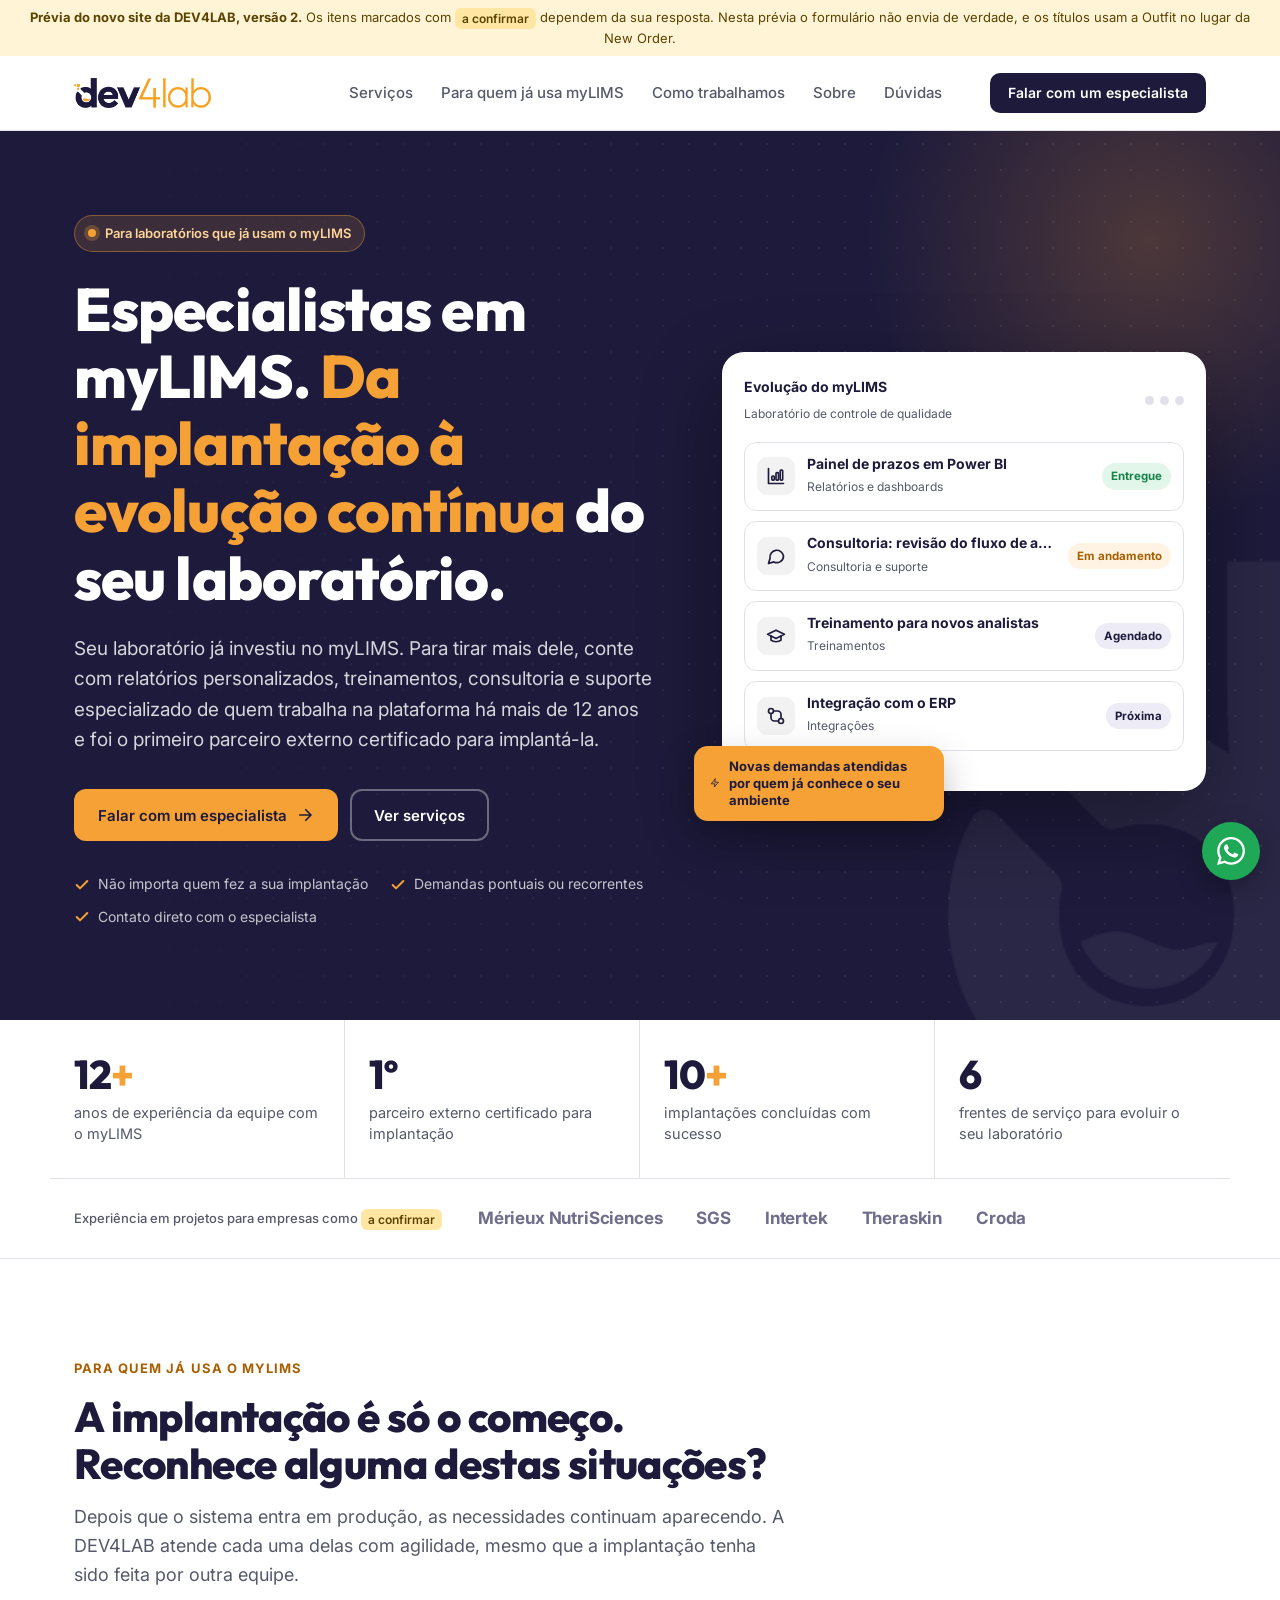
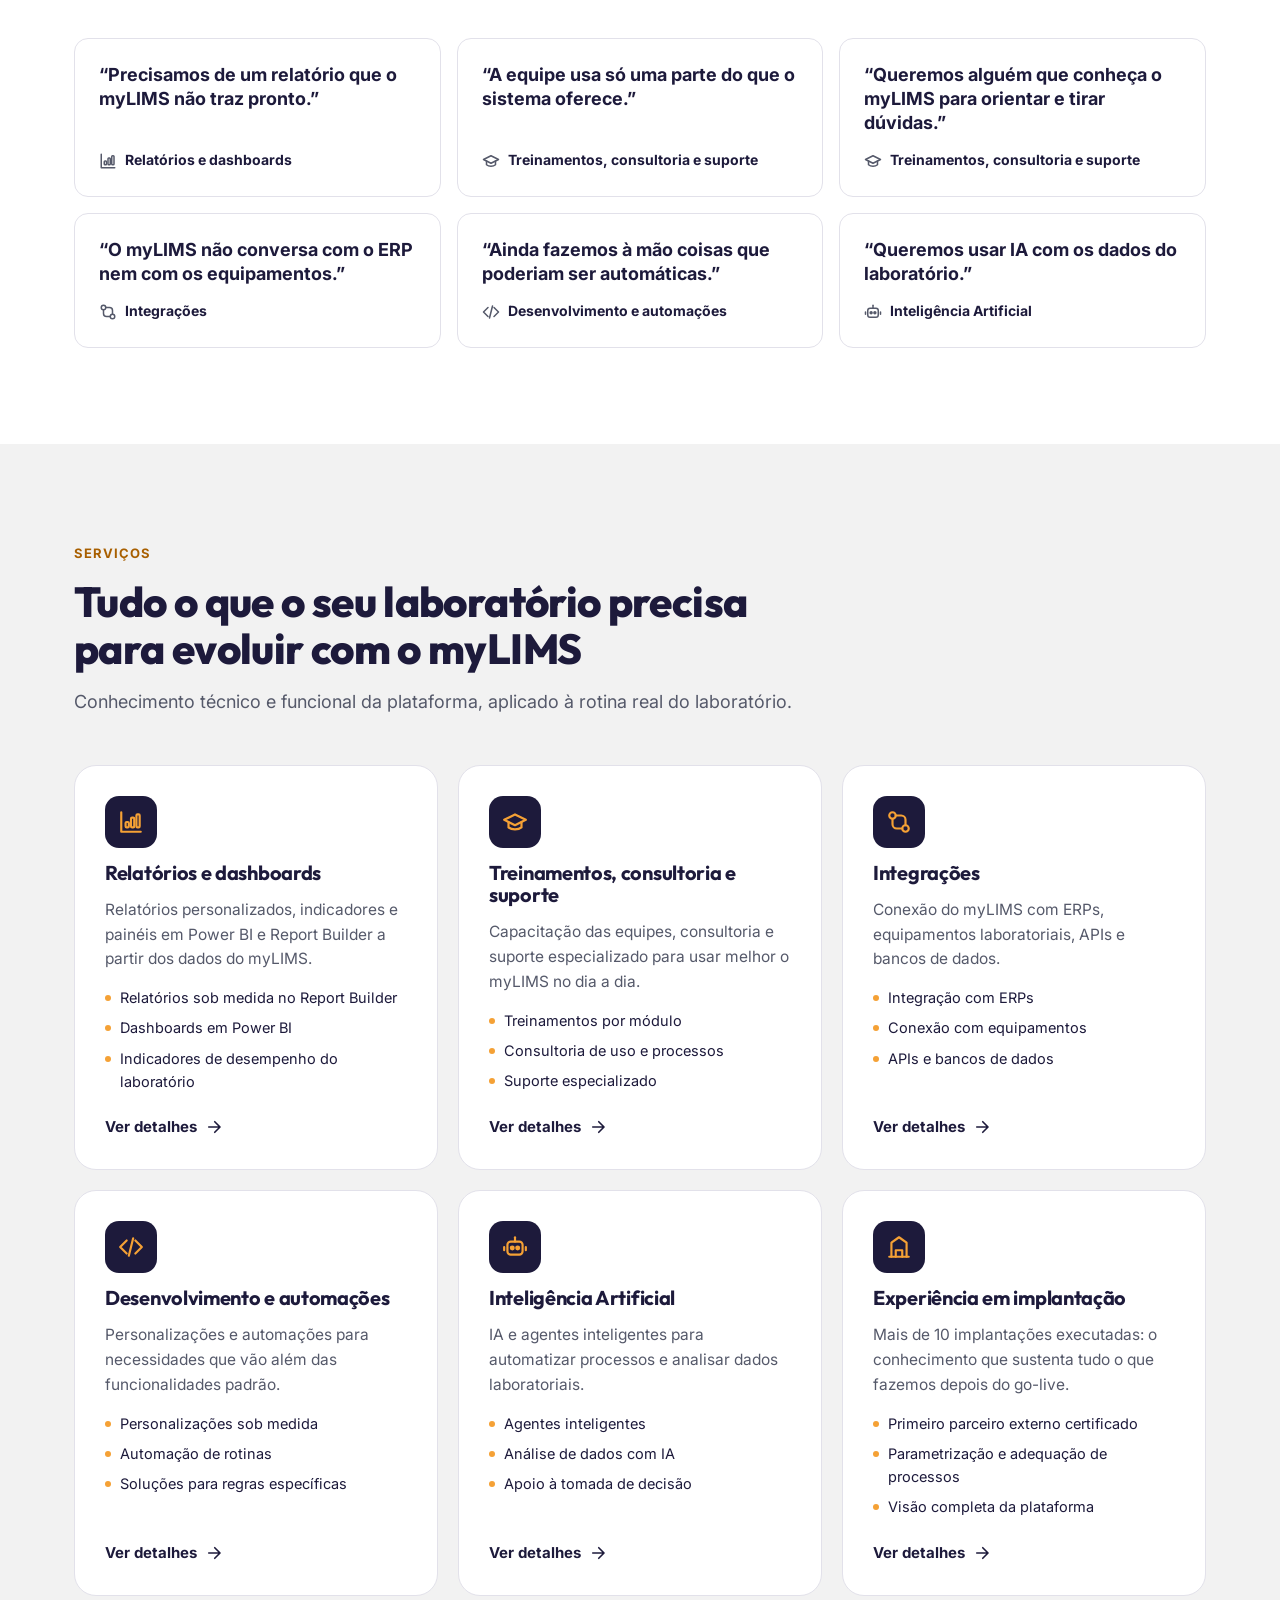
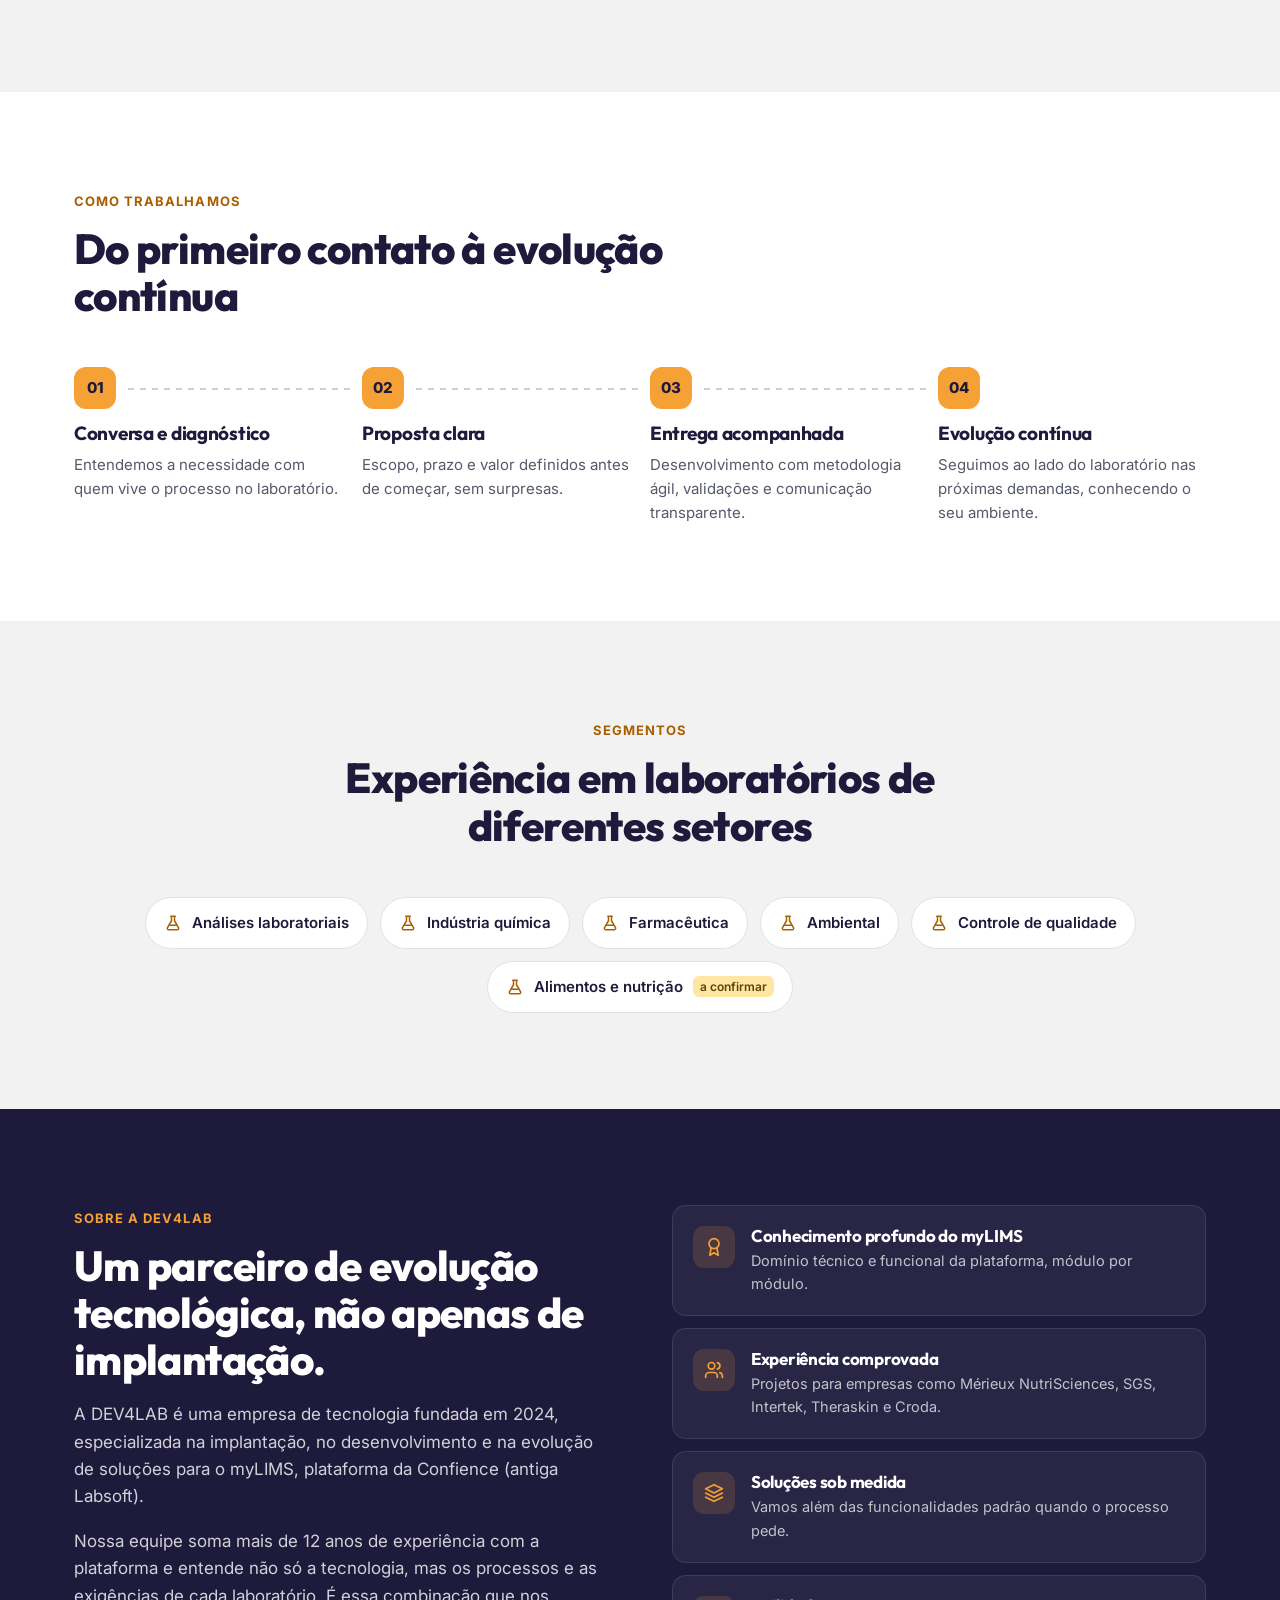
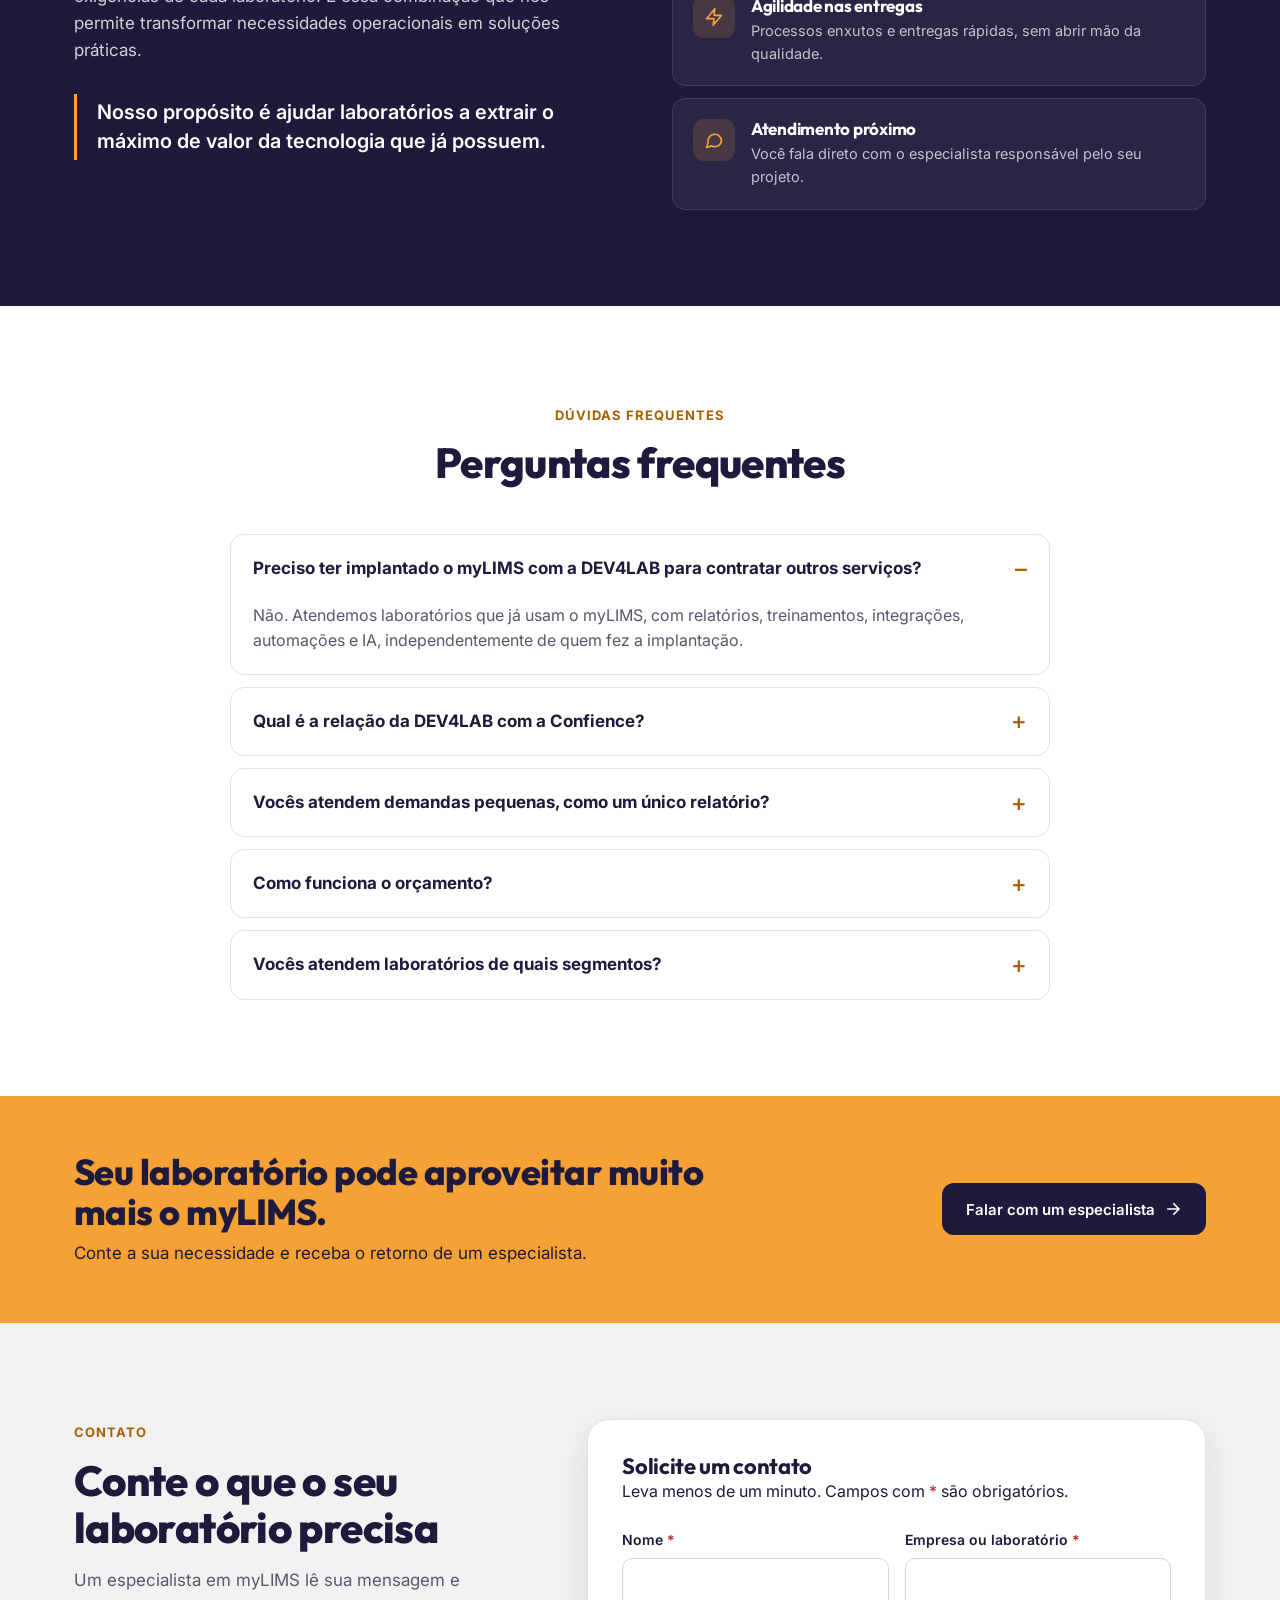
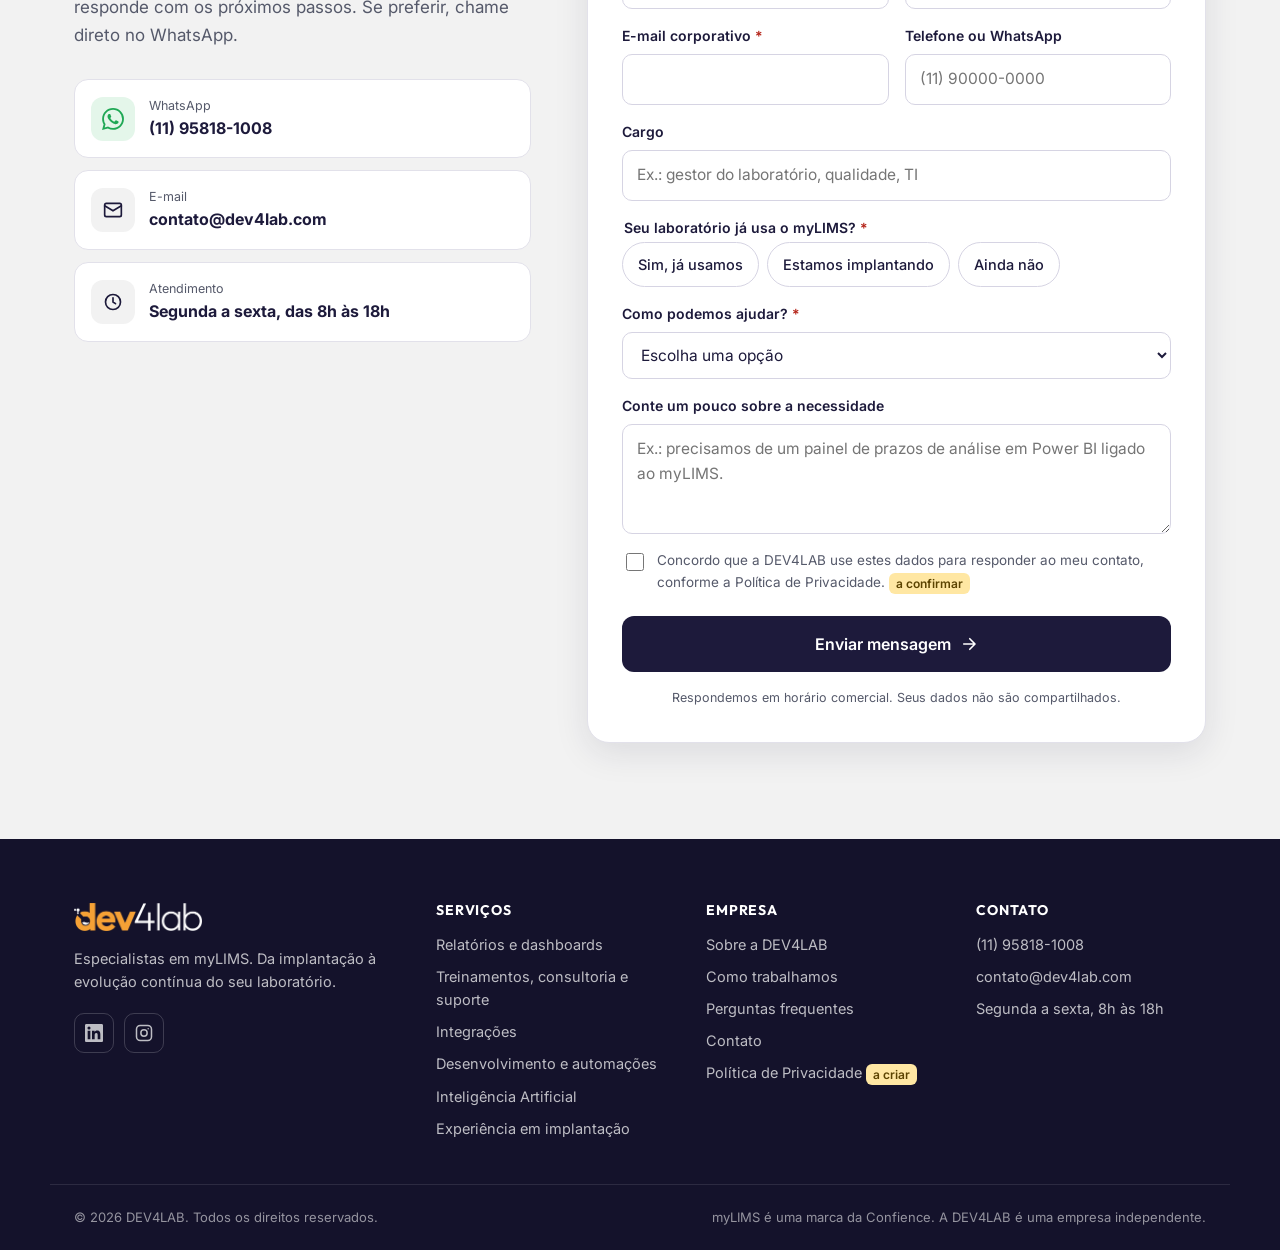
==== previas/dev4lab/site-v2.html @ eb5f0555 "Prévia v2 do site dev4lab para aprovação Arquivo único compatível com o preview.html do painel, com " ====
<!doctype html>
<html lang="pt-BR">
<head>
<meta charset="utf-8">
<meta name="viewport" content="width=device-width, initial-scale=1">
<title>DEV4LAB · Prévia do novo site (v2)</title>
<meta name="robots" content="noindex">
<link rel="preconnect" href="https://fonts.googleapis.com">
<link rel="stylesheet" href="https://fonts.googleapis.com/css2?family=Inter:wght@400;500;600;700&family=Outfit:wght@500;600;700;800&display=swap">
<style>
:root{
  --navy:#1D1A3B;--navy2:#26224D;--navy3:#14122B;
  --orange:#F5A135;--orange2:#E08D1F;--orange-t:#A85F00;--orange-bg:#FFF4E3;
  --ink:#1D1A3B;--muted:#55596A;--line:#E2E1EA;--soft:#F2F2F2;--white:#fff;
  --wa:#1FA855;--ok:#16834A;--err:#B42318;
  --r:14px;--r-lg:22px;--sh:0 10px 34px rgba(29,26,59,.10);
  --f:'Inter','Segoe UI',system-ui,sans-serif;--fh:'Outfit','Inter',system-ui,sans-serif;
}
*{box-sizing:border-box}
html{scroll-behavior:smooth;-webkit-text-size-adjust:100%}
body{margin:0;font-family:var(--f);color:var(--ink);background:var(--white);line-height:1.6;font-size:16px;-webkit-font-smoothing:antialiased;overflow-x:hidden}
img,svg{display:block;max-width:100%}
a{color:inherit}
h1,h2,h3,h4{margin:0;line-height:1.12;letter-spacing:-.015em;font-family:var(--fh)}
h1{font-size:clamp(34px,5.4vw,60px);font-weight:800}
h2{font-size:clamp(28px,3.6vw,42px);font-weight:800}
h3{font-size:20px;font-weight:700}
p{margin:0}
.wrap{max-width:1180px;margin:0 auto;padding:0 24px}
.sr{position:absolute;width:1px;height:1px;overflow:hidden;clip:rect(0 0 0 0);white-space:nowrap}
:focus-visible{outline:3px solid var(--orange);outline-offset:3px;border-radius:6px}

/* faixa de prévia */
.previa{background:#FFF4D6;color:#5B4300;font-size:13px;text-align:center;padding:8px 16px;line-height:1.45}
.previa b{font-weight:700}
.pend{display:inline-block;background:#FFE7A3;color:#5B4300;border-radius:6px;padding:1px 7px;font-size:12px;font-weight:600;letter-spacing:0;vertical-align:middle;line-height:1.6}

/* botões */
.btn{display:inline-flex;align-items:center;justify-content:center;gap:9px;font:600 15px/1 var(--f);padding:15px 22px;border-radius:12px;text-decoration:none;border:2px solid transparent;cursor:pointer;transition:transform .15s ease,background .15s ease,border-color .15s ease,color .15s ease;white-space:nowrap}
.btn:hover{transform:translateY(-1px)}
.btn svg{flex:none}
.btn-pri{background:var(--orange);color:var(--navy)}
.btn-pri:hover{background:#FFB24F}
.btn-dark{background:var(--navy);color:#fff}
.btn-dark:hover{background:var(--navy2)}
.btn-ghost{border-color:rgba(255,255,255,.35);color:#fff;background:transparent}
.btn-ghost:hover{border-color:#fff}
.btn-line{border-color:var(--line);color:var(--navy);background:#fff}
.btn-line:hover{border-color:var(--navy)}
.btn-wa{background:var(--wa);color:#fff}
.btn-sm{padding:11px 16px;font-size:14px;border-radius:10px}

/* cabeçalho */
header.topo{position:sticky;top:0;z-index:30;background:rgba(255,255,255,.96);backdrop-filter:saturate(1.4) blur(8px);border-bottom:1px solid var(--line)}
.topo-in{display:flex;align-items:center;gap:28px;height:74px}
.logo{display:flex;align-items:center;flex:none}
.logo img{height:30px;width:auto}
nav.menu{display:flex;gap:4px;margin-left:auto}
nav.menu a{font-size:15px;font-weight:500;color:var(--muted);text-decoration:none;padding:9px 12px;border-radius:9px}
nav.menu a:hover,nav.menu a[aria-current="page"]{color:var(--navy);background:var(--soft)}
.topo .btn{margin-left:8px}
.hamb{display:none;margin-left:auto;width:44px;height:44px;border:1px solid var(--line);background:#fff;border-radius:10px;cursor:pointer;align-items:center;justify-content:center}
.hamb span,.hamb span::before,.hamb span::after{display:block;width:18px;height:2px;background:var(--navy);border-radius:2px;position:relative;content:''}
.hamb span::before{position:absolute;top:-6px}.hamb span::after{position:absolute;top:6px}
.menu-mob{display:none;border-top:1px solid var(--line);padding:12px 24px 20px;background:#fff}
.menu-mob a{display:block;padding:12px 4px;font-weight:600;text-decoration:none;border-bottom:1px solid var(--soft)}
.menu-mob .btn{margin-top:14px;width:100%}
.menu-mob.aberto{display:block}

/* hero */
.hero{background:var(--navy);color:#fff;position:relative;overflow:hidden}
.hero::before{content:'';position:absolute;right:-180px;top:-200px;width:620px;height:620px;border-radius:50%;background:radial-gradient(circle,rgba(245,161,53,.22),rgba(245,161,53,0) 65%)}
.hero::after{content:'';position:absolute;inset:0;background-image:radial-gradient(rgba(255,255,255,.07) 1px,transparent 1px);background-size:26px 26px;mask-image:linear-gradient(90deg,transparent,#000 60%);-webkit-mask-image:linear-gradient(90deg,transparent,#000 60%)}
.hero-in>*,.duas>*,.sobre-grid>*,.cont-grid>*{min-width:0}
.marca-d{position:absolute;z-index:0;right:-60px;bottom:-90px;width:420px;opacity:.06;pointer-events:none}
.hero-in{position:relative;z-index:1;display:grid;grid-template-columns:1.1fr .9fr;gap:56px;align-items:center;padding:84px 24px 92px}
.selo{display:inline-flex;align-items:center;gap:9px;background:rgba(245,161,53,.14);border:1px solid rgba(245,161,53,.4);color:#FFD49A;font-size:13px;font-weight:600;padding:7px 13px;border-radius:999px;margin-bottom:24px}
.selo i{width:8px;height:8px;border-radius:50%;background:var(--orange);box-shadow:0 0 0 4px rgba(245,161,53,.25)}
.hero h1 em{font-style:normal;color:var(--orange)}
.hero .lead{font-size:clamp(17px,1.6vw,19px);color:rgba(255,255,255,.82);margin-top:22px;max-width:580px}
.acoes{display:flex;gap:12px;flex-wrap:wrap;margin-top:34px}
.hero-ticks{display:flex;flex-wrap:wrap;gap:10px 22px;margin-top:32px;font-size:14px;color:rgba(255,255,255,.75)}
.hero-ticks span{display:inline-flex;gap:8px;align-items:center}
.hero-ticks svg{color:var(--orange)}

/* painel ilustrativo do hero */
.painel{background:#fff;color:var(--navy);border-radius:var(--r-lg);box-shadow:0 30px 80px rgba(0,0,0,.35);padding:22px 22px 40px;position:relative}
.painel-top{display:flex;align-items:center;justify-content:space-between;margin-bottom:16px}
.painel-top b{font-size:14px}
.painel-top small{font-size:12px;color:var(--muted)}
.dots{display:flex;gap:6px}.dots i{width:9px;height:9px;border-radius:50%;background:var(--line)}
.dem{display:flex;align-items:center;gap:12px;padding:12px;border:1px solid var(--line);border-radius:12px;margin-top:10px}
.dem .ic{width:38px;height:38px;border-radius:10px;display:grid;place-items:center;flex:none;background:var(--soft);color:var(--navy)}
.dem div{flex:1;min-width:0}
.dem strong{display:block;font-size:14px;line-height:1.3;white-space:nowrap;overflow:hidden;text-overflow:ellipsis}
.dem small{font-size:12px;color:var(--muted)}
.tag{font-size:11.5px;font-weight:700;padding:4px 9px;border-radius:999px;white-space:nowrap}
.t-ok{background:#E3F6EA;color:var(--ok)}.t-and{background:var(--orange-bg);color:var(--orange-t)}.t-ag{background:#ECEBF6;color:var(--navy)}
.painel-kpi{display:grid;grid-template-columns:repeat(3,1fr);gap:10px;margin-top:14px}
.painel-kpi div{background:var(--soft);border-radius:12px;padding:12px}
.painel-kpi b{display:block;font-size:20px;letter-spacing:-.02em}
.painel-kpi small{font-size:11.5px;color:var(--muted);line-height:1.3;display:block}
.flutua{position:absolute;left:-28px;bottom:-30px;background:var(--orange);color:var(--navy);border-radius:14px;padding:12px 16px;font-size:13px;font-weight:700;box-shadow:0 14px 34px rgba(0,0,0,.25);display:flex;gap:10px;align-items:center;max-width:250px;line-height:1.3}

/* faixa de credenciais */
.creds{border-bottom:1px solid var(--line)}
.creds-grid{display:grid;grid-template-columns:repeat(4,1fr)}
.cred{padding:34px 24px;border-right:1px solid var(--line)}
.cred:last-child{border-right:0}
.cred b{display:block;font-family:var(--fh);font-size:clamp(30px,3.2vw,40px);font-weight:800;letter-spacing:-.03em;color:var(--navy);line-height:1}
.cred b span{color:var(--orange)}
.cred p{font-size:14.5px;color:var(--muted);margin-top:8px;line-height:1.45}
.clientes{display:flex;align-items:center;gap:14px 36px;flex-wrap:wrap;padding:26px 24px;border-top:1px solid var(--line)}
.clientes small{font-size:13px;color:var(--muted);font-weight:500}
.clientes ul{display:flex;flex-wrap:wrap;gap:10px 34px;list-style:none;margin:0;padding:0}
.clientes li{font-weight:700;font-size:17px;color:#6F6C8C;letter-spacing:-.01em}

/* seções */
section.bl{padding:96px 0}
.bl.cinza{background:var(--soft)}
.rot{display:inline-block;font-size:13px;font-weight:700;letter-spacing:.08em;text-transform:uppercase;color:var(--orange-t);margin-bottom:14px}
.cab{max-width:720px;margin-bottom:48px}
.cab p{color:var(--muted);font-size:18px;margin-top:16px}
.cab.centro{margin-left:auto;margin-right:auto;text-align:center}

/* "já usa o myLIMS?" */
.necess{display:grid;grid-template-columns:repeat(3,1fr);gap:16px}
.nec{display:flex;flex-direction:column;gap:14px;background:#fff;border:1px solid var(--line);border-radius:var(--r);padding:24px;text-decoration:none;transition:border-color .15s,box-shadow .15s,transform .15s}
.nec:hover{border-color:var(--orange);box-shadow:var(--sh);transform:translateY(-2px)}
.nec q{font-size:18px;font-weight:700;line-height:1.35;quotes:'“' '”'}
.nec span{margin-top:auto;font-size:14px;color:var(--muted);display:flex;align-items:center;gap:8px}
.nec span b{color:var(--navy)}

/* serviços */
.servs{display:grid;grid-template-columns:repeat(3,1fr);gap:20px}
.serv{background:#fff;border:1px solid var(--line);border-radius:var(--r-lg);padding:30px;display:flex;flex-direction:column;gap:14px;text-decoration:none;transition:border-color .15s,box-shadow .15s,transform .15s}
.serv:hover{box-shadow:var(--sh);transform:translateY(-3px);border-color:#CFCDE0}
.serv .ico{width:52px;height:52px;border-radius:14px;background:var(--navy);color:var(--orange);display:grid;place-items:center}
.serv p{color:var(--muted);font-size:15.5px}
.serv ul{list-style:none;margin:0;padding:0;display:grid;gap:7px;font-size:14.5px}
.serv li{display:flex;gap:9px;align-items:flex-start}
.serv li::before{content:'';flex:none;width:6px;height:6px;border-radius:50%;background:var(--orange);margin-top:9px}
.serv .mais{margin-top:auto;padding-top:8px;font-weight:700;font-size:15px;display:inline-flex;gap:8px;align-items:center;color:var(--navy)}
.serv:hover .mais svg{transform:translateX(3px)}
.serv .mais svg{transition:transform .15s}

/* processo */
.passos{display:grid;grid-template-columns:repeat(4,1fr);gap:20px;counter-reset:p}
.passo{position:relative;padding-top:56px}
.passo::before{counter-increment:p;content:counter(p,decimal-leading-zero);position:absolute;top:0;left:0;font-size:15px;font-weight:800;color:var(--navy);background:var(--orange);width:42px;height:42px;border-radius:12px;display:grid;place-items:center}
.passo::after{content:'';position:absolute;top:21px;left:54px;right:-10px;height:2px;background:repeating-linear-gradient(90deg,#CFCDE0 0 6px,transparent 6px 12px)}
.passo:last-child::after{display:none}
.passo h3{font-size:19px}
.passo p{color:var(--muted);font-size:15px;margin-top:8px}

/* segmentos */
.segs{display:flex;flex-wrap:wrap;gap:12px;justify-content:center}
.seg{display:inline-flex;align-items:center;gap:10px;background:#fff;border:1px solid var(--line);padding:13px 18px;border-radius:999px;font-weight:600;font-size:15px}
.seg svg{color:var(--orange-t)}

/* sobre / diferenciais */
.sobre{background:var(--navy);color:#fff}
.sobre-grid{display:grid;grid-template-columns:1fr 1fr;gap:64px;align-items:start}
.sobre .rot{color:var(--orange)}
.sobre p.txt{color:rgba(255,255,255,.8);font-size:17px;margin-top:18px}
.citacao{margin-top:30px;border-left:3px solid var(--orange);padding:4px 0 4px 20px;font-size:20px;font-weight:600;line-height:1.45}
.difs{display:grid;gap:12px}
.dif{display:flex;gap:16px;align-items:flex-start;background:rgba(255,255,255,.05);border:1px solid rgba(255,255,255,.1);border-radius:var(--r);padding:20px}
.dif .ico{flex:none;width:42px;height:42px;border-radius:11px;background:rgba(245,161,53,.15);color:var(--orange);display:grid;place-items:center}
.dif h3{font-size:17px}
.dif p{color:rgba(255,255,255,.72);font-size:14.5px;margin-top:4px}

/* FAQ */
.faq{max-width:820px;margin:0 auto;display:grid;gap:12px}
.faq details{background:#fff;border:1px solid var(--line);border-radius:var(--r);padding:0 22px}
.faq summary{cursor:pointer;list-style:none;padding:20px 30px 20px 0;font-weight:700;font-size:17px;position:relative}
.faq summary::-webkit-details-marker{display:none}
.faq summary::after{content:'+';position:absolute;right:0;top:50%;transform:translateY(-50%);font-size:24px;font-weight:500;color:var(--orange-t)}
.faq details[open] summary::after{content:'–'}
.faq details p{padding:0 0 20px;color:var(--muted)}

/* contato */
.contato{background:var(--soft)}
.cont-grid{display:grid;grid-template-columns:.85fr 1.15fr;gap:56px;align-items:start}
.cont-info p.lead{color:var(--muted);font-size:17px;margin-top:16px}
.canais{display:grid;gap:12px;margin-top:30px}
.canal{display:flex;gap:14px;align-items:center;background:#fff;border:1px solid var(--line);border-radius:var(--r);padding:16px;text-decoration:none}
a.canal:hover{border-color:var(--navy)}
.canal .ico{width:44px;height:44px;border-radius:12px;display:grid;place-items:center;background:var(--soft);color:var(--navy);flex:none}
.canal .ico.wa{background:#E4F6EA;color:var(--wa)}
.canal small{display:block;font-size:12.5px;color:var(--muted)}
.canal b{font-size:16px}
.form{background:#fff;border-radius:var(--r-lg);padding:34px;box-shadow:var(--sh);border:1px solid var(--line)}
.form h3{font-size:22px}
.form>p{color:var(--muted);font-size:15px;margin-top:6px}
.campos{display:grid;grid-template-columns:1fr 1fr;gap:16px;margin-top:24px}
.campo{display:flex;flex-direction:column;gap:7px}
.campo.cheio{grid-column:1/-1}
.campo label,.campo legend{font-size:14px;font-weight:600}
.campo label i,.campo legend i{font-style:normal;color:var(--err)}
.campo input,.campo select,.campo textarea{font:inherit;font-size:15.5px;color:var(--ink);border:1.5px solid #D6D4E3;border-radius:10px;padding:12px 14px;background:#fff;width:100%}
.campo textarea{min-height:110px;resize:vertical}
.campo input:focus,.campo select:focus,.campo textarea:focus{outline:none;border-color:var(--navy);box-shadow:0 0 0 3px rgba(245,161,53,.35)}
.campo [aria-invalid="true"]{border-color:var(--err)}
fieldset.campo{border:0;padding:0;margin:0}
.opcs{display:flex;flex-wrap:wrap;gap:8px;margin-top:2px}
.opc{position:relative}
.opc input{position:absolute;opacity:0;inset:0;width:100%;height:100%;margin:0;cursor:pointer}
.opc span{display:inline-block;padding:10px 15px;border:1.5px solid #D6D4E3;border-radius:999px;font-size:14.5px;font-weight:500;cursor:pointer}
.opc input:checked+span{border-color:var(--navy);background:var(--navy);color:#fff}
.opc input:focus-visible+span{outline:3px solid var(--orange);outline-offset:2px}
.aceite{display:flex;gap:10px;align-items:flex-start;font-size:13.5px;color:var(--muted);grid-column:1/-1}
.aceite input{margin-top:3px;width:18px;height:18px;accent-color:var(--navy);flex:none}
.erro-msg{grid-column:1/-1;background:#FDECEC;color:var(--err);font-size:14px;padding:11px 14px;border-radius:10px;display:none}
.erro-msg.on{display:block}
.form .btn{width:100%;margin-top:6px;grid-column:1/-1;font-size:16px;padding:17px}
.form-nota{grid-column:1/-1;font-size:12.5px;color:var(--muted);text-align:center}
.sucesso{display:none;text-align:center;padding:30px 10px}
.sucesso .ico{width:64px;height:64px;border-radius:50%;background:#E3F6EA;color:var(--ok);display:grid;place-items:center;margin:0 auto 18px}
.sucesso p{color:var(--muted);margin-top:10px}
.hp{position:absolute;left:-9999px}

/* páginas de serviço */
.migalha{font-size:14px;color:rgba(255,255,255,.7);display:flex;gap:8px;flex-wrap:wrap;margin-bottom:22px}
.migalha a{color:rgba(255,255,255,.85);text-decoration:none}
.migalha a:hover{text-decoration:underline}
.sv-hero .hero-in{grid-template-columns:1.25fr .75fr;padding:64px 24px 72px}
.sv-card{background:rgba(255,255,255,.06);border:1px solid rgba(255,255,255,.14);border-radius:var(--r-lg);padding:26px}
.sv-card h2{font-size:15px;letter-spacing:.06em;text-transform:uppercase;color:var(--orange);font-weight:700}
.sv-card ul{list-style:none;margin:16px 0 0;padding:0;display:grid;gap:12px}
.sv-card li{display:flex;gap:11px;font-size:15.5px;color:rgba(255,255,255,.88)}
.sv-card li svg{color:var(--orange);flex:none;margin-top:3px}
.duas{display:grid;grid-template-columns:1fr 1fr;gap:56px;align-items:start}
.lista-ent{list-style:none;margin:0;padding:0;display:grid;gap:12px}
.lista-ent li{display:flex;gap:14px;background:#fff;border:1px solid var(--line);border-radius:var(--r);padding:18px 20px}
.lista-ent li .ico{flex:none;width:36px;height:36px;border-radius:10px;background:var(--orange-bg);color:var(--orange-t);display:grid;place-items:center}
.lista-ent b{display:block;font-size:16px}
.lista-ent small{display:block;color:var(--muted);font-size:14.5px;margin-top:3px;line-height:1.5}
.para-quem{display:grid;gap:12px}
.para-quem div{display:flex;gap:12px;align-items:flex-start;font-size:16px}
.para-quem svg{color:var(--ok);flex:none;margin-top:4px}
.relac{display:grid;grid-template-columns:repeat(3,1fr);gap:16px}
.relac a{display:flex;align-items:center;gap:14px;background:#fff;border:1px solid var(--line);border-radius:var(--r);padding:18px;text-decoration:none;font-weight:700}
.relac a:hover{border-color:var(--navy)}
.relac .ico{width:40px;height:40px;border-radius:11px;background:var(--navy);color:var(--orange);display:grid;place-items:center;flex:none}

/* CTA faixa */
.cta{background:var(--orange);color:var(--navy)}
.cta-in{display:flex;align-items:center;justify-content:space-between;gap:28px;padding:56px 24px;flex-wrap:wrap}
.cta h2{font-size:clamp(26px,3vw,36px);max-width:640px}
.cta p{margin-top:8px;font-size:17px;max-width:620px}

/* rodapé */
footer.rod{background:var(--navy3);color:rgba(255,255,255,.72);font-size:14.5px}
.rod-grid{display:grid;grid-template-columns:1.4fr 1fr 1fr 1fr;gap:40px;padding:64px 24px 44px}
.rod img{height:28px;width:auto}
.rod p{margin-top:16px;max-width:330px}
.rod h4{color:#fff;font-size:14px;letter-spacing:.06em;text-transform:uppercase;margin-bottom:14px}
.rod ul{list-style:none;margin:0;padding:0;display:grid;gap:9px}
.rod a{text-decoration:none}
.rod a:hover{color:#fff;text-decoration:underline}
.redes{display:flex;gap:10px;margin-top:20px}
.redes a{width:40px;height:40px;border-radius:10px;border:1px solid rgba(255,255,255,.18);display:grid;place-items:center}
.redes a:hover{border-color:#fff;color:#fff}
.rod-fim{border-top:1px solid rgba(255,255,255,.1);padding:22px 24px;display:flex;justify-content:space-between;gap:16px;flex-wrap:wrap;font-size:13px;color:rgba(255,255,255,.55)}

/* WhatsApp flutuante */
.wa-flut{position:fixed;right:20px;bottom:20px;z-index:40;width:58px;height:58px;border-radius:50%;background:var(--wa);color:#fff;display:grid;place-items:center;box-shadow:0 10px 28px rgba(0,0,0,.25)}
.wa-flut:hover{transform:scale(1.05)}

/* responsivo */
@media (max-width:1020px){
  nav.menu,.topo .btn{display:none}
  .hamb{display:inline-flex}
  .hero-in,.sv-hero .hero-in{grid-template-columns:minmax(0,1fr);gap:56px;padding:60px 24px 76px}
  .painel{max-width:520px}
  .necess,.servs,.relac{grid-template-columns:1fr 1fr}
  .passos{grid-template-columns:1fr 1fr;row-gap:36px}
  .passo:nth-child(2)::after{display:none}
  .sobre-grid,.cont-grid,.duas{grid-template-columns:minmax(0,1fr);gap:40px}
  .creds-grid{grid-template-columns:1fr 1fr}
  .cred:nth-child(2){border-right:0}
  .cred:nth-child(-n+2){border-bottom:1px solid var(--line)}
  .rod-grid{grid-template-columns:1fr 1fr}
}
@media (max-width:640px){
  .wrap{padding:0 16px}
  .topo-in{height:64px}
  .logo img{height:26px}
  .menu-mob{padding:8px 16px 18px}
  section.bl{padding:68px 0}
  .hero-in,.sv-hero .hero-in{padding:48px 16px 64px}
  .acoes .btn{width:100%}
  .flutua{left:12px;right:12px;bottom:-22px;max-width:none}
  .dem strong{white-space:normal}
  .hero h1{font-size:clamp(31px,8.4vw,40px)}
  .painel{padding:16px}
  .painel-kpi b{font-size:17px}
  .necess,.servs,.relac,.passos{grid-template-columns:1fr}
  .passo::after{display:none}
  .creds-grid{grid-template-columns:1fr 1fr}
  .cred{padding:24px 16px}
  .clientes{padding:22px 16px}
  .clientes ul{gap:8px 22px}
  .clientes li{font-size:15px}
  .campos{grid-template-columns:1fr}
  .form{padding:24px 18px}
  .serv{padding:24px}
  .cta-in{padding:44px 16px}
  .cta .btn{width:100%}
  .rod-grid{grid-template-columns:1fr;padding:48px 16px 32px;gap:30px}
  .rod-fim{padding:20px 16px 90px}
}
@media (prefers-reduced-motion:reduce){*{transition:none!important;scroll-behavior:auto!important}}
</style>
</head>
<body>

<div class="previa"><b>Prévia do novo site da DEV4LAB, versão 2.</b> Os itens marcados com <span class="pend">a confirmar</span> dependem da sua resposta. Nesta prévia o formulário não envia de verdade, e os títulos usam a Outfit no lugar da New Order.</div>

<header class="topo">
  <div class="wrap topo-in">
    <a class="logo" href="#/" aria-label="DEV4LAB, página inicial"><img src="[data-uri]" alt="DEV4LAB" width="137" height="30"></a>
    <nav class="menu" aria-label="Principal">
      <a href="#servicos">Serviços</a>
      <a href="#ja-usa">Para quem já usa myLIMS</a>
      <a href="#como-trabalhamos">Como trabalhamos</a>
      <a href="#sobre">Sobre</a>
      <a href="#perguntas">Dúvidas</a>
    </nav>
    <a class="btn btn-dark btn-sm" href="#contato" data-servico="">Falar com um especialista</a>
    <button class="hamb" type="button" aria-label="Abrir menu" aria-expanded="false" aria-controls="menu-mob"><span></span></button>
  </div>
  <nav class="menu-mob" id="menu-mob" aria-label="Menu">
    <a href="#servicos">Serviços</a>
    <a href="#ja-usa">Para quem já usa myLIMS</a>
    <a href="#como-trabalhamos">Como trabalhamos</a>
    <a href="#sobre">Sobre</a>
    <a href="#perguntas">Dúvidas</a>
    <a class="btn btn-pri" href="#contato" data-servico="">Falar com um especialista</a>
  </nav>
</header>

<main id="conteudo"></main>

<!-- ============ CONTATO (comum a todas as páginas) ============ -->
<section class="bl contato" id="contato" aria-labelledby="contato-tit">
  <div class="wrap cont-grid">
    <div class="cont-info">
      <span class="rot">Contato</span>
      <h2 id="contato-tit">Conte o que o seu laboratório precisa</h2>
      <p class="lead">Um especialista em myLIMS lê sua mensagem e responde com os próximos passos. Se preferir, chame direto no WhatsApp.</p>
      <div class="canais">
        <a class="canal" href="https://wa.me/5511958181008?text=Ol%C3%A1!%20Vim%20pelo%20site%20e%20gostaria%20de%20falar%20com%20um%20especialista%20em%20myLIMS." target="_blank" rel="noopener">
          <span class="ico wa"><svg width="22" height="22" viewBox="0 0 24 24" fill="currentColor" aria-hidden="true"><path d="M17.47 14.38c-.3-.15-1.76-.87-2.03-.97-.27-.1-.47-.15-.67.15-.2.3-.77.97-.94 1.16-.17.2-.35.22-.64.08-.3-.15-1.26-.47-2.39-1.48-.88-.79-1.48-1.76-1.65-2.06-.17-.3-.02-.46.13-.6.13-.14.3-.35.45-.52.15-.17.2-.3.3-.5.1-.2.05-.37-.03-.52-.07-.15-.67-1.61-.92-2.2-.24-.58-.49-.5-.67-.51h-.57c-.2 0-.52.07-.79.37-.27.3-1.04 1.02-1.04 2.48s1.07 2.88 1.21 3.07c.15.2 2.1 3.2 5.08 4.49.71.31 1.26.49 1.7.63.71.22 1.36.19 1.87.12.57-.09 1.76-.72 2-1.41.25-.7.25-1.29.18-1.41-.08-.13-.27-.2-.57-.35M12.05 21.79h-.01a9.87 9.87 0 0 1-5.03-1.38l-.36-.21-3.74.98 1-3.65-.24-.37a9.86 9.86 0 0 1-1.51-5.26c0-5.45 4.44-9.88 9.89-9.88 2.64 0 5.12 1.03 6.99 2.9a9.82 9.82 0 0 1 2.89 6.99c0 5.45-4.44 9.88-9.88 9.88m8.41-18.3A11.82 11.82 0 0 0 12.05 0C5.5 0 .16 5.34.16 11.89c0 2.1.55 4.14 1.59 5.94L.06 24l6.3-1.65a11.88 11.88 0 0 0 5.68 1.45h.01c6.55 0 11.89-5.34 11.89-11.89a11.82 11.82 0 0 0-3.48-8.41"/></svg></span>
          <span><small>WhatsApp</small><b>(11) 95818-1008</b></span>
        </a>
        <a class="canal" href="mailto:contato@dev4lab.com">
          <span class="ico"><svg width="20" height="20" viewBox="0 0 24 24" fill="none" stroke="currentColor" stroke-width="2" stroke-linecap="round" stroke-linejoin="round" aria-hidden="true"><rect x="2" y="4" width="20" height="16" rx="2"/><path d="m22 7-10 6L2 7"/></svg></span>
          <span><small>E-mail</small><b>contato@dev4lab.com</b></span>
        </a>
        <div class="canal">
          <span class="ico"><svg width="20" height="20" viewBox="0 0 24 24" fill="none" stroke="currentColor" stroke-width="2" stroke-linecap="round" stroke-linejoin="round" aria-hidden="true"><circle cx="12" cy="12" r="9"/><path d="M12 7v5l3 2"/></svg></span>
          <span><small>Atendimento</small><b>Segunda a sexta, das 8h às 18h</b></span>
        </div>
      </div>
    </div>

    <div class="form" id="form-box">
      <form id="form-contato" novalidate>
        <h3>Solicite um contato</h3>
        <p>Leva menos de um minuto. Campos com <span style="color:var(--err)">*</span> são obrigatórios.</p>
        <div class="campos">
          <div class="campo"><label for="f-nome">Nome <i>*</i></label><input id="f-nome" name="nome" autocomplete="name" required></div>
          <div class="campo"><label for="f-empresa">Empresa ou laboratório <i>*</i></label><input id="f-empresa" name="empresa" autocomplete="organization" required></div>
          <div class="campo"><label for="f-email">E-mail corporativo <i>*</i></label><input id="f-email" name="email" type="email" autocomplete="email" required></div>
          <div class="campo"><label for="f-tel">Telefone ou WhatsApp</label><input id="f-tel" name="telefone" type="tel" autocomplete="tel" inputmode="tel" placeholder="(11) 90000-0000"></div>
          <div class="campo cheio"><label for="f-cargo">Cargo</label><input id="f-cargo" name="cargo" autocomplete="organization-title" placeholder="Ex.: gestor do laboratório, qualidade, TI"></div>
          <fieldset class="campo cheio">
            <legend>Seu laboratório já usa o myLIMS? <i>*</i></legend>
            <div class="opcs" role="radiogroup">
              <label class="opc"><input type="radio" name="usa" value="sim" required><span>Sim, já usamos</span></label>
              <label class="opc"><input type="radio" name="usa" value="implantando"><span>Estamos implantando</span></label>
              <label class="opc"><input type="radio" name="usa" value="nao"><span>Ainda não</span></label>
            </div>
          </fieldset>
          <div class="campo cheio"><label for="f-serv">Como podemos ajudar? <i>*</i></label>
            <select id="f-serv" name="servico" required>
              <option value="">Escolha uma opção</option>
              <option value="relatorios-e-dashboards">Relatórios e dashboards</option>
              <option value="treinamentos-e-consultoria">Treinamentos, consultoria ou suporte</option>
              <option value="integracoes">Integrações</option>
              <option value="desenvolvimento-e-automacoes">Desenvolvimento e automações</option>
              <option value="inteligencia-artificial">Inteligência Artificial</option>
              <option value="outro">Outro assunto</option>
            </select>
          </div>
          <div class="campo cheio"><label for="f-msg">Conte um pouco sobre a necessidade</label><textarea id="f-msg" name="mensagem" placeholder="Ex.: precisamos de um painel de prazos de análise em Power BI ligado ao myLIMS."></textarea></div>
          <input class="hp" type="text" name="site" tabindex="-1" autocomplete="off" aria-hidden="true">
          <label class="aceite"><input type="checkbox" name="aceite" required> <span>Concordo que a DEV4LAB use estes dados para responder ao meu contato, conforme a Política de Privacidade. <span class="pend">a confirmar</span></span></label>
          <div class="erro-msg" id="f-erro" role="alert"></div>
          <button class="btn btn-dark" type="submit" id="f-enviar">Enviar mensagem
            <svg width="18" height="18" viewBox="0 0 24 24" fill="none" stroke="currentColor" stroke-width="2.2" stroke-linecap="round" stroke-linejoin="round" aria-hidden="true"><path d="M5 12h14M13 5l7 7-7 7"/></svg></button>
          <p class="form-nota">Respondemos em horário comercial. Seus dados não são compartilhados.</p>
        </div>
      </form>
      <div class="sucesso" id="f-ok" role="status" aria-live="polite" tabindex="-1">
        <div class="ico"><svg width="30" height="30" viewBox="0 0 24 24" fill="none" stroke="currentColor" stroke-width="2.6" stroke-linecap="round" stroke-linejoin="round" aria-hidden="true"><path d="M20 6 9 17l-5-5"/></svg></div>
        <h3>Mensagem recebida!</h3>
        <p>Obrigado pelo contato. Um especialista da DEV4LAB vai responder em breve.</p>
        <p style="margin-top:18px"><span class="pend">Na prévia o envio é simulado</span></p>
      </div>
    </div>
  </div>
</section>

<footer class="rod">
  <div class="wrap rod-grid">
    <div>
      <img src="[data-uri]" alt="DEV4LAB" width="128" height="28">
      <p>Especialistas em myLIMS. Da implantação à evolução contínua do seu laboratório.</p>
      <div class="redes">
        <a href="https://www.linkedin.com/company/dev4lab" target="_blank" rel="noopener" aria-label="LinkedIn da DEV4LAB"><svg width="18" height="18" viewBox="0 0 24 24" fill="currentColor" aria-hidden="true"><path d="M20.45 20.45h-3.56v-5.57c0-1.33-.02-3.04-1.85-3.04-1.86 0-2.14 1.45-2.14 2.94v5.67H9.35V9h3.41v1.56h.05c.48-.9 1.64-1.85 3.37-1.85 3.6 0 4.27 2.37 4.27 5.46v6.28zM5.34 7.43a2.06 2.06 0 1 1 0-4.13 2.06 2.06 0 0 1 0 4.13zM7.12 20.45H3.56V9h3.56v11.45zM22.22 0H1.77C.79 0 0 .77 0 1.73v20.54C0 23.23.79 24 1.77 24h20.45c.98 0 1.78-.77 1.78-1.73V1.73C24 .77 23.2 0 22.22 0z"/></svg></a>
        <a href="https://instagram.com/dev4lab" target="_blank" rel="noopener" aria-label="Instagram da DEV4LAB"><svg width="18" height="18" viewBox="0 0 24 24" fill="none" stroke="currentColor" stroke-width="2" aria-hidden="true"><rect x="2" y="2" width="20" height="20" rx="5"/><circle cx="12" cy="12" r="4.2"/><circle cx="17.6" cy="6.4" r="1" fill="currentColor" stroke="none"/></svg></a>
      </div>
    </div>
    <div>
      <h4>Serviços</h4>
      <ul id="rod-servs"></ul>
    </div>
    <div>
      <h4>Empresa</h4>
      <ul>
        <li><a href="#sobre">Sobre a DEV4LAB</a></li>
        <li><a href="#como-trabalhamos">Como trabalhamos</a></li>
        <li><a href="#perguntas">Perguntas frequentes</a></li>
        <li><a href="#contato">Contato</a></li>
        <li><a href="#contato">Política de Privacidade</a> <span class="pend">a criar</span></li>
      </ul>
    </div>
    <div>
      <h4>Contato</h4>
      <ul>
        <li><a href="https://wa.me/5511958181008" target="_blank" rel="noopener">(11) 95818-1008</a></li>
        <li><a href="mailto:contato@dev4lab.com">contato@dev4lab.com</a></li>
        <li>Segunda a sexta, 8h às 18h</li>
      </ul>
    </div>
  </div>
  <div class="wrap rod-fim">
    <span>© 2026 DEV4LAB. Todos os direitos reservados.</span>
    <span>myLIMS é uma marca da Confience. A DEV4LAB é uma empresa independente.</span>
  </div>
</footer>

<a class="wa-flut" href="https://wa.me/5511958181008?text=Ol%C3%A1!%20Vim%20pelo%20site%20da%20DEV4LAB." target="_blank" rel="noopener" aria-label="Conversar no WhatsApp">
  <svg width="28" height="28" viewBox="0 0 24 24" fill="currentColor" aria-hidden="true"><path d="M17.47 14.38c-.3-.15-1.76-.87-2.03-.97-.27-.1-.47-.15-.67.15-.2.3-.77.97-.94 1.16-.17.2-.35.22-.64.08-.3-.15-1.26-.47-2.39-1.48-.88-.79-1.48-1.76-1.65-2.06-.17-.3-.02-.46.13-.6.13-.14.3-.35.45-.52.15-.17.2-.3.3-.5.1-.2.05-.37-.03-.52-.07-.15-.67-1.61-.92-2.2-.24-.58-.49-.5-.67-.51h-.57c-.2 0-.52.07-.79.37-.27.3-1.04 1.02-1.04 2.48s1.07 2.88 1.21 3.07c.15.2 2.1 3.2 5.08 4.49.71.31 1.26.49 1.7.63.71.22 1.36.19 1.87.12.57-.09 1.76-.72 2-1.41.25-.7.25-1.29.18-1.41-.08-.13-.27-.2-.57-.35M12.05 21.79h-.01a9.87 9.87 0 0 1-5.03-1.38l-.36-.21-3.74.98 1-3.65-.24-.37a9.86 9.86 0 0 1-1.51-5.26c0-5.45 4.44-9.88 9.89-9.88 2.64 0 5.12 1.03 6.99 2.9a9.82 9.82 0 0 1 2.89 6.99c0 5.45-4.44 9.88-9.88 9.88m8.41-18.3A11.82 11.82 0 0 0 12.05 0C5.5 0 .16 5.34.16 11.89c0 2.1.55 4.14 1.59 5.94L.06 24l6.3-1.65a11.88 11.88 0 0 0 5.68 1.45h.01c6.55 0 11.89-5.34 11.89-11.89a11.82 11.82 0 0 0-3.48-8.41"/></svg>
</a>

<script>
(function () {
  'use strict';
  var WA = 'https://wa.me/5511958181008?text=';

  /* ---------- ícones (traço) ---------- */
  var P = {
    implantacao: '<path d="M3 21h18"/><path d="M5 21V8l7-5 7 5v13"/><path d="M9 21v-6h6v6"/>',
    treino: '<path d="M22 10 12 5 2 10l10 5 10-5z"/><path d="M6 12v5c3 2.5 9 2.5 12 0v-5"/>',
    relatorio: '<path d="M3 3v18h18"/><rect x="7" y="12" width="3" height="5" rx="1"/><rect x="12" y="8" width="3" height="9" rx="1"/><rect x="17" y="5" width="3" height="12" rx="1"/>',
    integra: '<circle cx="6" cy="6" r="3"/><circle cx="18" cy="18" r="3"/><path d="M9 6h5a4 4 0 0 1 4 4v5"/><path d="M15 18h-5a4 4 0 0 1-4-4V9"/>',
    dev: '<path d="m16 18 6-6-6-6"/><path d="m8 6-6 6 6 6"/><path d="m14 4-4 16"/>',
    ia: '<rect x="5" y="7" width="14" height="12" rx="3"/><path d="M12 3v4"/><circle cx="9.5" cy="13" r="1.3" fill="currentColor"/><circle cx="14.5" cy="13" r="1.3" fill="currentColor"/><path d="M2 12v3M22 12v3"/>',
    check: '<path d="M20 6 9 17l-5-5"/>',
    seta: '<path d="M5 12h14M13 5l7 7-7 7"/>',
    medalha: '<circle cx="12" cy="8" r="6"/><path d="M15.5 12.9 17 22l-5-3-5 3 1.5-9.1"/>',
    pessoas: '<path d="M16 21v-2a4 4 0 0 0-4-4H6a4 4 0 0 0-4 4v2"/><circle cx="9" cy="7" r="4"/><path d="M22 21v-2a4 4 0 0 0-3-3.9M16 3.1a4 4 0 0 1 0 7.8"/>',
    raio: '<path d="M13 2 3 14h9l-1 8 10-12h-9l1-8z"/>',
    alvo: '<circle cx="12" cy="12" r="9"/><circle cx="12" cy="12" r="5"/><circle cx="12" cy="12" r="1.5" fill="currentColor"/>',
    chat: '<path d="M21 12a8 8 0 0 1-11.6 7.1L3 21l1.9-6.4A8 8 0 1 1 21 12z"/>',
    frasco: '<path d="M9 3h6M10 3v6l-5.5 9.5A2 2 0 0 0 6.2 21h11.6a2 2 0 0 0 1.7-2.5L14 9V3"/><path d="M7.5 15h9"/>',
    camadas: '<path d="m12 2 10 5-10 5L2 7l10-5z"/><path d="m2 17 10 5 10-5"/><path d="m2 12 10 5 10-5"/>'
  };
  function ic(n, s, w) { return '<svg width="' + (s || 24) + '" height="' + (s || 24) + '" viewBox="0 0 24 24" fill="none" stroke="currentColor" stroke-width="' + (w || 2) + '" stroke-linecap="round" stroke-linejoin="round" aria-hidden="true">' + P[n] + '</svg>'; }
  function esc(t) { return String(t).replace(/[&<>"]/g, function (c) { return { '&': '&amp;', '<': '&lt;', '>': '&gt;', '"': '&quot;' }[c]; }); }

  /* ---------- serviços (conteúdo das páginas) ---------- */
  var S = [
    { slug: 'relatorios-e-dashboards', ico: 'relatorio', nome: 'Relatórios e dashboards',
      curto: 'Relatórios personalizados, indicadores e painéis em Power BI e Report Builder a partir dos dados do myLIMS.',
      itens: ['Relatórios sob medida no Report Builder', 'Dashboards em Power BI', 'Indicadores de desempenho do laboratório'],
      h1: 'Relatórios e dashboards para o myLIMS',
      lead: 'Transforme os dados que o seu laboratório já registra no myLIMS em relatórios e painéis que ajudam a decidir: prazos, produtividade, qualidade e o que mais a sua operação precisar acompanhar.',
      quem: ['Precisa de um relatório que o padrão do myLIMS não entrega', 'Monta indicadores à mão em planilhas todo mês', 'Quer acompanhar prazos e produtividade em tempo real', 'Precisa apresentar resultados para a diretoria ou para clientes'],
      ent: [['Relatórios personalizados', 'Desenvolvidos no Report Builder, com o layout e as informações que a sua rotina exige.'], ['Dashboards em Power BI', 'Painéis conectados aos dados do myLIMS, atualizados sem trabalho manual.'], ['Indicadores do laboratório', 'KPIs de prazo, volume, produtividade e qualidade definidos junto com a sua equipe.'], ['Ajustes em relatórios existentes', 'Revisão e evolução dos relatórios que vocês já usam.']],
      faq: [['Vocês trabalham com Power BI e com Report Builder?', 'Sim. Desenvolvemos relatórios no Report Builder e dashboards em Power BI, sempre a partir dos dados do myLIMS.'], ['Dá para começar com um relatório só?', 'Sim. Muitos clientes começam com uma necessidade pontual. Entendemos o que precisa ser visto e entregamos o relatório pronto para uso.']] },
    { slug: 'treinamentos-e-consultoria', ico: 'treino', nome: 'Treinamentos, consultoria e suporte',
      curto: 'Capacitação das equipes, consultoria e suporte especializado para usar melhor o myLIMS no dia a dia.',
      itens: ['Treinamentos por módulo', 'Consultoria de uso e processos', 'Suporte especializado'],
      h1: 'Treinamentos, consultoria e suporte especializado em myLIMS',
      lead: 'Sua equipe pode estar usando só uma parte do que o myLIMS oferece. Capacitamos as pessoas, orientamos o uso das funcionalidades e ficamos disponíveis para as dúvidas do dia a dia, para que o sistema acompanhe a rotina real do laboratório.',
      quem: ['Recebeu colaboradores novos que precisam aprender o sistema', 'Sente que a equipe usa pouco das funcionalidades', 'Quer revisar processos e a forma de uso do myLIMS', 'Precisa de apoio especializado para tirar dúvidas e decidir'],
      ent: [['Treinamentos por módulo', 'Conteúdo focado nos módulos que a sua equipe usa, com exemplos da rotina do laboratório.'], ['Capacitação de equipes', 'Turmas para novos colaboradores, reciclagem e multiplicadores internos.'], ['Consultoria de uso', 'Análise de como o myLIMS está sendo usado e recomendações práticas de melhoria.'], ['Suporte especializado', 'Um especialista em myLIMS para dúvidas, orientações e pequenos ajustes do dia a dia.'], ['Material de apoio', 'Documentação para a equipe consultar depois do treinamento.']],
      faq: [['Os treinamentos são presenciais ou on-line?', 'Definimos o formato junto com o cliente. <span class="pend">a confirmar</span>'], ['Dá para treinar só um módulo?', 'Sim. O conteúdo é montado de acordo com o que a sua equipe realmente precisa.'], ['Vocês oferecem suporte recorrente?', 'Sim, o suporte pode ser pontual ou recorrente, conforme o volume de demandas do laboratório. <span class="pend">a confirmar formato</span>']] },
    { slug: 'integracoes', ico: 'integra', nome: 'Integrações',
      curto: 'Conexão do myLIMS com ERPs, equipamentos laboratoriais, APIs e bancos de dados.',
      itens: ['Integração com ERPs', 'Conexão com equipamentos', 'APIs e bancos de dados'],
      h1: 'Integrações do myLIMS com outros sistemas',
      lead: 'Quando o myLIMS não conversa com o resto da empresa, alguém digita a mesma informação duas vezes. Integramos o sistema com ERPs, equipamentos, APIs e bancos de dados para a informação fluir sozinha e com segurança.',
      quem: ['Digita dados do myLIMS em outro sistema (ou o contrário)', 'Quer receber resultados de equipamentos direto no myLIMS', 'Precisa trocar informações com o ERP da empresa', 'Quer reduzir erros de transcrição e retrabalho'],
      ent: [['Integração com ERPs', 'Troca de informações entre o myLIMS e o sistema de gestão da empresa.'], ['Equipamentos laboratoriais', 'Resultados que chegam ao myLIMS sem digitação manual.'], ['APIs e bancos de dados', 'Conexões com sistemas internos, de clientes ou de parceiros.'], ['Monitoramento e suporte', 'Acompanhamento para garantir que a integração continue funcionando.']],
      faq: [['Com quais ERPs vocês integram?', 'Avaliamos cada caso a partir do ERP e da forma de comunicação disponível. <span class="pend">a confirmar quais citar</span>'], ['A integração muda a forma de trabalho da equipe?', 'O objetivo é o contrário: tirar tarefas manuais da rotina sem atrapalhar o que já funciona.']] },
    { slug: 'desenvolvimento-e-automacoes', ico: 'dev', nome: 'Desenvolvimento e automações',
      curto: 'Personalizações e automações para necessidades que vão além das funcionalidades padrão.',
      itens: ['Personalizações sob medida', 'Automação de rotinas', 'Soluções para regras específicas'],
      h1: 'Desenvolvimento e automações para o myLIMS',
      lead: 'Cada laboratório tem regras próprias. Desenvolvemos personalizações e automações que adaptam o myLIMS ao seu processo, indo além do que a plataforma faz no padrão.',
      quem: ['Tem tarefas repetitivas que poderiam ser automáticas', 'Tem uma regra de negócio que o padrão não atende', 'Já ouviu "o sistema não faz isso" e quer uma alternativa', 'Quer evoluir o myLIMS junto com o laboratório'],
      ent: [['Personalizações', 'Ajustes e funcionalidades desenvolvidos para a realidade do seu laboratório.'], ['Automações', 'Rotinas que hoje dependem de alguém passam a acontecer sozinhas.'], ['Levantamento da necessidade', 'Entendemos o processo antes de propor a solução, para resolver o problema certo.'], ['Evolução contínua', 'Novas demandas atendidas por quem já conhece o seu ambiente.']],
      faq: [['Personalizar o myLIMS atrapalha atualizações?', 'Cada solução é planejada levando em conta o funcionamento da plataforma. <span class="pend">a confirmar</span>'], ['Como sei se a minha necessidade tem solução?', 'Conte o caso para a gente. Avaliamos e explicamos o caminho possível, sem compromisso.']] },
    { slug: 'inteligencia-artificial', ico: 'ia', nome: 'Inteligência Artificial',
      curto: 'IA e agentes inteligentes para automatizar processos e analisar dados laboratoriais.',
      itens: ['Agentes inteligentes', 'Análise de dados com IA', 'Apoio à tomada de decisão'],
      h1: 'Inteligência Artificial para laboratórios que usam myLIMS',
      lead: 'Aplicamos IA e agentes inteligentes sobre os processos e os dados do laboratório para automatizar atividades, encontrar padrões e apoiar decisões com mais rapidez.',
      quem: ['Quer entender onde a IA pode ajudar na rotina do laboratório', 'Tem muitos dados no myLIMS e pouco tempo para analisá-los', 'Quer automatizar atividades que exigem leitura e interpretação', 'Busca inovação com os pés no chão'],
      ent: [['Diagnóstico de oportunidades', 'Identificamos onde a IA gera ganho real no seu processo.'], ['Agentes inteligentes', 'Automação de atividades com agentes que trabalham junto com a equipe.'], ['Análise de dados', 'Padrões, tendências e alertas a partir dos dados laboratoriais.'], ['Apoio à decisão', 'Informação organizada para decidir mais rápido.']],
      faq: [['Preciso trocar de sistema para usar IA?', 'Não. A ideia é aproveitar o myLIMS e os dados que o laboratório já tem.'], ['Por onde começar?', 'Por uma conversa sobre a rotina do laboratório. A partir dela indicamos um primeiro projeto de baixo risco.']] },
    { slug: 'implantacao-mylims', ico: 'implantacao', nome: 'Experiência em implantação',
      curto: 'Mais de 10 implantações executadas: o conhecimento que sustenta tudo o que fazemos depois do go-live.',
      itens: ['Primeiro parceiro externo certificado', 'Parametrização e adequação de processos', 'Visão completa da plataforma'],
      h1: 'Quem implanta o myLIMS conhece cada detalhe dele',
      lead: 'A DEV4LAB é o primeiro parceiro externo certificado para implantação do myLIMS e já executou mais de 10 implantações. É essa vivência que permite atender com agilidade o que o seu laboratório precisa depois que o sistema está no ar.',
      quem: ['Quer uma equipe que conhece o myLIMS por dentro', 'Precisa ajustar processos depois do go-live', 'Vai abrir uma nova unidade ou um novo laboratório', 'Busca experiência comprovada em projetos relevantes'],
      ent: [['Levantamento dos processos', 'Entendemos a rotina do laboratório antes de configurar.'], ['Parametrização', 'Configuração dos módulos de acordo com os processos levantados.'], ['Adequação dos processos', 'Ajustes para o sistema e a operação andarem juntos.'], ['Depois do go-live', 'Relatórios, treinamentos, integrações e melhorias com quem já conhece o seu ambiente.']],
      faq: [['Como contratar uma implantação do myLIMS?', 'As implantações são contratadas com a Confience, e a DEV4LAB atua na execução. Se o seu laboratório já usa o sistema, fale direto com a gente para relatórios, treinamentos, consultoria e integrações. <span class="pend">a confirmar se pode ser público</span>'], ['Vocês continuam acompanhando depois da implantação?', 'Sim. Seguimos com treinamentos, relatórios, integrações e melhorias conforme o laboratório evolui.']] }
  ];
  var porSlug = {}; S.forEach(function (s) { porSlug[s.slug] = s; });

  function cardServ(s) {
    return '<a class="serv" href="#/servicos/' + s.slug + '"><span class="ico">' + ic(s.ico, 26) + '</span><h3>' + s.nome + '</h3><p>' + s.curto + '</p><ul>' +
      s.itens.map(function (i) { return '<li>' + i + '</li>'; }).join('') + '</ul><span class="mais">Ver detalhes ' + ic('seta', 18, 2.2) + '</span></a>';
  }
  function ctaFaixa(tit, txt, serv) {
    return '<section class="cta"><div class="wrap cta-in"><div><h2>' + tit + '</h2><p>' + txt + '</p></div>' +
      '<a class="btn btn-dark" href="#contato" data-servico="' + (serv || '') + '">Falar com um especialista ' + ic('seta', 18, 2.2) + '</a></div></section>';
  }
  function faqHtml(lista) {
    return '<div class="faq">' + lista.map(function (f, i) { return '<details' + (i === 0 ? ' open' : '') + '><summary>' + f[0] + '</summary><p>' + f[1] + '</p></details>'; }).join('') + '</div>';
  }

  /* ---------- página inicial ---------- */
  function home() {
    var nec = [
      ['Precisamos de um relatório que o myLIMS não traz pronto.', 'relatorios-e-dashboards'],
      ['A equipe usa só uma parte do que o sistema oferece.', 'treinamentos-e-consultoria'],
      ['Queremos alguém que conheça o myLIMS para orientar e tirar dúvidas.', 'treinamentos-e-consultoria'],
      ['O myLIMS não conversa com o ERP nem com os equipamentos.', 'integracoes'],
      ['Ainda fazemos à mão coisas que poderiam ser automáticas.', 'desenvolvimento-e-automacoes'],
      ['Queremos usar IA com os dados do laboratório.', 'inteligencia-artificial']
    ];
    var faq = [
      ['Preciso ter implantado o myLIMS com a DEV4LAB para contratar outros serviços?', 'Não. Atendemos laboratórios que já usam o myLIMS, com relatórios, treinamentos, integrações, automações e IA, independentemente de quem fez a implantação.'],
      ['Qual é a relação da DEV4LAB com a Confience?', 'A DEV4LAB é uma empresa independente e o primeiro parceiro externo certificado para implantação do myLIMS, plataforma da Confience (antiga Labsoft).'],
      ['Vocês atendem demandas pequenas, como um único relatório?', 'Sim. Boa parte dos nossos projetos começa com uma necessidade pontual: um relatório, um treinamento ou uma integração.'],
      ['Como funciona o orçamento?', 'Você conta a necessidade, conversamos com quem conhece o processo e enviamos uma proposta com escopo, prazo e valor. Sem compromisso.'],
      ['Vocês atendem laboratórios de quais segmentos?', 'Análises laboratoriais, indústria química, farmacêutica, ambiental e controle de qualidade, entre outros.']
    ];
    return '' +
    '<section class="hero" aria-labelledby="h-tit"><img class="marca-d" src="[data-uri]" alt=""><div class="wrap hero-in"><div>' +
      '<span class="selo"><i></i>Para laboratórios que já usam o myLIMS</span>' +
      '<h1 id="h-tit">Especialistas em myLIMS. <em>Da implantação à evolução contínua</em> do seu laboratório.</h1>' +
      '<p class="lead">Seu laboratório já investiu no myLIMS. Para tirar mais dele, conte com relatórios personalizados, treinamentos, consultoria e suporte especializado de quem trabalha na plataforma há mais de 12 anos e foi o primeiro parceiro externo certificado para implantá-la.</p>' +
      '<div class="acoes"><a class="btn btn-pri" href="#contato" data-servico="">Falar com um especialista ' + ic('seta', 18, 2.2) + '</a>' +
      '<a class="btn btn-ghost" href="#servicos">Ver serviços</a></div>' +
      '<div class="hero-ticks"><span>' + ic('check', 16, 3) + 'Não importa quem fez a sua implantação</span><span>' + ic('check', 16, 3) + 'Demandas pontuais ou recorrentes</span><span>' + ic('check', 16, 3) + 'Contato direto com o especialista</span></div>' +
    '</div>' +
    '<div class="painel" aria-hidden="true">' +
      '<div class="painel-top"><div><b>Evolução do myLIMS</b><br><small>Laboratório de controle de qualidade</small></div><div class="dots"><i></i><i></i><i></i></div></div>' +
      '<div class="dem"><span class="ic">' + ic('relatorio', 20) + '</span><div><strong>Painel de prazos em Power BI</strong><small>Relatórios e dashboards</small></div><span class="tag t-ok">Entregue</span></div>' +
      '<div class="dem"><span class="ic">' + ic('chat', 20) + '</span><div><strong>Consultoria: revisão do fluxo de amostras</strong><small>Consultoria e suporte</small></div><span class="tag t-and">Em andamento</span></div>' +
      '<div class="dem"><span class="ic">' + ic('treino', 20) + '</span><div><strong>Treinamento para novos analistas</strong><small>Treinamentos</small></div><span class="tag t-ag">Agendado</span></div>' +
      '<div class="dem"><span class="ic">' + ic('integra', 20) + '</span><div><strong>Integração com o ERP</strong><small>Integrações</small></div><span class="tag t-ag">Próxima</span></div>' +
      '<div class="flutua">' + ic('raio', 20) + '<span>Novas demandas atendidas por quem já conhece o seu ambiente</span></div>' +
    '</div></div></section>' +

    '<section class="creds" aria-label="Números da DEV4LAB"><div class="wrap" style="padding:0">' +
      '<div class="creds-grid">' +
        '<div class="cred"><b>12<span>+</span></b><p>anos de experiência da equipe com o myLIMS</p></div>' +
        '<div class="cred"><b>1º</b><p>parceiro externo certificado para implantação</p></div>' +
        '<div class="cred"><b>10<span>+</span></b><p>implantações concluídas com sucesso</p></div>' +
        '<div class="cred"><b>6</b><p>frentes de serviço para evoluir o seu laboratório</p></div>' +
      '</div>' +
      '<div class="clientes"><small>Experiência em projetos para empresas como <span class="pend">a confirmar</span></small><ul><li>Mérieux NutriSciences</li><li>SGS</li><li>Intertek</li><li>Theraskin</li><li>Croda</li></ul></div>' +
    '</div></section>' +

    '<section class="bl" id="ja-usa" aria-labelledby="ja-tit"><div class="wrap">' +
      '<div class="cab"><span class="rot">Para quem já usa o myLIMS</span><h2 id="ja-tit">A implantação é só o começo. Reconhece alguma destas situações?</h2>' +
      '<p>Depois que o sistema entra em produção, as necessidades continuam aparecendo. A DEV4LAB atende cada uma delas com agilidade, mesmo que a implantação tenha sido feita por outra equipe.</p></div>' +
      '<div class="necess">' + nec.map(function (n) { var s = porSlug[n[1]]; return '<a class="nec" href="#/servicos/' + s.slug + '"><q>' + n[0] + '</q><span>' + ic(s.ico, 18) + '<b>' + s.nome + '</b></span></a>'; }).join('') + '</div>' +
    '</div></section>' +

    '<section class="bl cinza" id="servicos" aria-labelledby="sv-tit"><div class="wrap">' +
      '<div class="cab"><span class="rot">Serviços</span><h2 id="sv-tit">Tudo o que o seu laboratório precisa para evoluir com o myLIMS</h2>' +
      '<p>Conhecimento técnico e funcional da plataforma, aplicado à rotina real do laboratório.</p></div>' +
      '<div class="servs">' + S.map(cardServ).join('') + '</div>' +
    '</div></section>' +

    '<section class="bl" id="como-trabalhamos" aria-labelledby="ct-tit"><div class="wrap">' +
      '<div class="cab"><span class="rot">Como trabalhamos</span><h2 id="ct-tit">Do primeiro contato à evolução contínua</h2></div>' +
      '<div class="passos">' +
        '<div class="passo"><h3>Conversa e diagnóstico</h3><p>Entendemos a necessidade com quem vive o processo no laboratório.</p></div>' +
        '<div class="passo"><h3>Proposta clara</h3><p>Escopo, prazo e valor definidos antes de começar, sem surpresas.</p></div>' +
        '<div class="passo"><h3>Entrega acompanhada</h3><p>Desenvolvimento com metodologia ágil, validações e comunicação transparente.</p></div>' +
        '<div class="passo"><h3>Evolução contínua</h3><p>Seguimos ao lado do laboratório nas próximas demandas, conhecendo o seu ambiente.</p></div>' +
      '</div>' +
    '</div></section>' +

    '<section class="bl cinza" aria-labelledby="sg-tit"><div class="wrap">' +
      '<div class="cab centro"><span class="rot">Segmentos</span><h2 id="sg-tit">Experiência em laboratórios de diferentes setores</h2></div>' +
      '<div class="segs">' + ['Análises laboratoriais', 'Indústria química', 'Farmacêutica', 'Ambiental', 'Controle de qualidade', 'Alimentos e nutrição'].map(function (t, i) { return '<span class="seg">' + ic('frasco', 18) + t + (i === 5 ? ' <span class="pend">a confirmar</span>' : '') + '</span>'; }).join('') + '</div>' +
    '</div></section>' +

    '<section class="bl sobre" id="sobre" aria-labelledby="sb-tit"><div class="wrap sobre-grid"><div>' +
      '<span class="rot">Sobre a DEV4LAB</span><h2 id="sb-tit">Um parceiro de evolução tecnológica, não apenas de implantação.</h2>' +
      '<p class="txt">A DEV4LAB é uma empresa de tecnologia fundada em 2024, especializada na implantação, no desenvolvimento e na evolução de soluções para o myLIMS, plataforma da Confience (antiga Labsoft).</p>' +
      '<p class="txt">Nossa equipe soma mais de 12 anos de experiência com a plataforma e entende não só a tecnologia, mas os processos e as exigências de cada laboratório. É essa combinação que nos permite transformar necessidades operacionais em soluções práticas.</p>' +
      '<p class="citacao">Nosso propósito é ajudar laboratórios a extrair o máximo de valor da tecnologia que já possuem.</p>' +
    '</div><div class="difs">' +
      [['medalha', 'Conhecimento profundo do myLIMS', 'Domínio técnico e funcional da plataforma, módulo por módulo.'],
       ['pessoas', 'Experiência comprovada', 'Projetos para empresas como Mérieux NutriSciences, SGS, Intertek, Theraskin e Croda.'],
       ['camadas', 'Soluções sob medida', 'Vamos além das funcionalidades padrão quando o processo pede.'],
       ['raio', 'Agilidade nas entregas', 'Processos enxutos e entregas rápidas, sem abrir mão da qualidade.'],
       ['chat', 'Atendimento próximo', 'Você fala direto com o especialista responsável pelo seu projeto.']].map(function (d) {
        return '<div class="dif"><span class="ico">' + ic(d[0], 20) + '</span><div><h3>' + d[1] + '</h3><p>' + d[2] + '</p></div></div>'; }).join('') +
    '</div></div></section>' +

    '<section class="bl" id="perguntas" aria-labelledby="fq-tit"><div class="wrap">' +
      '<div class="cab centro"><span class="rot">Dúvidas frequentes</span><h2 id="fq-tit">Perguntas frequentes</h2></div>' + faqHtml(faq) +
    '</div></section>' +

    ctaFaixa('Seu laboratório pode aproveitar muito mais o myLIMS.', 'Conte a sua necessidade e receba o retorno de um especialista.');
  }

  /* ---------- página de serviço ---------- */
  function servico(s) {
    var outros = S.filter(function (o) { return o.slug !== s.slug; }).slice(0, 3);
    return '' +
    '<section class="hero sv-hero" aria-labelledby="s-tit"><img class="marca-d" src="[data-uri]" alt=""><div class="wrap hero-in"><div>' +
      '<nav class="migalha" aria-label="Você está em"><a href="#/">Início</a><span aria-hidden="true">/</span><a href="#servicos">Serviços</a><span aria-hidden="true">/</span><span aria-current="page">' + s.nome + '</span></nav>' +
      '<h1 id="s-tit">' + s.h1 + '</h1><p class="lead">' + s.lead + '</p>' +
      '<div class="acoes"><a class="btn btn-pri" href="#contato" data-servico="' + (s.slug === 'implantacao-mylims' ? '' : s.slug) + '">' + (s.slug === 'implantacao-mylims' ? 'Já usa o myLIMS? Fale com a gente' : 'Solicitar orçamento') + ' ' + ic('seta', 18, 2.2) + '</a>' +
      '<a class="btn btn-ghost" href="' + WA + encodeURIComponent('Olá! Vim pelo site e tenho interesse em ' + s.nome + '.') + '" target="_blank" rel="noopener">Conversar no WhatsApp</a></div>' +
    '</div><div class="sv-card"><h2>Indicado para quem</h2><ul>' + s.quem.map(function (q) { return '<li>' + ic('check', 18, 2.6) + '<span>' + q + '</span></li>'; }).join('') + '</ul></div></div></section>' +

    '<section class="bl cinza" aria-labelledby="e-tit"><div class="wrap duas"><div>' +
      '<span class="rot">O que entregamos</span><h2 id="e-tit">' + s.nome + ' com quem conhece o myLIMS a fundo</h2>' +
      '<p style="color:var(--muted);font-size:17px;margin-top:16px">Cada projeto começa entendendo o processo do laboratório. Assim a solução resolve o problema certo e se encaixa na rotina da equipe.</p>' +
      '<div class="para-quem" style="margin-top:26px">' + ['Mais de 12 anos de experiência com a plataforma', 'Proposta com escopo, prazo e valor antes de começar', 'Contato direto com o especialista do projeto'].map(function (t) { return '<div>' + ic('check', 20, 2.6) + '<span>' + t + '</span></div>'; }).join('') + '</div>' +
    '</div><ul class="lista-ent">' + s.ent.map(function (e) { return '<li><span class="ico">' + ic(s.ico, 18) + '</span><div><b>' + e[0] + '</b><small>' + e[1] + '</small></div></li>'; }).join('') + '</ul></div></section>' +

    '<section class="bl" aria-labelledby="sf-tit"><div class="wrap"><div class="cab centro"><span class="rot">Dúvidas</span><h2 id="sf-tit">Perguntas sobre ' + s.nome.toLowerCase() + '</h2></div>' + faqHtml(s.faq) + '</div></section>' +

    '<section class="bl cinza" aria-labelledby="ou-tit" style="padding-top:72px;padding-bottom:72px"><div class="wrap"><div class="cab"><span class="rot">Outros serviços</span><h2 id="ou-tit" style="font-size:clamp(24px,2.6vw,30px)">Veja também</h2></div>' +
      '<div class="relac">' + outros.map(function (o) { return '<a href="#/servicos/' + o.slug + '"><span class="ico">' + ic(o.ico, 20) + '</span>' + o.nome + '</a>'; }).join('') + '</div></div></section>' +

    ctaFaixa('Vamos conversar sobre ' + s.nome.toLowerCase() + '?', 'Conte o que o laboratório precisa. Um especialista responde com os próximos passos.', s.slug);
  }

  /* ---------- roteamento por hash ---------- */
  var main = document.getElementById('conteudo');
  var atual = null;
  function render(rota) {
    var m = /^#\/servicos\/([a-z-]+)/.exec(rota || '');
    var s = m && porSlug[m[1]];
    var chave = s ? s.slug : 'home';
    if (chave === atual) return false;
    atual = chave;
    main.innerHTML = s ? servico(s) : home();
    document.title = (s ? s.nome + ' · ' : '') + 'DEV4LAB · Prévia do novo site (v2)';
    return true;
  }
  function rolarPara(id) {
    var el = document.getElementById(id);
    if (!el) return;
    var top = el.getBoundingClientRect().top + window.pageYOffset - (window.innerWidth <= 640 ? 64 : 74);
    window.scrollTo({ top: top, behavior: 'smooth' });
  }
  function navegar() {
    var h = location.hash || '#/';
    fecharMenu();
    if (h === '#/' || h.indexOf('#/servicos/') === 0) { render(h); window.scrollTo(0, 0); return; }
    var id = h.slice(1);
    if (!document.getElementById(id)) { render('#/'); }
    setTimeout(function () { rolarPara(id); }, 0);
  }
  window.addEventListener('hashchange', navegar);

  /* pré-seleciona o serviço no formulário */
  document.addEventListener('click', function (e) {
    var a = e.target.closest && e.target.closest('[data-servico]');
    if (!a) return;
    var v = a.getAttribute('data-servico');
    var sel = document.getElementById('f-serv'); if (v && sel.querySelector('option[value="' + v + '"]')) sel.value = v;
  }, true);

  /* menu mobile */
  var hamb = document.querySelector('.hamb'), mob = document.getElementById('menu-mob');
  function fecharMenu() { mob.classList.remove('aberto'); hamb.setAttribute('aria-expanded', 'false'); }
  hamb.addEventListener('click', function () { var ab = mob.classList.toggle('aberto'); hamb.setAttribute('aria-expanded', ab ? 'true' : 'false'); });

  /* rodapé: links dos serviços */
  document.getElementById('rod-servs').innerHTML = S.map(function (s) { return '<li><a href="#/servicos/' + s.slug + '">' + s.nome + '</a></li>'; }).join('');

  /* formulário (simulado na prévia) */
  var form = document.getElementById('form-contato'), erro = document.getElementById('f-erro');
  form.addEventListener('submit', function (e) {
    e.preventDefault();
    var msgs = [];
    ['f-nome', 'f-empresa', 'f-email', 'f-serv'].forEach(function (id) {
      var el = document.getElementById(id), vazio = !el.value.trim();
      el.setAttribute('aria-invalid', vazio ? 'true' : 'false');
      if (vazio) msgs.push(el.labels[0].textContent.replace('*', '').trim());
    });
    var em = document.getElementById('f-email');
    if (em.value.trim() && !/^[^\s@]+@[^\s@]+\.[^\s@]{2,}$/.test(em.value.trim())) { em.setAttribute('aria-invalid', 'true'); msgs.push('E-mail válido'); }
    if (!form.querySelector('input[name="usa"]:checked')) msgs.push('Se já usa o myLIMS');
    if (!form.aceite.checked) msgs.push('Concordar com o uso dos dados');
    if (msgs.length) { erro.textContent = 'Falta preencher: ' + msgs.join(', ') + '.'; erro.classList.add('on'); return; }
    erro.classList.remove('on');
    var b = document.getElementById('f-enviar'); b.disabled = true; b.firstChild.textContent = 'Enviando… ';
    setTimeout(function () {
      form.style.display = 'none';
      var ok = document.getElementById('f-ok'); ok.style.display = 'block'; ok.focus();
    }, 900);
  });

  navegar();
})();
</script>
</body>
</html>
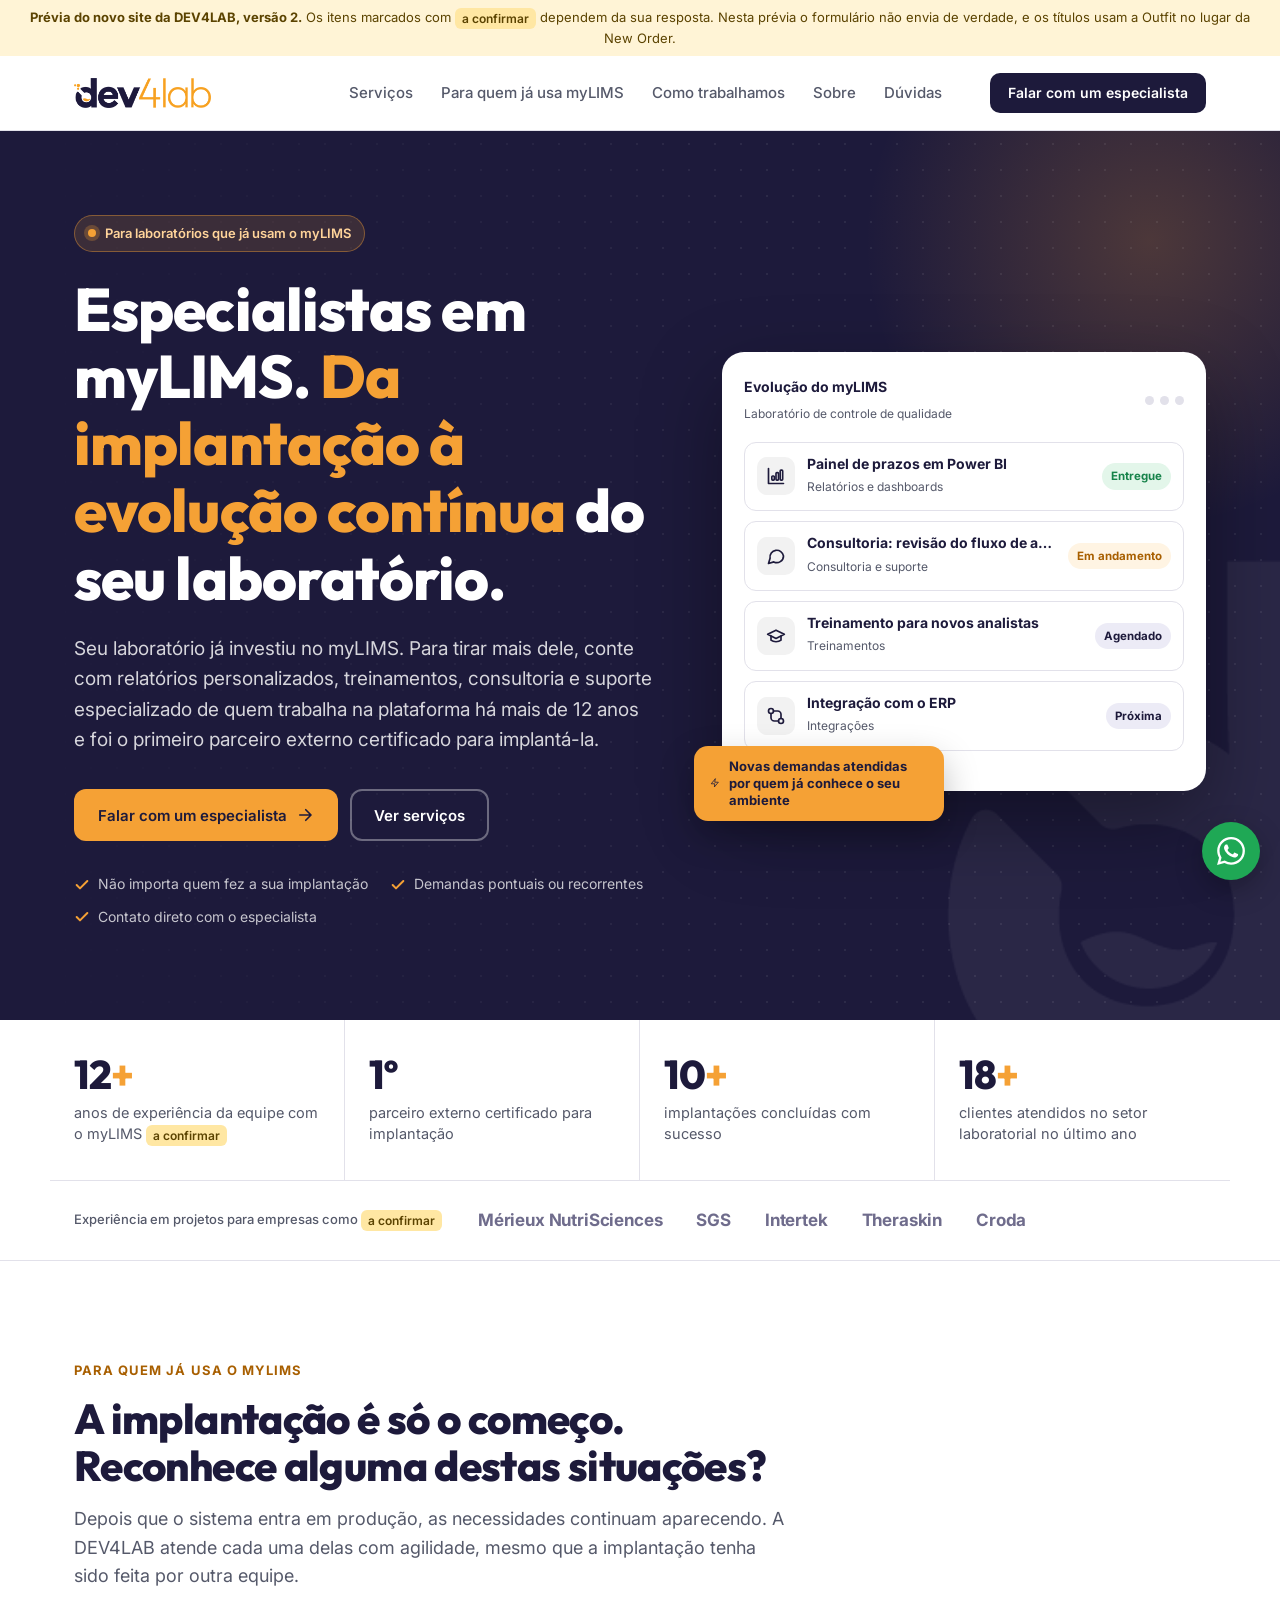
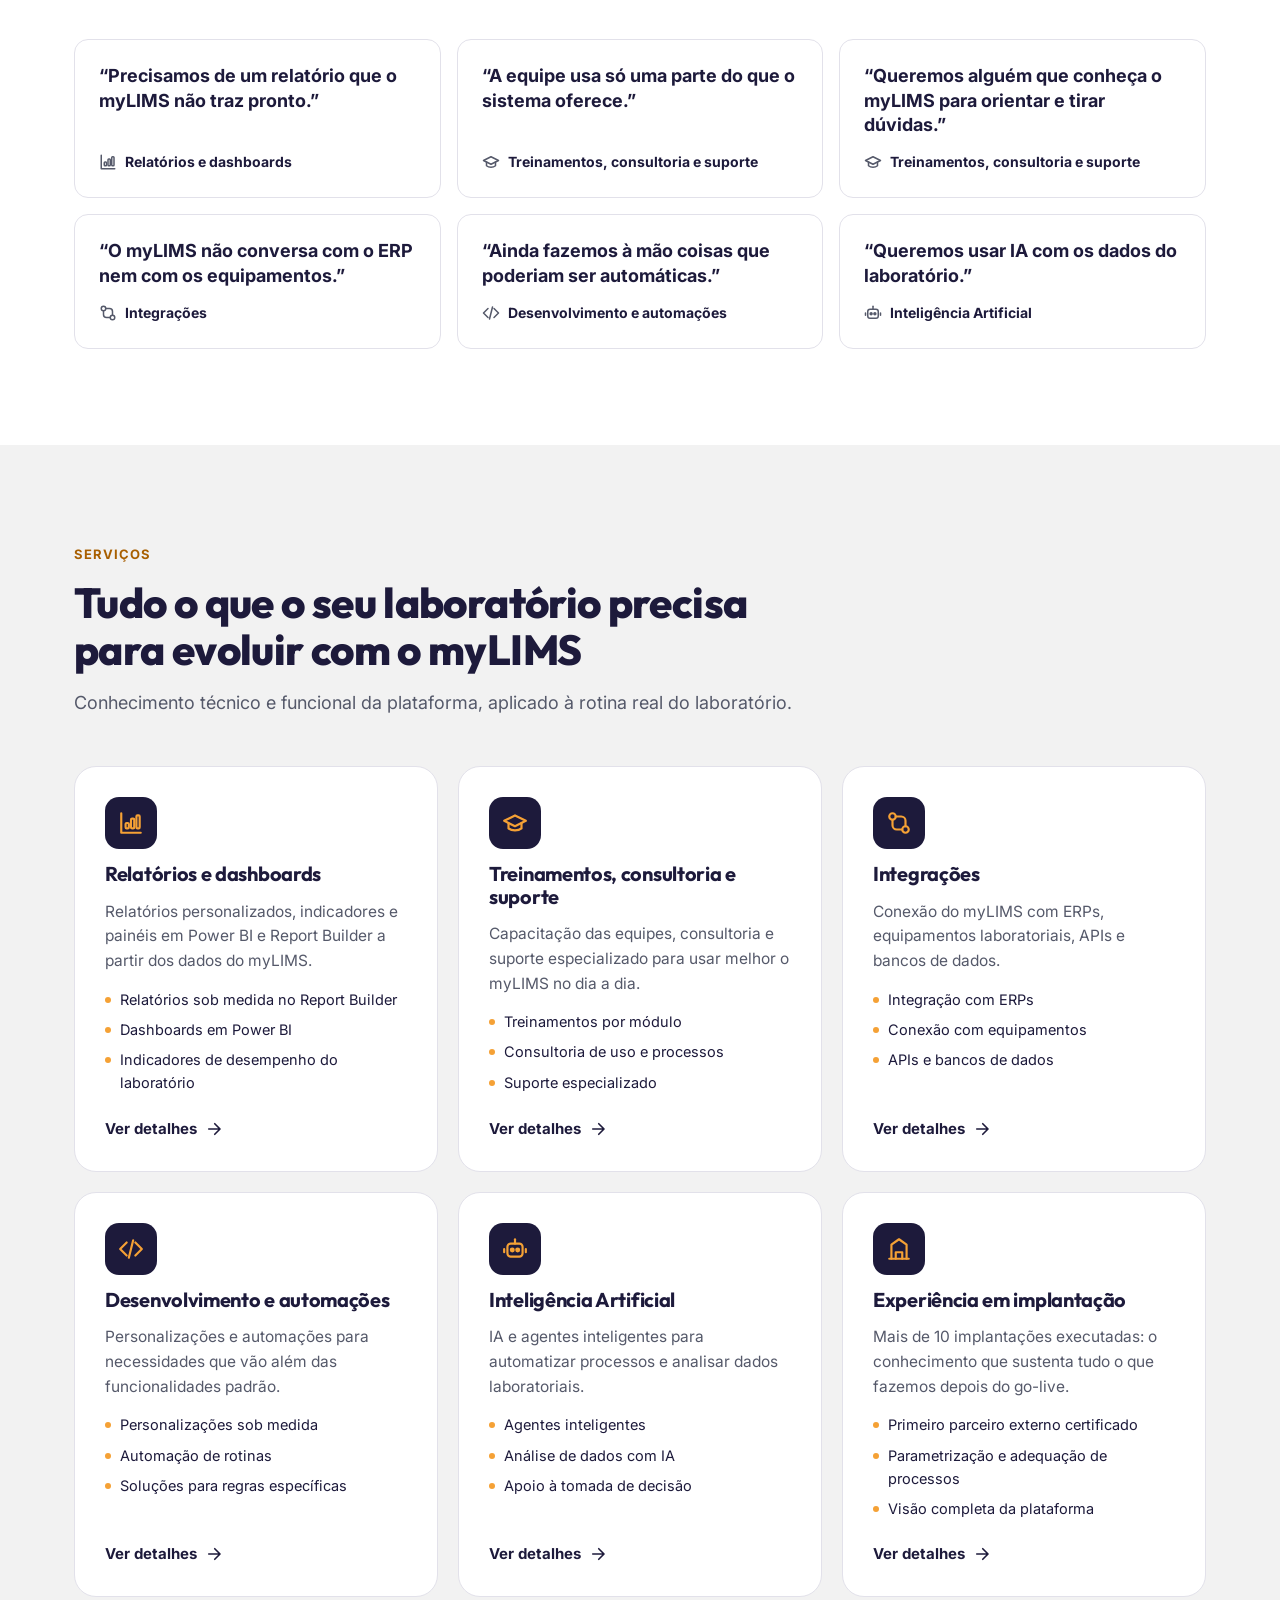
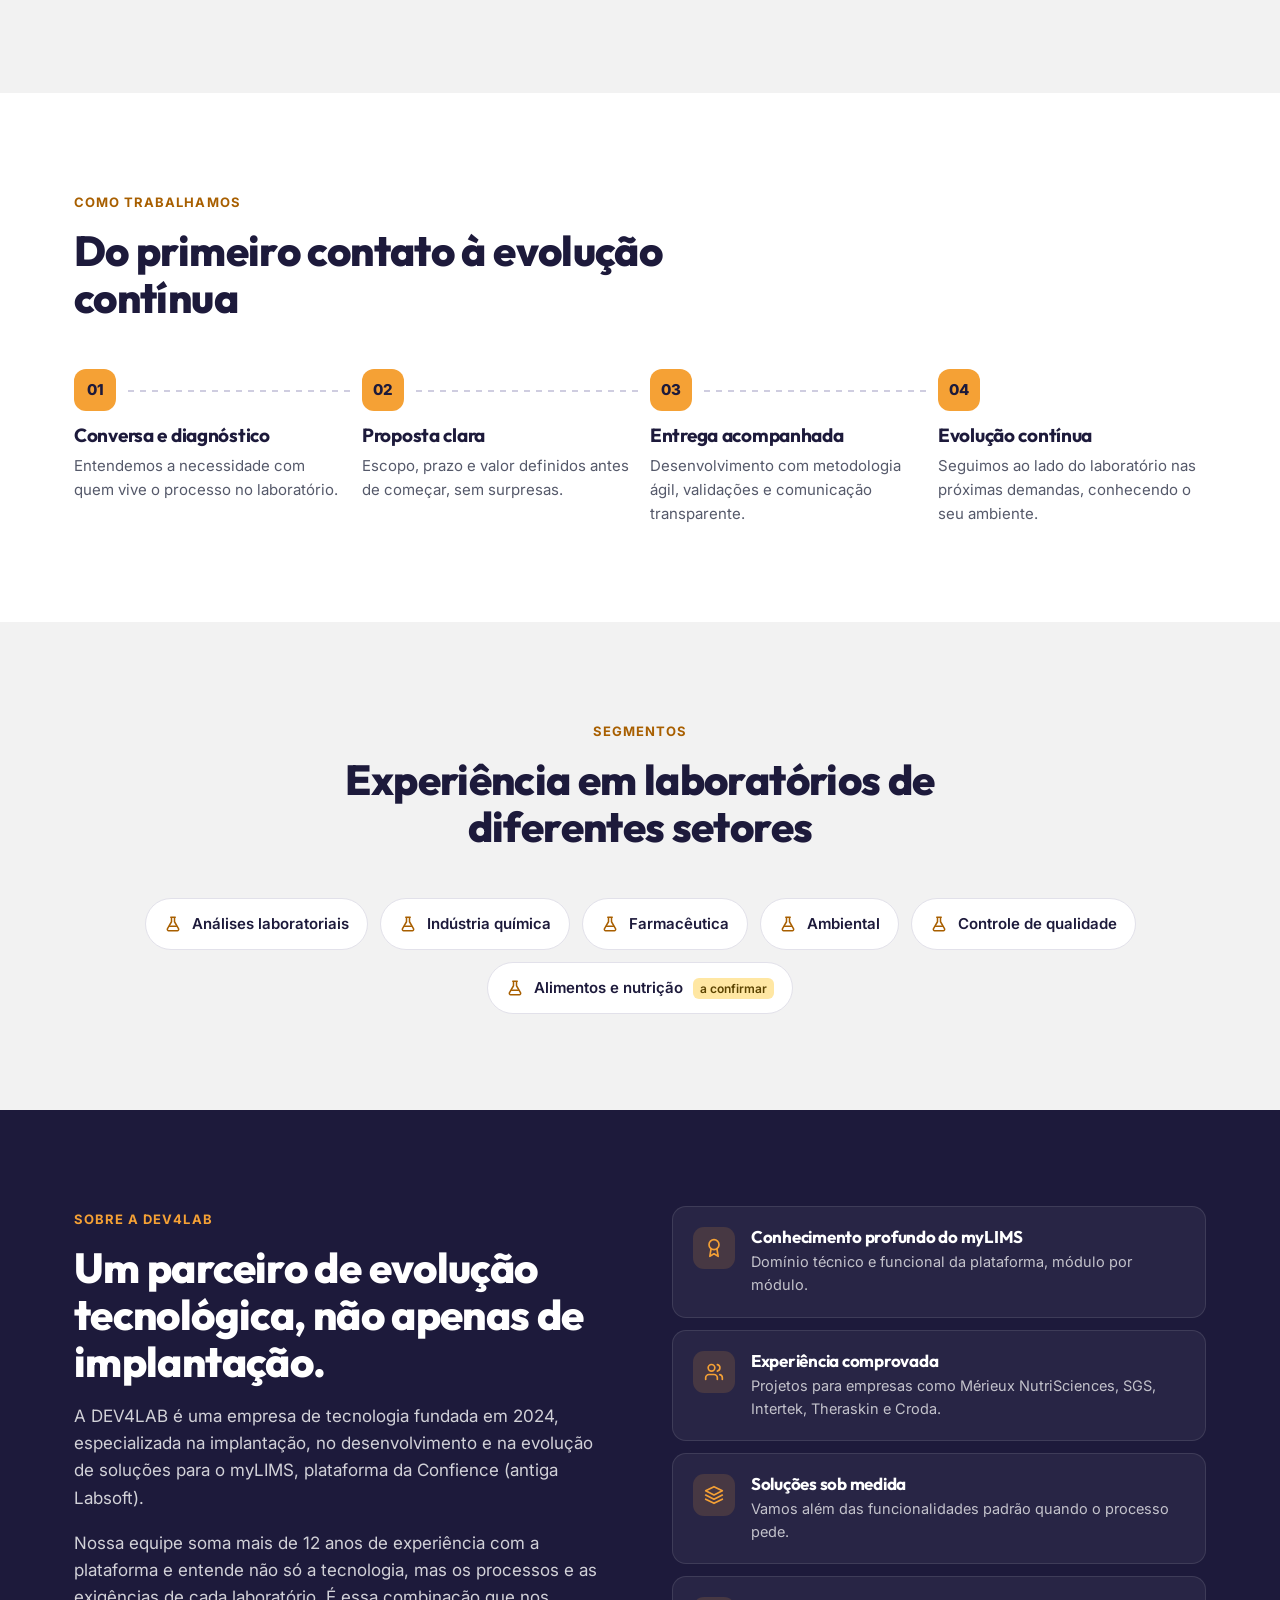
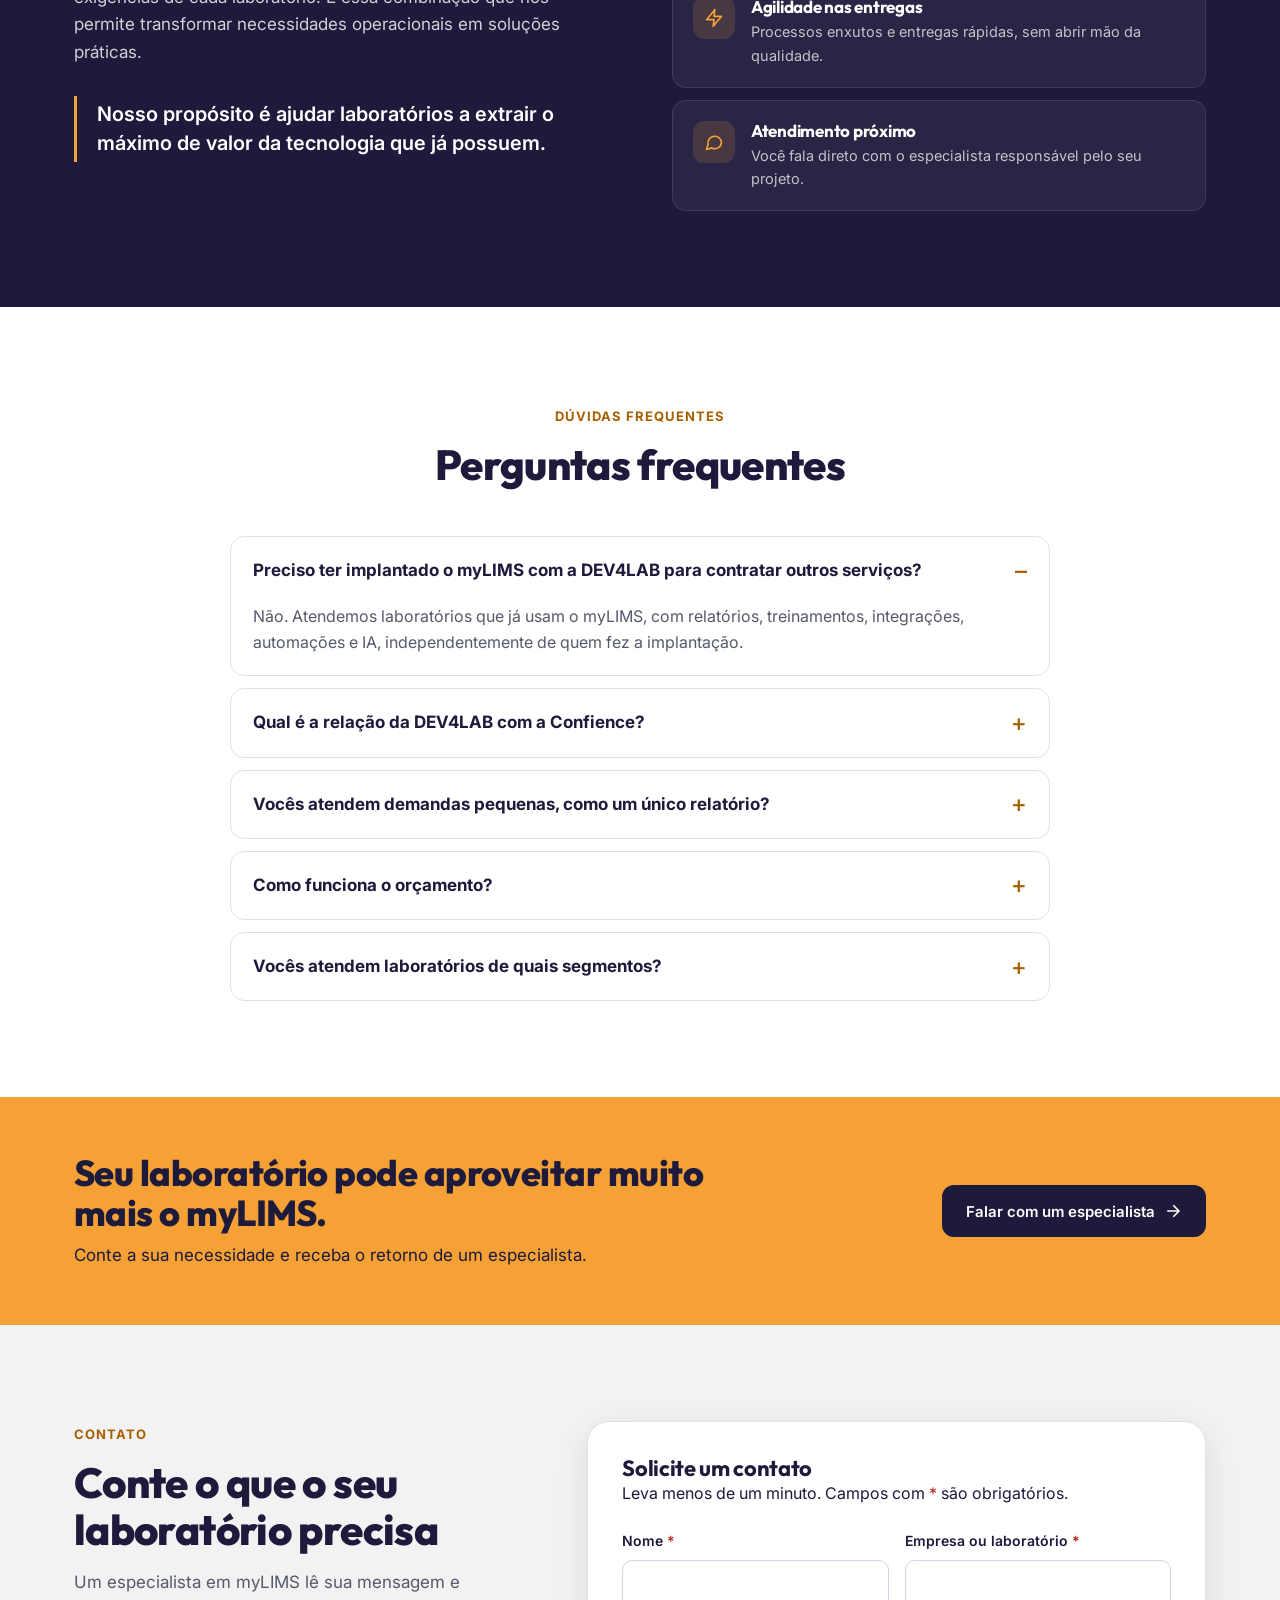
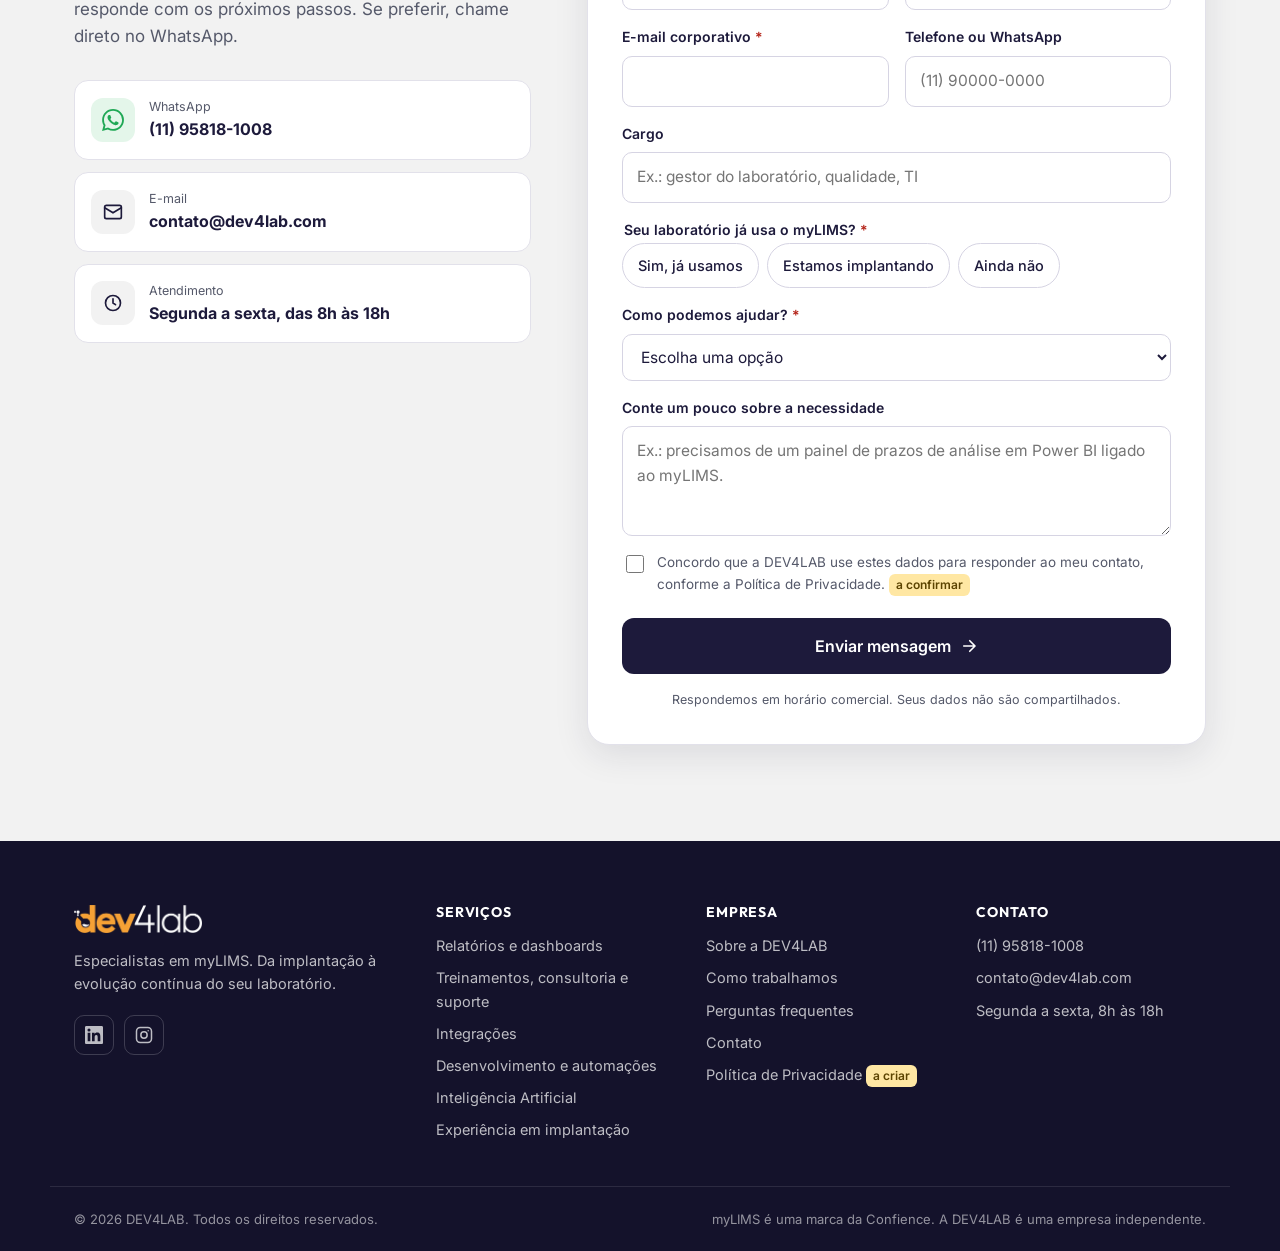
==== commit ef70a991: "Prévia dev4lab v2: 18+ clientes no lugar de 6 frentes; anos a confirmar Co-Authored-By: Claude Opus " ====
--- a/previas/dev4lab/site-v2.html
+++ b/previas/dev4lab/site-v2.html
@@ -585,10 +585,10 @@
 
     '<section class="creds" aria-label="Números da DEV4LAB"><div class="wrap" style="padding:0">' +
       '<div class="creds-grid">' +
-        '<div class="cred"><b>12<span>+</span></b><p>anos de experiência da equipe com o myLIMS</p></div>' +
+        '<div class="cred"><b>12<span>+</span></b><p>anos de experiência da equipe com o myLIMS <span class="pend">a confirmar</span></p></div>' +
         '<div class="cred"><b>1º</b><p>parceiro externo certificado para implantação</p></div>' +
         '<div class="cred"><b>10<span>+</span></b><p>implantações concluídas com sucesso</p></div>' +
-        '<div class="cred"><b>6</b><p>frentes de serviço para evoluir o seu laboratório</p></div>' +
+        '<div class="cred"><b>18<span>+</span></b><p>clientes atendidos no setor laboratorial no último ano</p></div>' +
       '</div>' +
       '<div class="clientes"><small>Experiência em projetos para empresas como <span class="pend">a confirmar</span></small><ul><li>Mérieux NutriSciences</li><li>SGS</li><li>Intertek</li><li>Theraskin</li><li>Croda</li></ul></div>' +
     '</div></section>' +
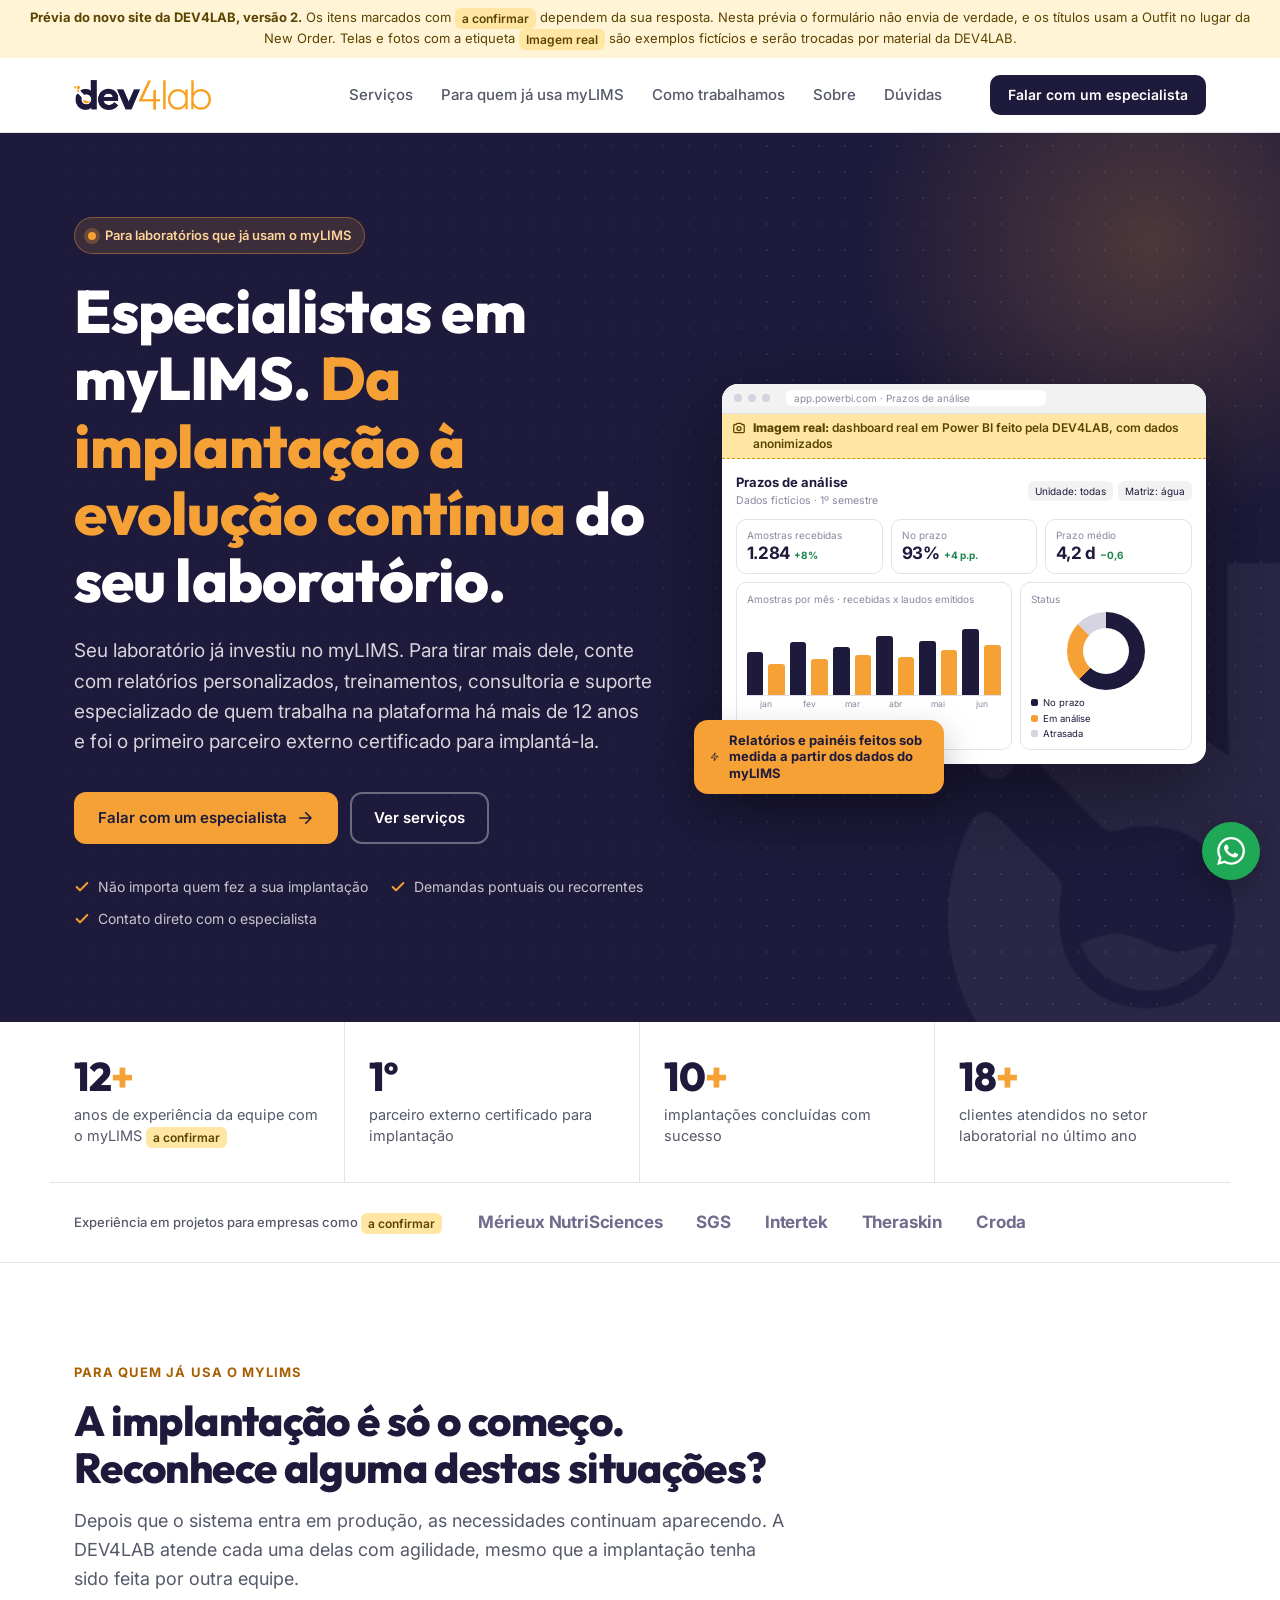
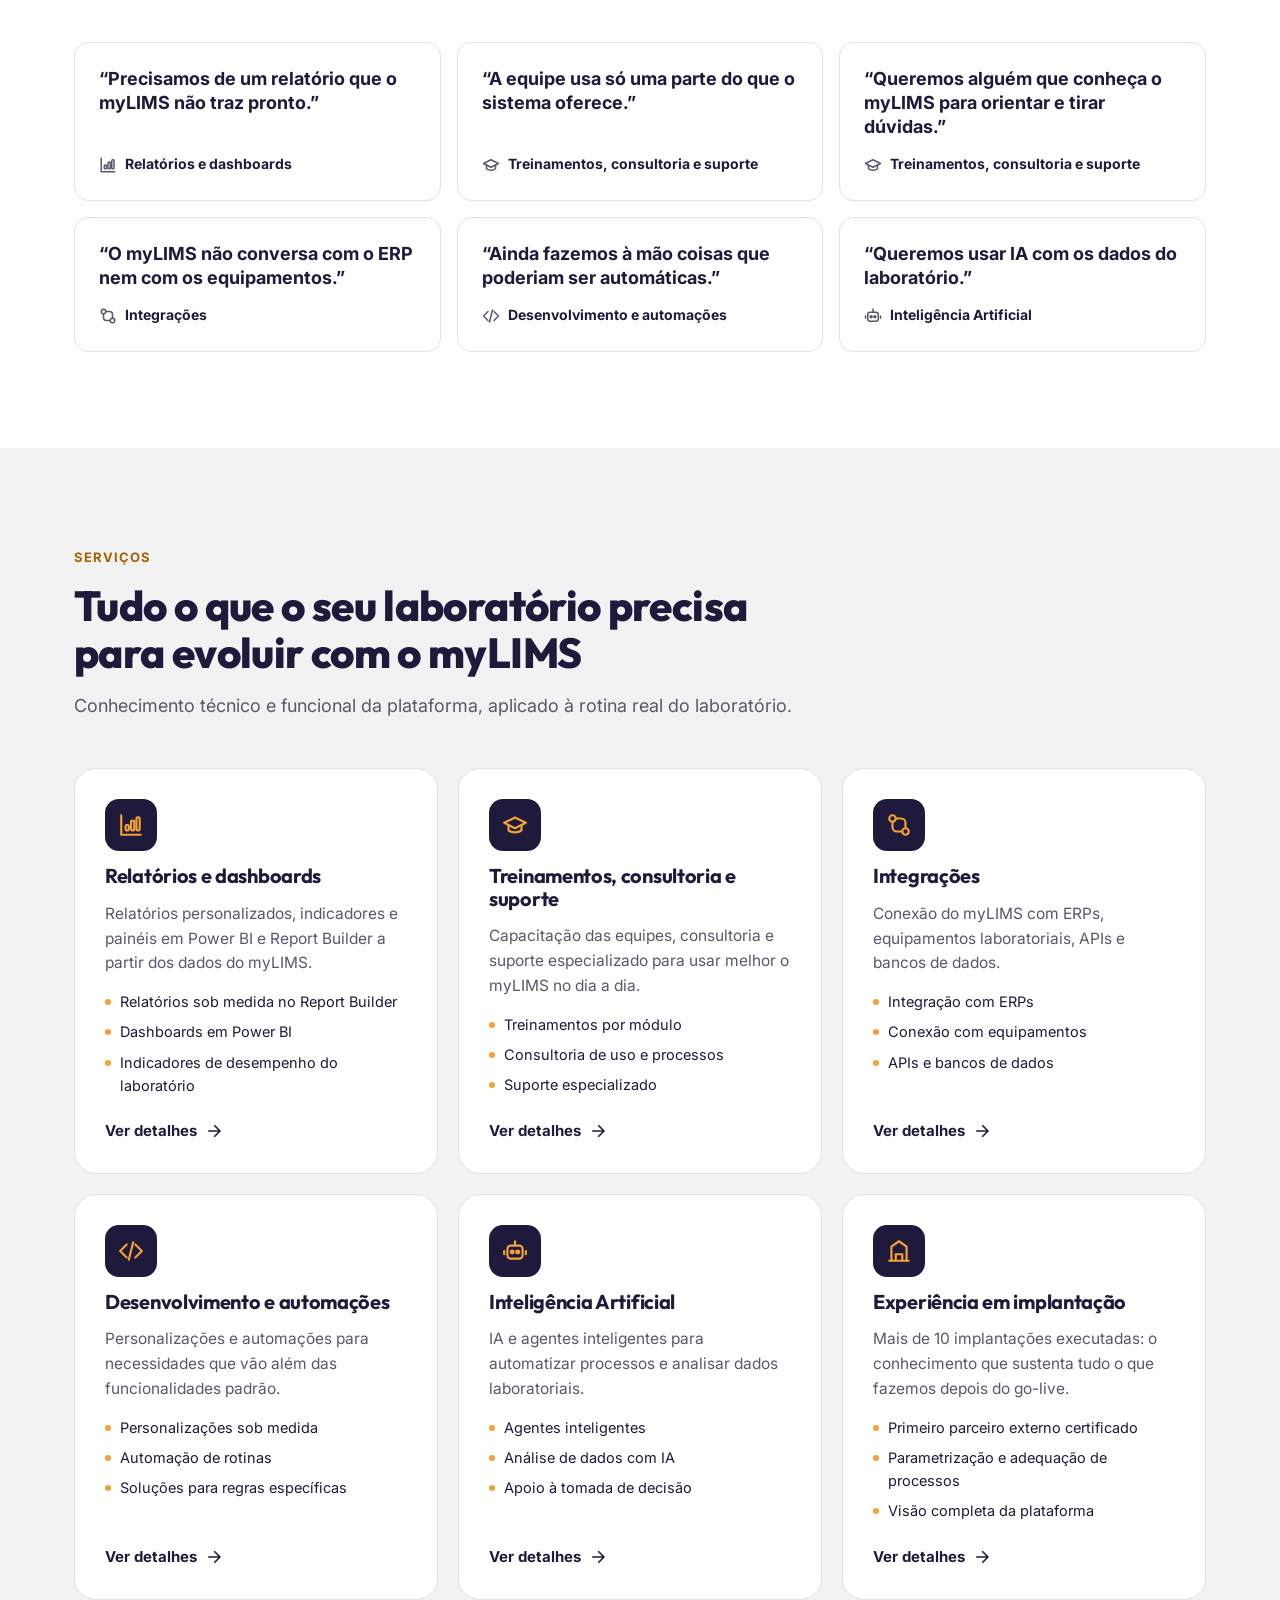
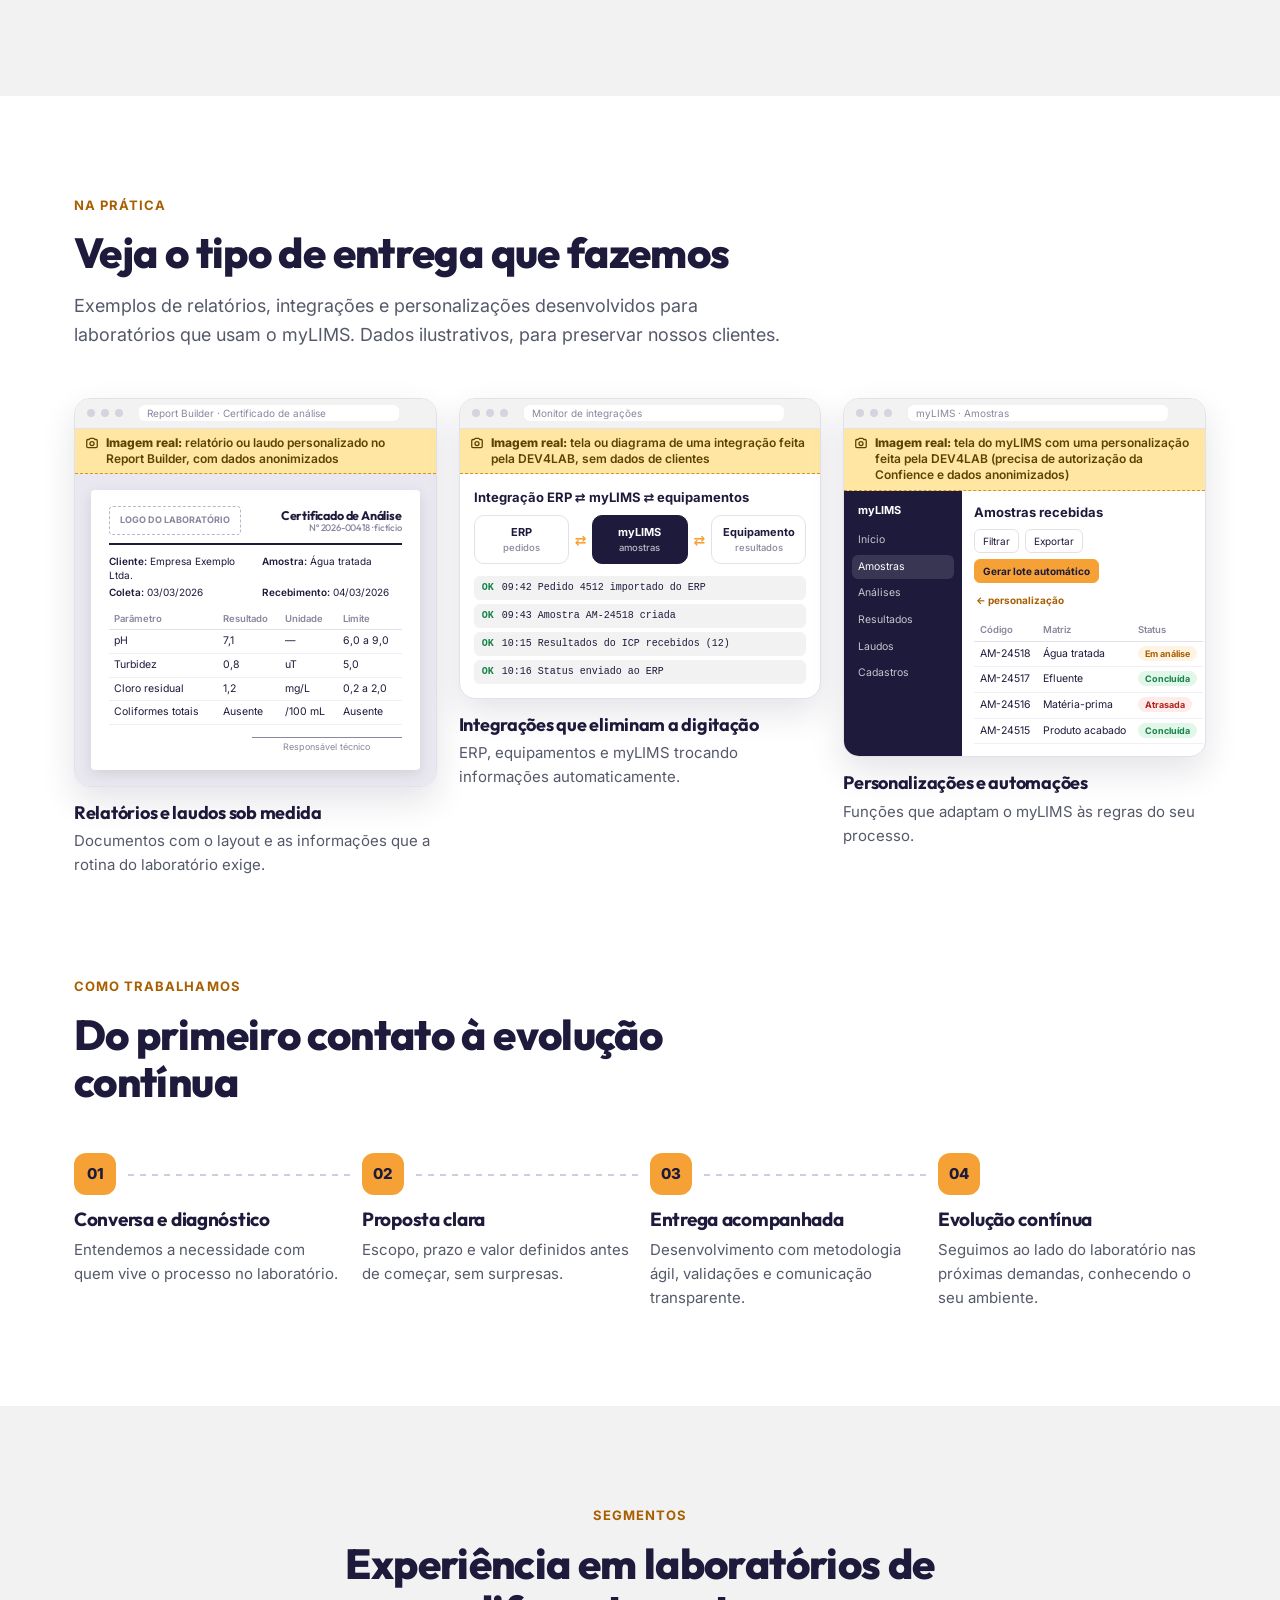
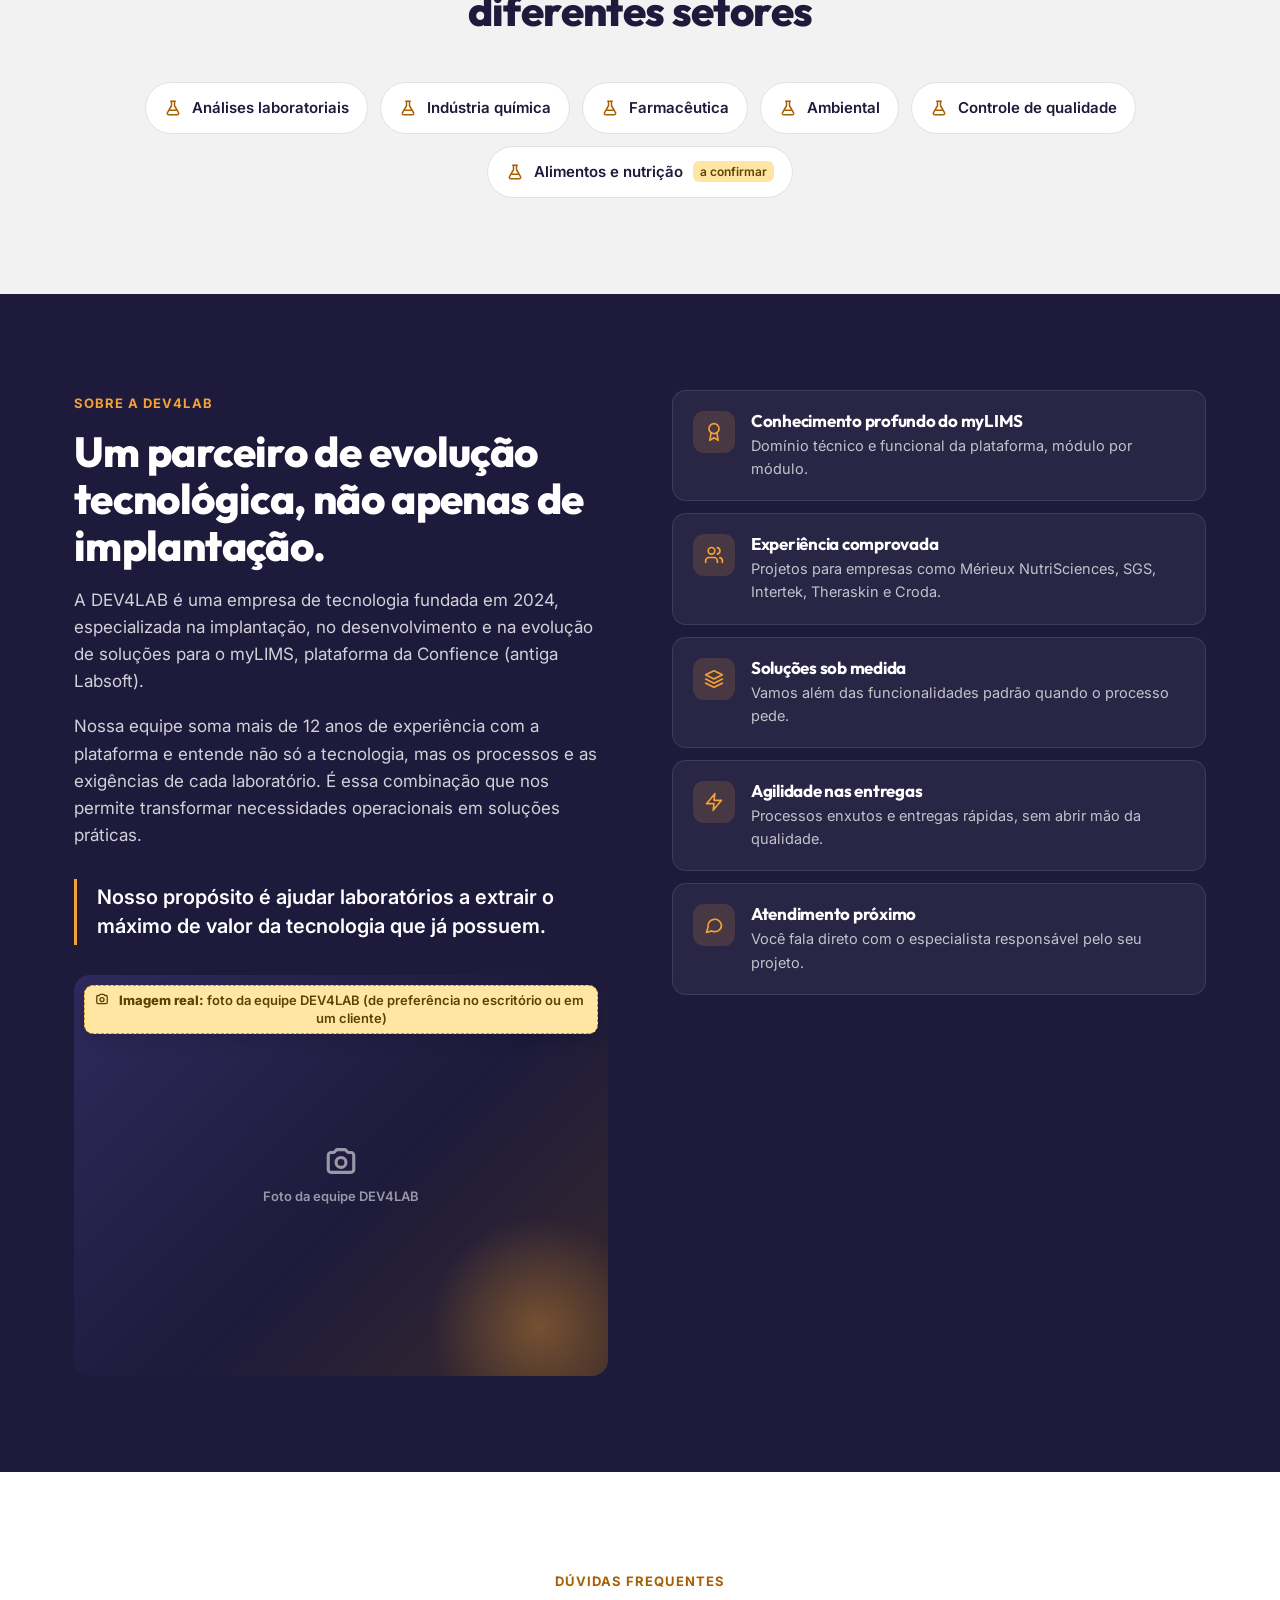
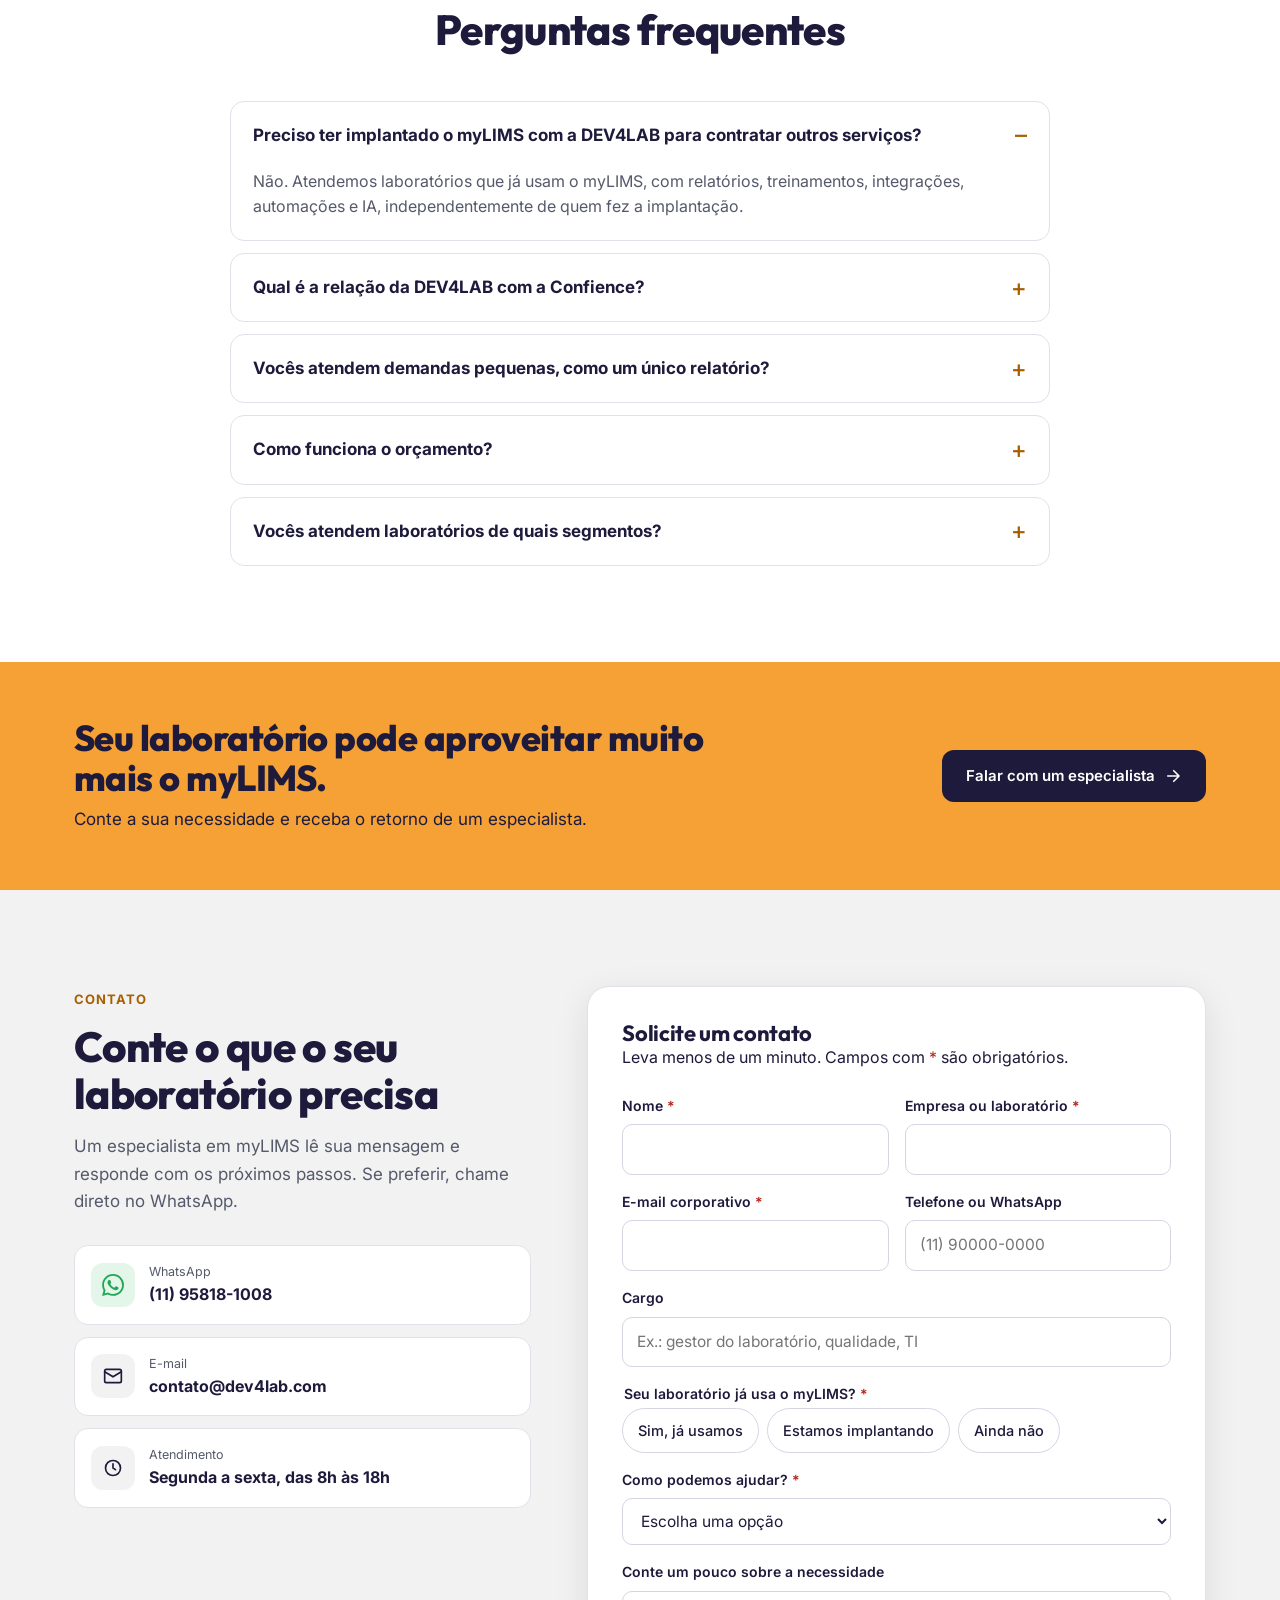
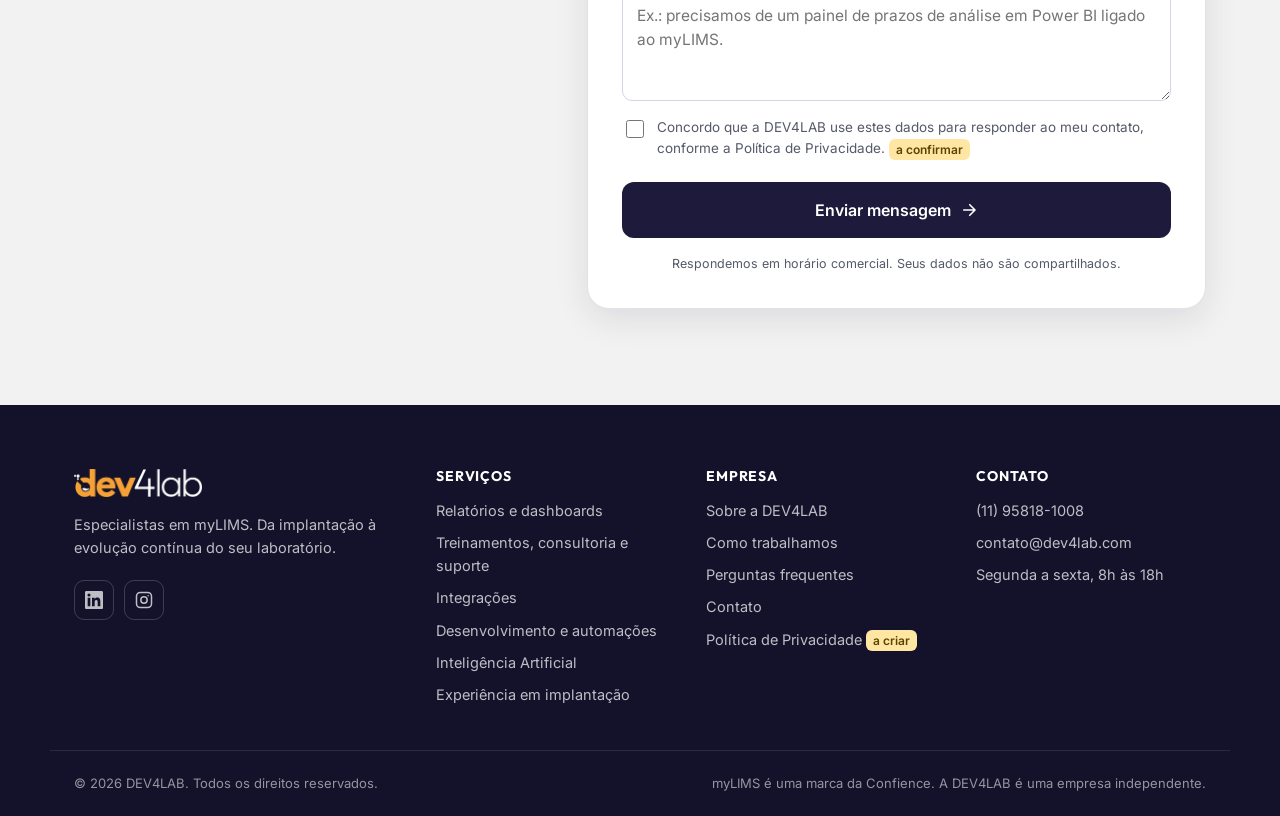
==== commit 9471517e: "Prévia dev4lab v2: espaços para telas e fotos reais (exemplos fictícios com etiqueta) Co-Authored-By" ====
--- a/previas/dev4lab/site-v2.html
+++ b/previas/dev4lab/site-v2.html
@@ -83,23 +83,6 @@
 .hero-ticks span{display:inline-flex;gap:8px;align-items:center}
 .hero-ticks svg{color:var(--orange)}
 
-/* painel ilustrativo do hero */
-.painel{background:#fff;color:var(--navy);border-radius:var(--r-lg);box-shadow:0 30px 80px rgba(0,0,0,.35);padding:22px 22px 40px;position:relative}
-.painel-top{display:flex;align-items:center;justify-content:space-between;margin-bottom:16px}
-.painel-top b{font-size:14px}
-.painel-top small{font-size:12px;color:var(--muted)}
-.dots{display:flex;gap:6px}.dots i{width:9px;height:9px;border-radius:50%;background:var(--line)}
-.dem{display:flex;align-items:center;gap:12px;padding:12px;border:1px solid var(--line);border-radius:12px;margin-top:10px}
-.dem .ic{width:38px;height:38px;border-radius:10px;display:grid;place-items:center;flex:none;background:var(--soft);color:var(--navy)}
-.dem div{flex:1;min-width:0}
-.dem strong{display:block;font-size:14px;line-height:1.3;white-space:nowrap;overflow:hidden;text-overflow:ellipsis}
-.dem small{font-size:12px;color:var(--muted)}
-.tag{font-size:11.5px;font-weight:700;padding:4px 9px;border-radius:999px;white-space:nowrap}
-.t-ok{background:#E3F6EA;color:var(--ok)}.t-and{background:var(--orange-bg);color:var(--orange-t)}.t-ag{background:#ECEBF6;color:var(--navy)}
-.painel-kpi{display:grid;grid-template-columns:repeat(3,1fr);gap:10px;margin-top:14px}
-.painel-kpi div{background:var(--soft);border-radius:12px;padding:12px}
-.painel-kpi b{display:block;font-size:20px;letter-spacing:-.02em}
-.painel-kpi small{font-size:11.5px;color:var(--muted);line-height:1.3;display:block}
 .flutua{position:absolute;left:-28px;bottom:-30px;background:var(--orange);color:var(--navy);border-radius:14px;padding:12px 16px;font-size:13px;font-weight:700;box-shadow:0 14px 34px rgba(0,0,0,.25);display:flex;gap:10px;align-items:center;max-width:250px;line-height:1.3}
 
 /* faixa de credenciais */
@@ -220,6 +203,96 @@
 .sucesso p{color:var(--muted);margin-top:10px}
 .hp{position:absolute;left:-9999px}
 
+
+/* ===== telas de exemplo (substituir por imagens reais) ===== */
+.tela{position:relative;background:#fff;color:var(--navy);border-radius:16px;border:1px solid var(--line);box-shadow:0 24px 60px rgba(29,26,59,.16);overflow:hidden;font-size:12px;line-height:1.4}
+.hero .tela{box-shadow:0 30px 80px rgba(0,0,0,.4);border:0}
+.tela-bar{display:flex;align-items:center;gap:6px;height:30px;padding:0 12px;background:#F2F2F2;border-bottom:1px solid var(--line)}
+.tela-bar i{width:8px;height:8px;border-radius:50%;background:#D5D3DF}
+.tela-bar span{margin-left:10px;flex:1;max-width:260px;height:16px;border-radius:6px;background:#fff;font-size:10px;color:#8A879E;padding:0 8px;line-height:16px;overflow:hidden;white-space:nowrap}
+.tela-c{padding:14px}
+.foto-tag{position:absolute;z-index:3;left:10px;top:40px;display:flex;align-items:flex-start;gap:7px;max-width:calc(100% - 20px);background:#FFE7A3;color:#5B4300;border:1.5px dashed #C99A1C;border-radius:9px;padding:6px 10px;font:600 12px/1.35 var(--f);box-shadow:0 6px 16px rgba(0,0,0,.12)}
+.foto-tag svg{flex:none;margin-top:1px}
+.foto-tag b{font-weight:800}
+.tela>.foto-tag{position:static;margin:0;max-width:none;border-radius:0;border-width:0 0 1.5px;box-shadow:none}
+.legenda{font-size:13.5px;color:var(--muted);margin-top:12px}
+/* dashboard */
+.db-top{display:flex;justify-content:space-between;align-items:center;margin-bottom:10px}
+.db-top b{font-size:13px}.db-top small{color:#8A879E;font-size:10.5px}
+.db-filtros{display:flex;gap:5px}.db-filtros span{font-size:10px;background:var(--soft);border-radius:6px;padding:3px 7px}
+.db-kpis{display:grid;grid-template-columns:repeat(3,1fr);gap:8px}
+.db-kpis div{border:1px solid var(--line);border-radius:10px;padding:8px 10px}
+.db-kpis small{display:block;font-size:10px;color:#8A879E}.db-kpis b{font-size:17px;letter-spacing:-.02em}
+.db-kpis em{font-style:normal;font-size:10px;color:var(--ok);font-weight:700;margin-left:4px}
+.db-graf{display:grid;grid-template-columns:1.6fr 1fr;gap:8px;margin-top:8px}
+.db-card{border:1px solid var(--line);border-radius:10px;padding:9px 10px}
+.db-card small{font-size:10px;color:#8A879E;display:block;margin-bottom:6px}
+.barras{display:flex;align-items:flex-end;gap:5px;height:84px;border-bottom:1px solid var(--line)}
+.barras i{flex:1;background:var(--navy);border-radius:3px 3px 0 0}
+.barras i.l{background:var(--orange)}
+.meses{display:flex;gap:5px;margin-top:3px}.meses span{flex:1;text-align:center;font-size:8.5px;color:#8A879E}
+.rosca{width:78px;height:78px;border-radius:50%;margin:2px auto 6px;background:conic-gradient(var(--navy) 0 62%,var(--orange) 0 87%,#D5D3DF 0);display:grid;place-items:center}
+.rosca::after{content:'';width:46px;height:46px;border-radius:50%;background:#fff}
+.leg{display:grid;gap:2px;font-size:9.5px}.leg span{display:flex;gap:5px;align-items:center}.leg i{width:7px;height:7px;border-radius:2px;background:var(--navy)}
+.tab{width:100%;border-collapse:collapse;font-size:10.5px;margin-top:8px}
+.tab th{text-align:left;font-weight:600;color:#8A879E;font-size:9.5px;padding:4px 6px;border-bottom:1px solid var(--line)}
+.tab td{padding:5px 6px;border-bottom:1px solid #F0EFF5;white-space:nowrap}
+.chip{font-size:9px;font-weight:700;border-radius:999px;padding:2px 7px}
+.c-ok{background:#E3F6EA;color:var(--ok)}.c-at{background:#FDECEC;color:var(--err)}.c-an{background:var(--orange-bg);color:var(--orange-t)}
+/* relatório / laudo */
+.folha{background:#E9E8F0;padding:16px}
+.doc{background:#fff;border-radius:4px;box-shadow:0 4px 14px rgba(0,0,0,.1);padding:16px 18px;font-size:10.5px}
+.doc-cab{display:flex;justify-content:space-between;align-items:center;border-bottom:2px solid var(--navy);padding-bottom:8px}
+.doc-logo{border:1px dashed #B9B6CC;color:#8A879E;font-size:9px;font-weight:700;padding:7px 10px;border-radius:4px}
+.doc h4{font-size:12.5px;text-align:right}.doc h4 small{display:block;font-weight:500;font-size:9.5px;color:#8A879E}
+.doc-campos{display:grid;grid-template-columns:1fr 1fr;gap:3px 14px;margin:9px 0;font-size:10px}
+.doc-campos b{font-weight:600}
+.doc .tab td,.doc .tab th{padding:4px 5px}
+.doc-ass{display:flex;justify-content:flex-end;margin-top:12px}
+.doc-ass span{border-top:1px solid #8A879E;padding-top:3px;font-size:9px;color:#8A879E;width:150px;text-align:center}
+/* tela do LIMS */
+.lims{display:grid;grid-template-columns:118px 1fr;min-height:250px}
+.lims-menu{background:var(--navy);color:rgba(255,255,255,.75);padding:12px 8px;font-size:10.5px;display:grid;align-content:start;gap:2px}
+.lims-menu b{color:#fff;font-size:11px;padding:0 6px 8px}
+.lims-menu span{padding:5px 6px;border-radius:6px}
+.lims-menu span.on{background:rgba(255,255,255,.12);color:#fff}
+.lims-main{padding:12px;min-width:0}
+.lims-acoes{display:flex;gap:6px;flex-wrap:wrap;margin:8px 0 2px}
+.lims-acoes span{font-size:10px;border:1px solid var(--line);border-radius:6px;padding:4px 8px}
+.lims-acoes span.novo{background:var(--orange);border-color:var(--orange);font-weight:700;position:relative}
+.lims-acoes .marcador{border:0;padding:4px 0}
+.marcador{font-size:9px;font-weight:700;color:var(--orange-t);margin-left:2px}
+/* integração */
+.fluxo{display:grid;grid-template-columns:1fr auto 1fr auto 1fr;align-items:center;gap:6px;margin:8px 0 12px}
+.no{border:1.5px solid var(--line);border-radius:10px;padding:9px 6px;text-align:center;font-weight:700;font-size:11px}
+.no small{display:block;font-weight:500;color:#8A879E;font-size:9.5px}
+.no.cen{border-color:var(--navy);background:var(--navy);color:#fff}.no.cen small{color:rgba(255,255,255,.7)}
+.seta-f{color:var(--orange);font-weight:800;font-size:14px}
+.log{display:grid;gap:4px;font-family:ui-monospace,Menlo,Consolas,monospace;font-size:10px}
+.log div{display:flex;gap:8px;background:var(--soft);border-radius:6px;padding:5px 8px;white-space:nowrap;overflow:hidden}
+.log em{font-style:normal;color:var(--ok);font-weight:700}
+/* IA */
+.chat{display:grid;gap:8px;padding:4px 0}
+.msg{max-width:88%;border-radius:12px;padding:8px 11px;font-size:11px}
+.msg.u{justify-self:end;background:var(--navy);color:#fff;border-bottom-right-radius:3px}
+.msg.a{background:var(--soft);border-bottom-left-radius:3px}
+.msg.a b{display:block;margin-bottom:3px}
+.msg.a ul{margin:4px 0 0;padding-left:15px}
+/* foto (pessoas) */
+.foto{position:relative;border-radius:16px;overflow:hidden;aspect-ratio:4/3;background:linear-gradient(135deg,#2E2A5C,#1D1A3B 55%,#3A2A2A);display:grid;place-items:center;color:rgba(255,255,255,.55)}
+.foto>div{text-align:center;font-size:13px;font-weight:600}
+.foto>div svg{margin:0 auto 8px}
+.foto::before{content:'';position:absolute;right:-40px;bottom:-60px;width:220px;height:220px;border-radius:50%;background:radial-gradient(circle,rgba(245,161,53,.35),transparent 70%)}
+.sobre .foto{margin-top:30px}
+.sobre .foto-tag{top:10px}
+.foto .foto-tag{top:10px}
+/* seção de projetos */
+.projs{display:grid;grid-template-columns:repeat(3,1fr);gap:22px}
+.proj h3{font-size:18px;margin-top:16px}
+.proj p{color:var(--muted);font-size:15px;margin-top:6px}
+.proj .tela{box-shadow:0 14px 34px rgba(29,26,59,.12)}
+.sv-img{margin-top:30px}
+
 /* páginas de serviço */
 .migalha{font-size:14px;color:rgba(255,255,255,.7);display:flex;gap:8px;flex-wrap:wrap;margin-bottom:22px}
 .migalha a{color:rgba(255,255,255,.85);text-decoration:none}
@@ -273,8 +346,9 @@
   nav.menu,.topo .btn{display:none}
   .hamb{display:inline-flex}
   .hero-in,.sv-hero .hero-in{grid-template-columns:minmax(0,1fr);gap:56px;padding:60px 24px 76px}
-  .painel{max-width:520px}
   .necess,.servs,.relac{grid-template-columns:1fr 1fr}
+  .projs{grid-template-columns:1fr 1fr}
+  .hero .tela{max-width:560px}
   .passos{grid-template-columns:1fr 1fr;row-gap:36px}
   .passo:nth-child(2)::after{display:none}
   .sobre-grid,.cont-grid,.duas{grid-template-columns:minmax(0,1fr);gap:40px}
@@ -291,12 +365,12 @@
   section.bl{padding:68px 0}
   .hero-in,.sv-hero .hero-in{padding:48px 16px 64px}
   .acoes .btn{width:100%}
-  .flutua{left:12px;right:12px;bottom:-22px;max-width:none}
-  .dem strong{white-space:normal}
+  .flutua{position:static;margin-top:12px;max-width:none}
   .hero h1{font-size:clamp(31px,8.4vw,40px)}
-  .painel{padding:16px}
-  .painel-kpi b{font-size:17px}
-  .necess,.servs,.relac,.passos{grid-template-columns:1fr}
+  .necess,.servs,.relac,.passos,.projs{grid-template-columns:1fr}
+  .lims{grid-template-columns:1fr}.lims-menu{display:none}
+  .db-graf{grid-template-columns:1fr 1fr}
+  .tela{font-size:11px}
   .passo::after{display:none}
   .creds-grid{grid-template-columns:1fr 1fr}
   .cred{padding:24px 16px}
@@ -316,7 +390,7 @@
 </head>
 <body>
 
-<div class="previa"><b>Prévia do novo site da DEV4LAB, versão 2.</b> Os itens marcados com <span class="pend">a confirmar</span> dependem da sua resposta. Nesta prévia o formulário não envia de verdade, e os títulos usam a Outfit no lugar da New Order.</div>
+<div class="previa"><b>Prévia do novo site da DEV4LAB, versão 2.</b> Os itens marcados com <span class="pend">a confirmar</span> dependem da sua resposta. Nesta prévia o formulário não envia de verdade, e os títulos usam a Outfit no lugar da New Order. Telas e fotos com a etiqueta <span class="pend">Imagem real</span> são exemplos fictícios e serão trocadas por material da DEV4LAB.</div>
 
 <header class="topo">
   <div class="wrap topo-in">
@@ -536,6 +610,62 @@
   ];
   var porSlug = {}; S.forEach(function (s) { porSlug[s.slug] = s; });
 
+  /* ---------- telas de exemplo (fictícias) ---------- */
+  var CAM = '<svg width="14" height="14" viewBox="0 0 24 24" fill="none" stroke="currentColor" stroke-width="2.2" stroke-linecap="round" stroke-linejoin="round" aria-hidden="true"><path d="M3 8a2 2 0 0 1 2-2h2l2-2h6l2 2h2a2 2 0 0 1 2 2v10a2 2 0 0 1-2 2H5a2 2 0 0 1-2-2z"/><circle cx="12" cy="13" r="3.5"/></svg>';
+  function etq(t) { return '<div class="foto-tag">' + CAM + '<span><b>Imagem real:</b> ' + t + '</span></div>'; }
+  function tela(url, corpo, pedido, extra) { return '<div class="tela' + (extra ? ' ' + extra : '') + '" role="img" aria-label="Exemplo fictício: ' + esc(pedido) + '"><div class="tela-bar"><i></i><i></i><i></i><span>' + url + '</span></div>' + etq(pedido) + corpo + '</div>'; }
+  function mDashboard(pedido) {
+    var b = [52, 64, 58, 71, 66, 80], l = [38, 44, 49, 46, 55, 61], meses = ['jan', 'fev', 'mar', 'abr', 'mai', 'jun'];
+    return tela('app.powerbi.com · Prazos de análise', '<div class="tela-c">' +
+      '<div class="db-top"><div><b>Prazos de análise</b><br><small>Dados fictícios · 1º semestre</small></div><div class="db-filtros"><span>Unidade: todas</span><span>Matriz: água</span></div></div>' +
+      '<div class="db-kpis"><div><small>Amostras recebidas</small><b>1.284</b><em>+8%</em></div><div><small>No prazo</small><b>93%</b><em>+4 p.p.</em></div><div><small>Prazo médio</small><b>4,2 d</b><em>−0,6</em></div></div>' +
+      '<div class="db-graf"><div class="db-card"><small>Amostras por mês · recebidas x laudos emitidos</small><div class="barras">' +
+        b.map(function (v, i) { return '<i style="height:' + v + '%"></i><i class="l" style="height:' + l[i] + '%"></i>'; }).join('') +
+      '</div><div class="meses">' + meses.map(function (m) { return '<span>' + m + '</span>'; }).join('') + '</div></div>' +
+      '<div class="db-card"><small>Status</small><div class="rosca"></div><div class="leg"><span><i></i>No prazo</span><span><i style="background:var(--orange)"></i>Em análise</span><span><i style="background:#D5D3DF"></i>Atrasada</span></div></div></div>' +
+      '</div>', pedido || 'dashboard em Power BI feito pela DEV4LAB, com dados anonimizados');
+  }
+  function mLaudo(pedido) {
+    return tela('Report Builder · Certificado de análise', '<div class="folha"><div class="doc">' +
+      '<div class="doc-cab"><span class="doc-logo">LOGO DO LABORATÓRIO</span><h4>Certificado de Análise<small>Nº 2026-00418 · fictício</small></h4></div>' +
+      '<div class="doc-campos"><span><b>Cliente:</b> Empresa Exemplo Ltda.</span><span><b>Amostra:</b> Água tratada</span><span><b>Coleta:</b> 03/03/2026</span><span><b>Recebimento:</b> 04/03/2026</span></div>' +
+      '<table class="tab"><thead><tr><th>Parâmetro</th><th>Resultado</th><th>Unidade</th><th>Limite</th></tr></thead><tbody>' +
+      '<tr><td>pH</td><td>7,1</td><td>—</td><td>6,0 a 9,0</td></tr><tr><td>Turbidez</td><td>0,8</td><td>uT</td><td>5,0</td></tr><tr><td>Cloro residual</td><td>1,2</td><td>mg/L</td><td>0,2 a 2,0</td></tr><tr><td>Coliformes totais</td><td>Ausente</td><td>/100 mL</td><td>Ausente</td></tr></tbody></table>' +
+      '<div class="doc-ass"><span>Responsável técnico</span></div></div></div>', pedido || 'relatório ou laudo personalizado no Report Builder, com dados anonimizados');
+  }
+  function mLims(pedido) {
+    var rows = [['AM-24518', 'Água tratada', 'Em análise', 'c-an'], ['AM-24517', 'Efluente', 'Concluída', 'c-ok'], ['AM-24516', 'Matéria-prima', 'Atrasada', 'c-at'], ['AM-24515', 'Produto acabado', 'Concluída', 'c-ok']];
+    return tela('myLIMS · Amostras', '<div class="lims"><div class="lims-menu"><b>myLIMS</b><span>Início</span><span class="on">Amostras</span><span>Análises</span><span>Resultados</span><span>Laudos</span><span>Cadastros</span></div>' +
+      '<div class="lims-main"><b style="font-size:13px">Amostras recebidas</b><div class="lims-acoes"><span>Filtrar</span><span>Exportar</span><span class="novo">Gerar lote automático</span><span class="marcador">← personalização</span></div>' +
+      '<table class="tab"><thead><tr><th>Código</th><th>Matriz</th><th>Status</th></tr></thead><tbody>' + rows.map(function (r) { return '<tr><td>' + r[0] + '</td><td>' + r[1] + '</td><td><span class="chip ' + r[3] + '">' + r[2] + '</span></td></tr>'; }).join('') + '</tbody></table></div></div>',
+      pedido || 'tela do myLIMS com uma personalização feita pela DEV4LAB (precisa de autorização da Confience e dados anonimizados)');
+  }
+  function mIntegracao(pedido) {
+    return tela('Monitor de integrações', '<div class="tela-c"><b style="font-size:13px">Integração ERP ⇄ myLIMS ⇄ equipamentos</b>' +
+      '<div class="fluxo"><div class="no">ERP<small>pedidos</small></div><span class="seta-f">⇄</span><div class="no cen">myLIMS<small>amostras</small></div><span class="seta-f">⇄</span><div class="no">Equipamento<small>resultados</small></div></div>' +
+      '<div class="log"><div><em>OK</em> 09:42 Pedido 4512 importado do ERP</div><div><em>OK</em> 09:43 Amostra AM-24518 criada</div><div><em>OK</em> 10:15 Resultados do ICP recebidos (12)</div><div><em>OK</em> 10:16 Status enviado ao ERP</div></div></div>',
+      pedido || 'tela ou diagrama de uma integração feita pela DEV4LAB, sem dados de clientes');
+  }
+  function mIA(pedido) {
+    return tela('Assistente do laboratório', '<div class="tela-c"><div class="chat">' +
+      '<div class="msg u">Quais amostras correm risco de atrasar esta semana?</div>' +
+      '<div class="msg a"><b>3 amostras com risco de atraso</b>Analisei os prazos e a fila de cada análise:<ul><li>AM-24516: aguarda reagente (2 dias)</li><li>AM-24521: fila do ICP acima da média</li><li>AM-24523: análise terceirizada sem retorno</li></ul></div>' +
+      '<div class="msg u">Avise os responsáveis.</div><div class="msg a">Pronto: 3 alertas enviados e registrados no myLIMS.</div>' +
+      '</div></div>', pedido || 'tela de um agente de IA ou automação feito pela DEV4LAB');
+  }
+  function mFoto(rotulo, pedido) {
+    return '<div class="foto" role="img" aria-label="Espaço para foto: ' + esc(pedido) + '"><div>' + CAM.replace(/14/g, '34') + rotulo + '</div>' + etq(pedido) + '</div>';
+  }
+  var IMG_SERV = {
+    'relatorios-e-dashboards': function () { return mLaudo(); },
+    'treinamentos-e-consultoria': function () { return mFoto('Foto de um treinamento', 'foto de um treinamento ou consultoria da DEV4LAB com a equipe de um cliente (com autorização das pessoas)'); },
+    'integracoes': function () { return mIntegracao(); },
+    'desenvolvimento-e-automacoes': function () { return mLims(); },
+    'inteligencia-artificial': function () { return mIA(); },
+    'implantacao-mylims': function () { return mLims('tela do myLIMS parametrizada numa implantação (precisa de autorização da Confience e dados anonimizados)'); }
+  };
+
+
   function cardServ(s) {
     return '<a class="serv" href="#/servicos/' + s.slug + '"><span class="ico">' + ic(s.ico, 26) + '</span><h3>' + s.nome + '</h3><p>' + s.curto + '</p><ul>' +
       s.itens.map(function (i) { return '<li>' + i + '</li>'; }).join('') + '</ul><span class="mais">Ver detalhes ' + ic('seta', 18, 2.2) + '</span></a>';
@@ -574,13 +704,9 @@
       '<a class="btn btn-ghost" href="#servicos">Ver serviços</a></div>' +
       '<div class="hero-ticks"><span>' + ic('check', 16, 3) + 'Não importa quem fez a sua implantação</span><span>' + ic('check', 16, 3) + 'Demandas pontuais ou recorrentes</span><span>' + ic('check', 16, 3) + 'Contato direto com o especialista</span></div>' +
     '</div>' +
-    '<div class="painel" aria-hidden="true">' +
-      '<div class="painel-top"><div><b>Evolução do myLIMS</b><br><small>Laboratório de controle de qualidade</small></div><div class="dots"><i></i><i></i><i></i></div></div>' +
-      '<div class="dem"><span class="ic">' + ic('relatorio', 20) + '</span><div><strong>Painel de prazos em Power BI</strong><small>Relatórios e dashboards</small></div><span class="tag t-ok">Entregue</span></div>' +
-      '<div class="dem"><span class="ic">' + ic('chat', 20) + '</span><div><strong>Consultoria: revisão do fluxo de amostras</strong><small>Consultoria e suporte</small></div><span class="tag t-and">Em andamento</span></div>' +
-      '<div class="dem"><span class="ic">' + ic('treino', 20) + '</span><div><strong>Treinamento para novos analistas</strong><small>Treinamentos</small></div><span class="tag t-ag">Agendado</span></div>' +
-      '<div class="dem"><span class="ic">' + ic('integra', 20) + '</span><div><strong>Integração com o ERP</strong><small>Integrações</small></div><span class="tag t-ag">Próxima</span></div>' +
-      '<div class="flutua">' + ic('raio', 20) + '<span>Novas demandas atendidas por quem já conhece o seu ambiente</span></div>' +
+    '<div style="position:relative">' + mDashboard('dashboard real em Power BI feito pela DEV4LAB, com dados anonimizados') +
+      '<div class="flutua">' + ic('raio', 20) + '<span>Relatórios e painéis feitos sob medida a partir dos dados do myLIMS</span></div>' +
+    '</div>' +
     '</div></div></section>' +
 
     '<section class="creds" aria-label="Números da DEV4LAB"><div class="wrap" style="padding:0">' +
@@ -605,7 +731,17 @@
       '<div class="servs">' + S.map(cardServ).join('') + '</div>' +
     '</div></section>' +
 
-    '<section class="bl" id="como-trabalhamos" aria-labelledby="ct-tit"><div class="wrap">' +
+    '<section class="bl" id="projetos" aria-labelledby="pj-tit"><div class="wrap">' +
+      '<div class="cab"><span class="rot">Na prática</span><h2 id="pj-tit">Veja o tipo de entrega que fazemos</h2>' +
+      '<p>Exemplos de relatórios, integrações e personalizações desenvolvidos para laboratórios que usam o myLIMS. Dados ilustrativos, para preservar nossos clientes.</p></div>' +
+      '<div class="projs">' +
+        '<div class="proj">' + mLaudo() + '<h3>Relatórios e laudos sob medida</h3><p>Documentos com o layout e as informações que a rotina do laboratório exige.</p></div>' +
+        '<div class="proj">' + mIntegracao() + '<h3>Integrações que eliminam a digitação</h3><p>ERP, equipamentos e myLIMS trocando informações automaticamente.</p></div>' +
+        '<div class="proj">' + mLims() + '<h3>Personalizações e automações</h3><p>Funções que adaptam o myLIMS às regras do seu processo.</p></div>' +
+      '</div>' +
+    '</div></section>' +
+
+    '<section class="bl" id="como-trabalhamos" aria-labelledby="ct-tit" style="padding-top:0"><div class="wrap">' +
       '<div class="cab"><span class="rot">Como trabalhamos</span><h2 id="ct-tit">Do primeiro contato à evolução contínua</h2></div>' +
       '<div class="passos">' +
         '<div class="passo"><h3>Conversa e diagnóstico</h3><p>Entendemos a necessidade com quem vive o processo no laboratório.</p></div>' +
@@ -625,6 +761,7 @@
       '<p class="txt">A DEV4LAB é uma empresa de tecnologia fundada em 2024, especializada na implantação, no desenvolvimento e na evolução de soluções para o myLIMS, plataforma da Confience (antiga Labsoft).</p>' +
       '<p class="txt">Nossa equipe soma mais de 12 anos de experiência com a plataforma e entende não só a tecnologia, mas os processos e as exigências de cada laboratório. É essa combinação que nos permite transformar necessidades operacionais em soluções práticas.</p>' +
       '<p class="citacao">Nosso propósito é ajudar laboratórios a extrair o máximo de valor da tecnologia que já possuem.</p>' +
+      mFoto('Foto da equipe DEV4LAB', 'foto da equipe DEV4LAB (de preferência no escritório ou em um cliente)') +
     '</div><div class="difs">' +
       [['medalha', 'Conhecimento profundo do myLIMS', 'Domínio técnico e funcional da plataforma, módulo por módulo.'],
        ['pessoas', 'Experiência comprovada', 'Projetos para empresas como Mérieux NutriSciences, SGS, Intertek, Theraskin e Croda.'],
@@ -656,6 +793,7 @@
       '<span class="rot">O que entregamos</span><h2 id="e-tit">' + s.nome + ' com quem conhece o myLIMS a fundo</h2>' +
       '<p style="color:var(--muted);font-size:17px;margin-top:16px">Cada projeto começa entendendo o processo do laboratório. Assim a solução resolve o problema certo e se encaixa na rotina da equipe.</p>' +
       '<div class="para-quem" style="margin-top:26px">' + ['Mais de 12 anos de experiência com a plataforma', 'Proposta com escopo, prazo e valor antes de começar', 'Contato direto com o especialista do projeto'].map(function (t) { return '<div>' + ic('check', 20, 2.6) + '<span>' + t + '</span></div>'; }).join('') + '</div>' +
+      '<div class="sv-img">' + IMG_SERV[s.slug]() + '</div>' +
     '</div><ul class="lista-ent">' + s.ent.map(function (e) { return '<li><span class="ico">' + ic(s.ico, 18) + '</span><div><b>' + e[0] + '</b><small>' + e[1] + '</small></div></li>'; }).join('') + '</ul></div></section>' +
 
     '<section class="bl" aria-labelledby="sf-tit"><div class="wrap"><div class="cab centro"><span class="rot">Dúvidas</span><h2 id="sf-tit">Perguntas sobre ' + s.nome.toLowerCase() + '</h2></div>' + faqHtml(s.faq) + '</div></section>' +
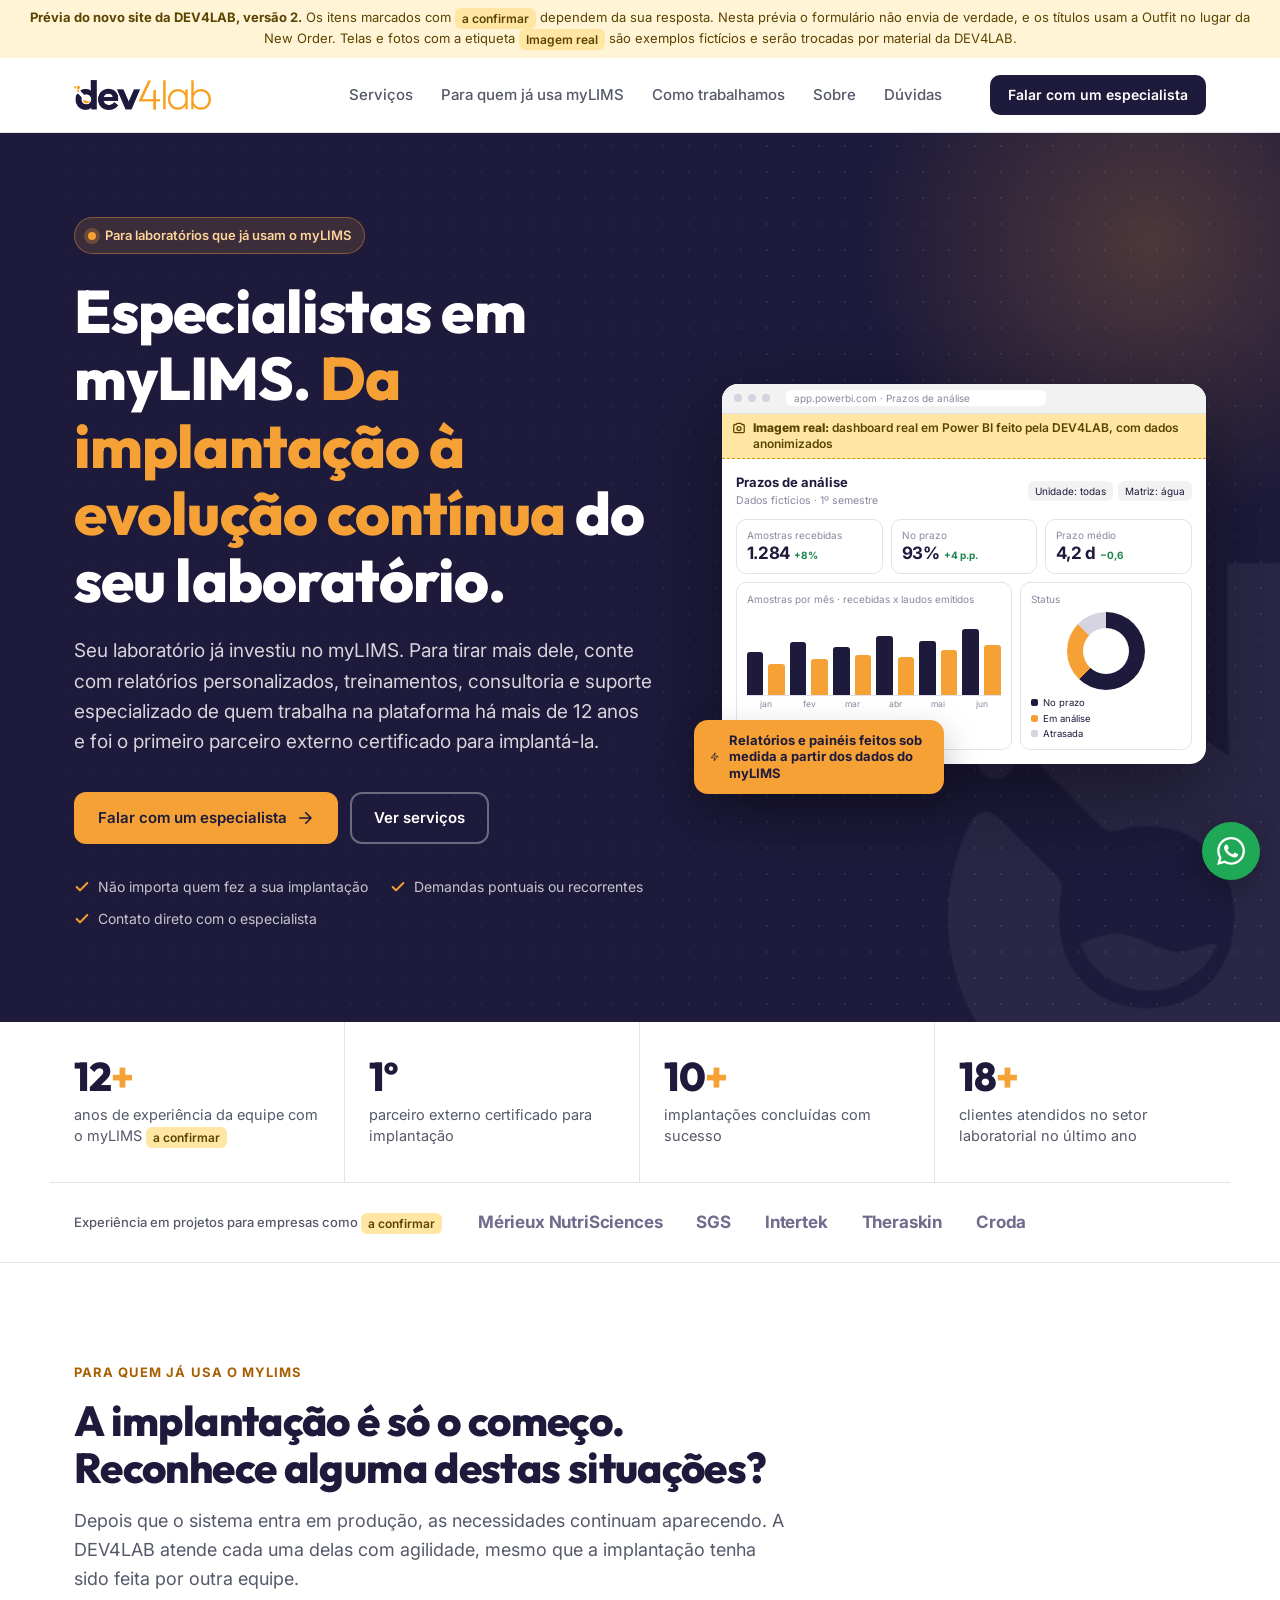
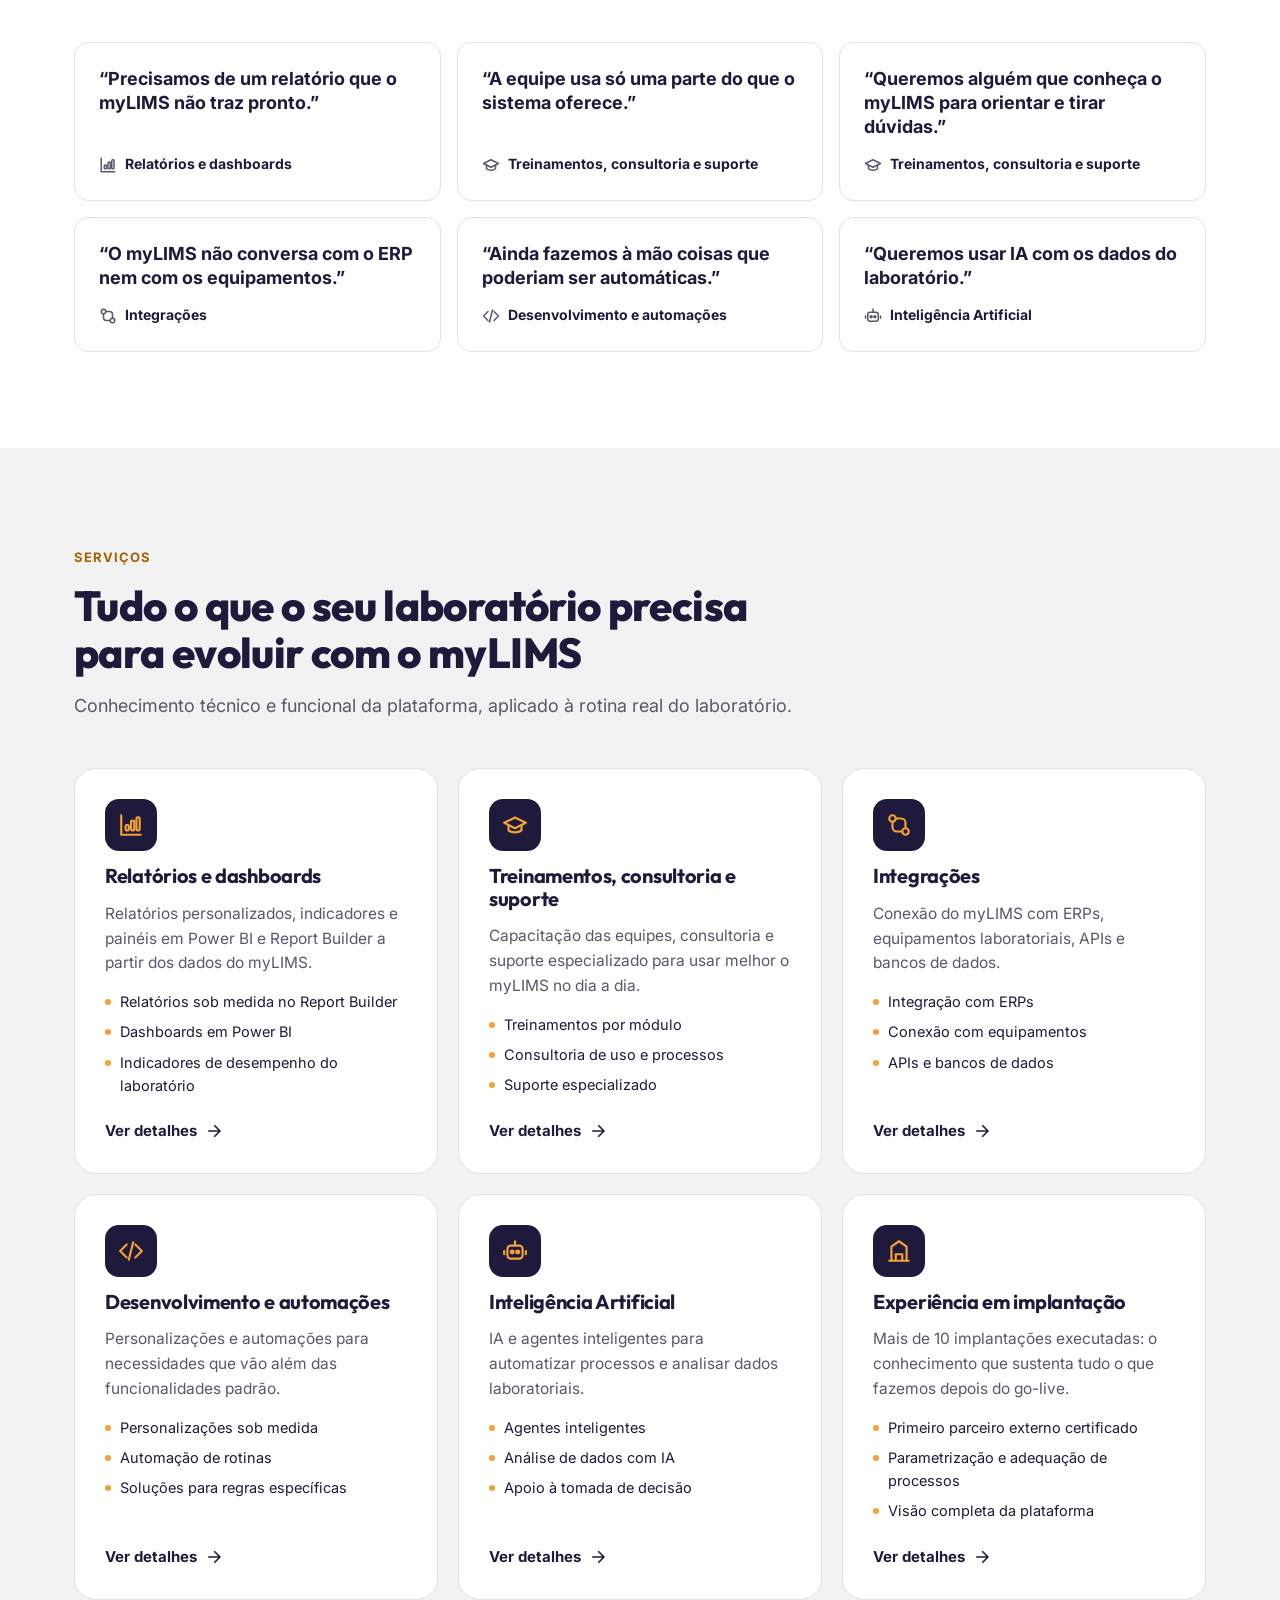
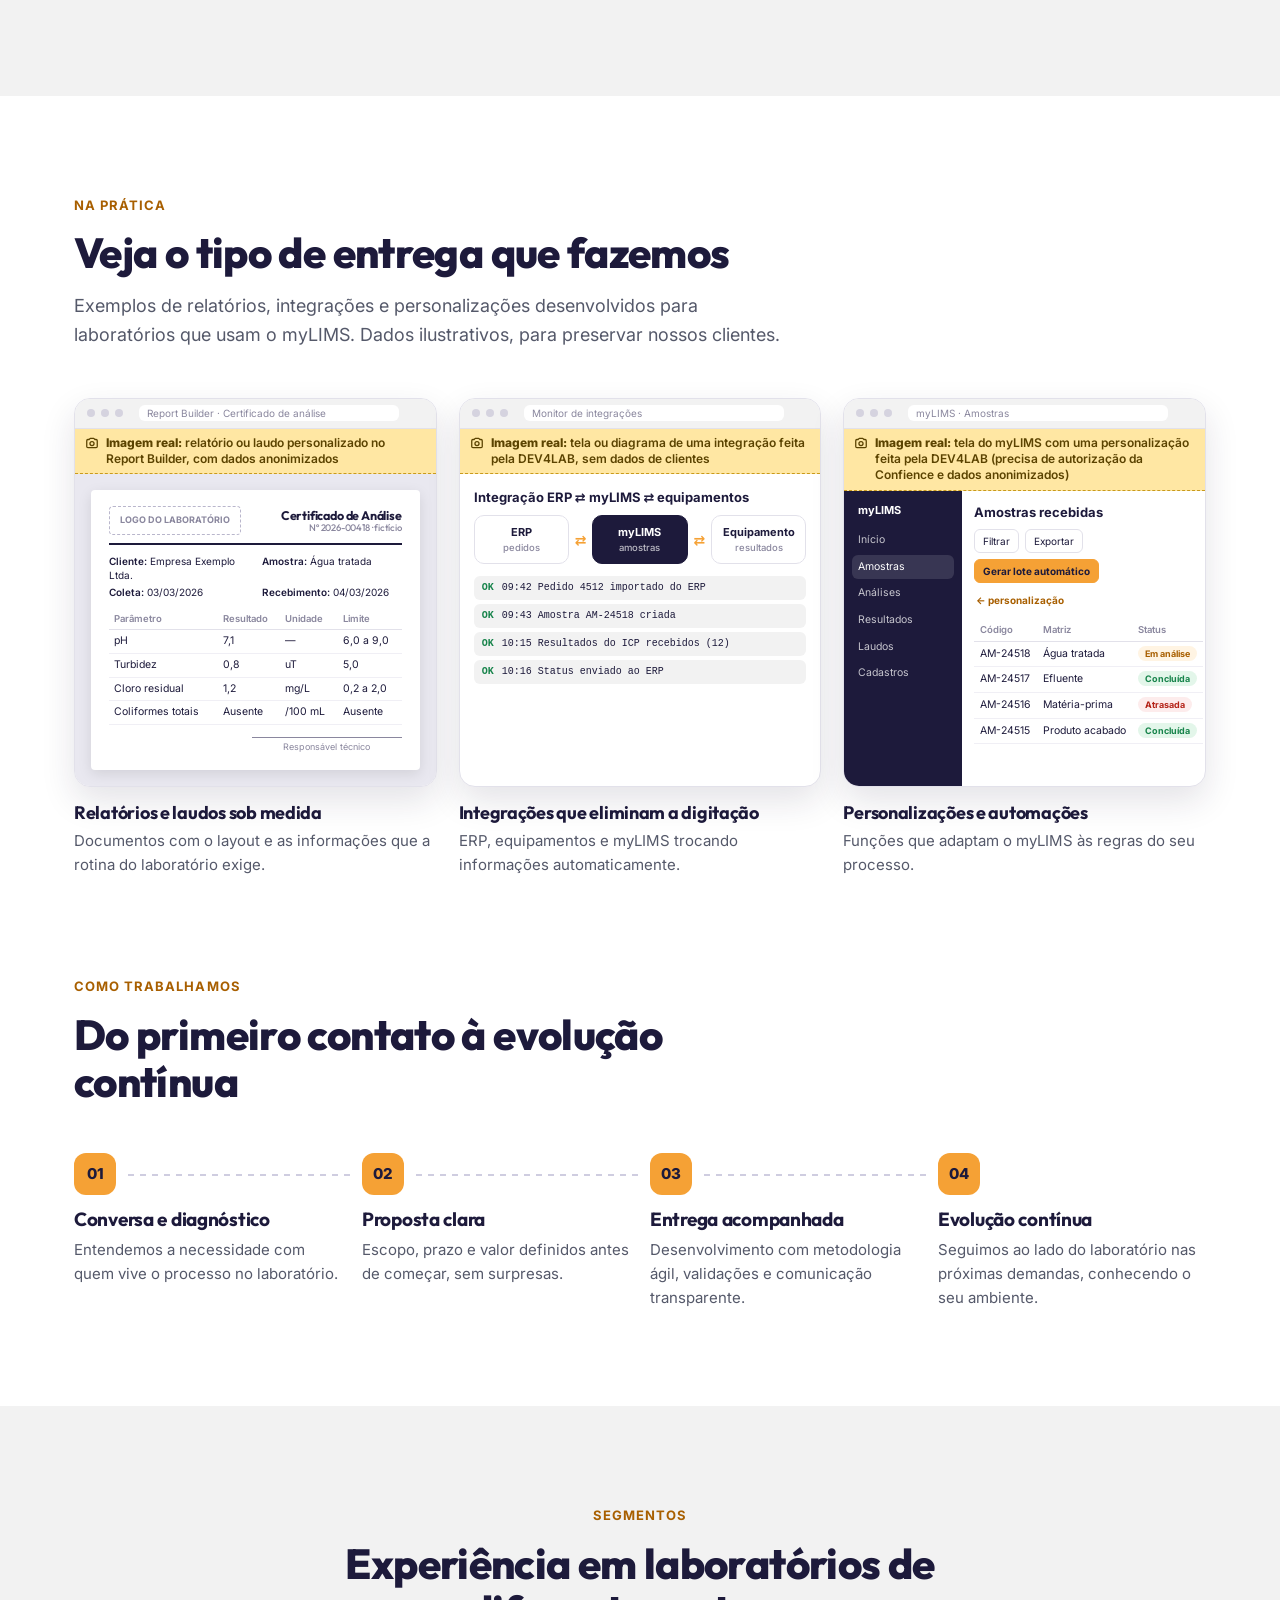
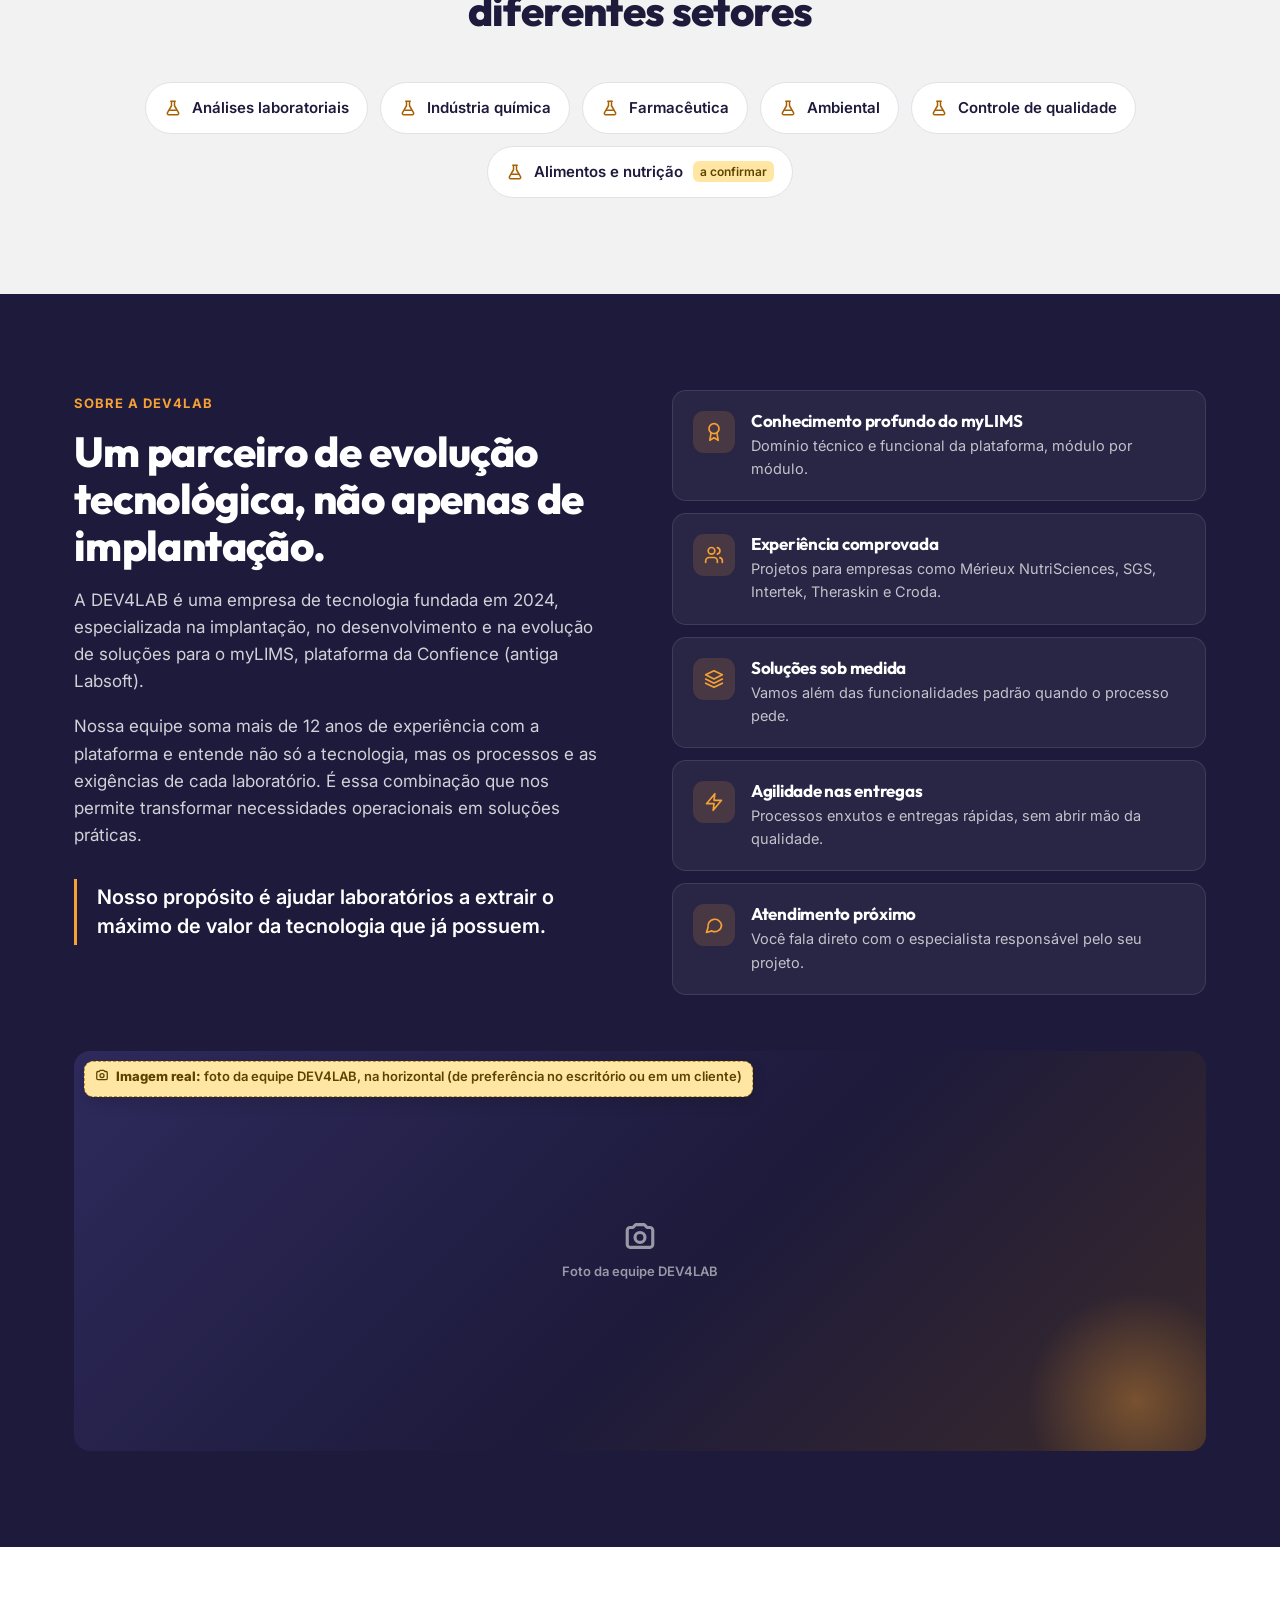
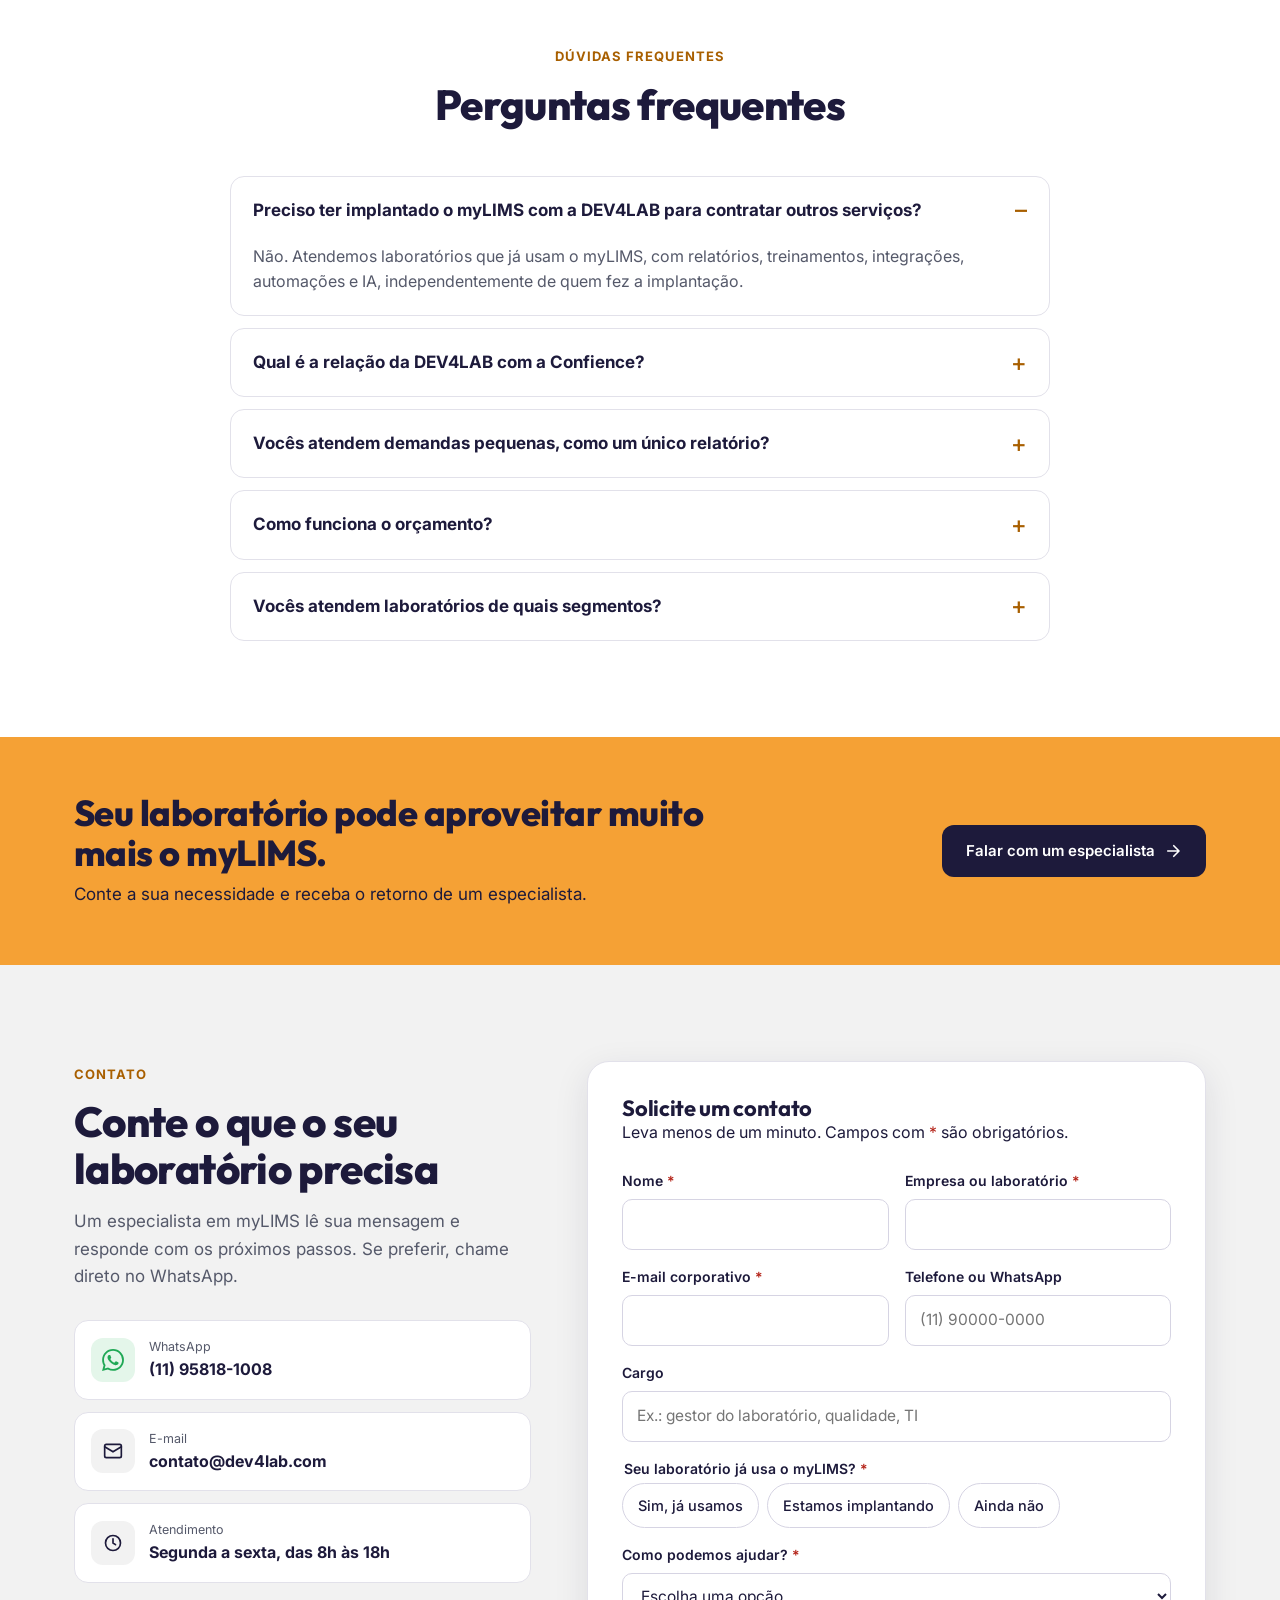
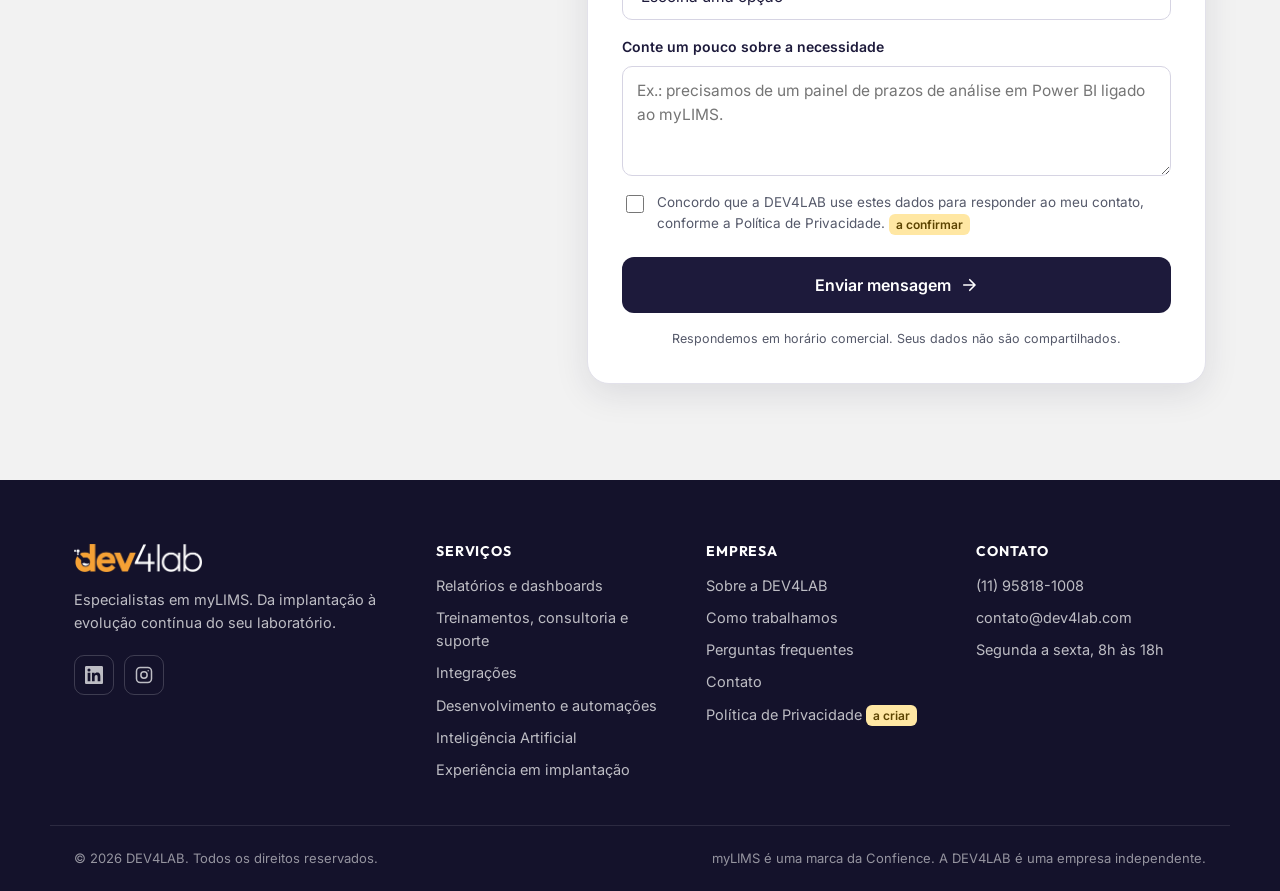
==== commit 4d187a6a: "Prévia dev4lab v2: foto da equipe em faixa larga e entregas com a mesma altura Co-Authored-By: Claud" ====
--- a/previas/dev4lab/site-v2.html
+++ b/previas/dev4lab/site-v2.html
@@ -283,11 +283,15 @@
 .foto>div{text-align:center;font-size:13px;font-weight:600}
 .foto>div svg{margin:0 auto 8px}
 .foto::before{content:'';position:absolute;right:-40px;bottom:-60px;width:220px;height:220px;border-radius:50%;background:radial-gradient(circle,rgba(245,161,53,.35),transparent 70%)}
-.sobre .foto{margin-top:30px}
+.sobre-foto{margin-top:56px}
+.sobre .foto{aspect-ratio:auto;height:clamp(220px,32vw,400px)}
 .sobre .foto-tag{top:10px}
 .foto .foto-tag{top:10px}
 /* seção de projetos */
-.projs{display:grid;grid-template-columns:repeat(3,1fr);gap:22px}
+.projs{display:grid;grid-template-columns:repeat(3,1fr);grid-template-rows:auto auto auto;column-gap:22px;row-gap:0}
+.proj{display:grid;grid-row:span 3;grid-template-rows:subgrid;row-gap:0}
+.proj .tela{display:flex;flex-direction:column}
+.proj .tela>:last-child{flex:1}
 .proj h3{font-size:18px;margin-top:16px}
 .proj p{color:var(--muted);font-size:15px;margin-top:6px}
 .proj .tela{box-shadow:0 14px 34px rgba(29,26,59,.12)}
@@ -347,7 +351,8 @@
   .hamb{display:inline-flex}
   .hero-in,.sv-hero .hero-in{grid-template-columns:minmax(0,1fr);gap:56px;padding:60px 24px 76px}
   .necess,.servs,.relac{grid-template-columns:1fr 1fr}
-  .projs{grid-template-columns:1fr 1fr}
+  .projs{grid-template-columns:1fr 1fr;row-gap:40px}
+  .proj{grid-row:auto;grid-template-rows:auto}
   .hero .tela{max-width:560px}
   .passos{grid-template-columns:1fr 1fr;row-gap:36px}
   .passo:nth-child(2)::after{display:none}
@@ -368,6 +373,10 @@
   .flutua{position:static;margin-top:12px;max-width:none}
   .hero h1{font-size:clamp(31px,8.4vw,40px)}
   .necess,.servs,.relac,.passos,.projs{grid-template-columns:1fr}
+  .projs{row-gap:36px}
+  .sobre .foto{height:280px}
+  .sobre-foto{margin-top:40px}
+  .proj{grid-row:auto;grid-template-rows:auto}
   .lims{grid-template-columns:1fr}.lims-menu{display:none}
   .db-graf{grid-template-columns:1fr 1fr}
   .tela{font-size:11px}
@@ -761,7 +770,6 @@
       '<p class="txt">A DEV4LAB é uma empresa de tecnologia fundada em 2024, especializada na implantação, no desenvolvimento e na evolução de soluções para o myLIMS, plataforma da Confience (antiga Labsoft).</p>' +
       '<p class="txt">Nossa equipe soma mais de 12 anos de experiência com a plataforma e entende não só a tecnologia, mas os processos e as exigências de cada laboratório. É essa combinação que nos permite transformar necessidades operacionais em soluções práticas.</p>' +
       '<p class="citacao">Nosso propósito é ajudar laboratórios a extrair o máximo de valor da tecnologia que já possuem.</p>' +
-      mFoto('Foto da equipe DEV4LAB', 'foto da equipe DEV4LAB (de preferência no escritório ou em um cliente)') +
     '</div><div class="difs">' +
       [['medalha', 'Conhecimento profundo do myLIMS', 'Domínio técnico e funcional da plataforma, módulo por módulo.'],
        ['pessoas', 'Experiência comprovada', 'Projetos para empresas como Mérieux NutriSciences, SGS, Intertek, Theraskin e Croda.'],
@@ -769,7 +777,9 @@
        ['raio', 'Agilidade nas entregas', 'Processos enxutos e entregas rápidas, sem abrir mão da qualidade.'],
        ['chat', 'Atendimento próximo', 'Você fala direto com o especialista responsável pelo seu projeto.']].map(function (d) {
         return '<div class="dif"><span class="ico">' + ic(d[0], 20) + '</span><div><h3>' + d[1] + '</h3><p>' + d[2] + '</p></div></div>'; }).join('') +
-    '</div></div></section>' +
+    '</div></div>' +
+    '<div class="wrap sobre-foto">' + mFoto('Foto da equipe DEV4LAB', 'foto da equipe DEV4LAB, na horizontal (de preferência no escritório ou em um cliente)') + '</div>' +
+    '</section>' +
 
     '<section class="bl" id="perguntas" aria-labelledby="fq-tit"><div class="wrap">' +
       '<div class="cab centro"><span class="rot">Dúvidas frequentes</span><h2 id="fq-tit">Perguntas frequentes</h2></div>' + faqHtml(faq) +
